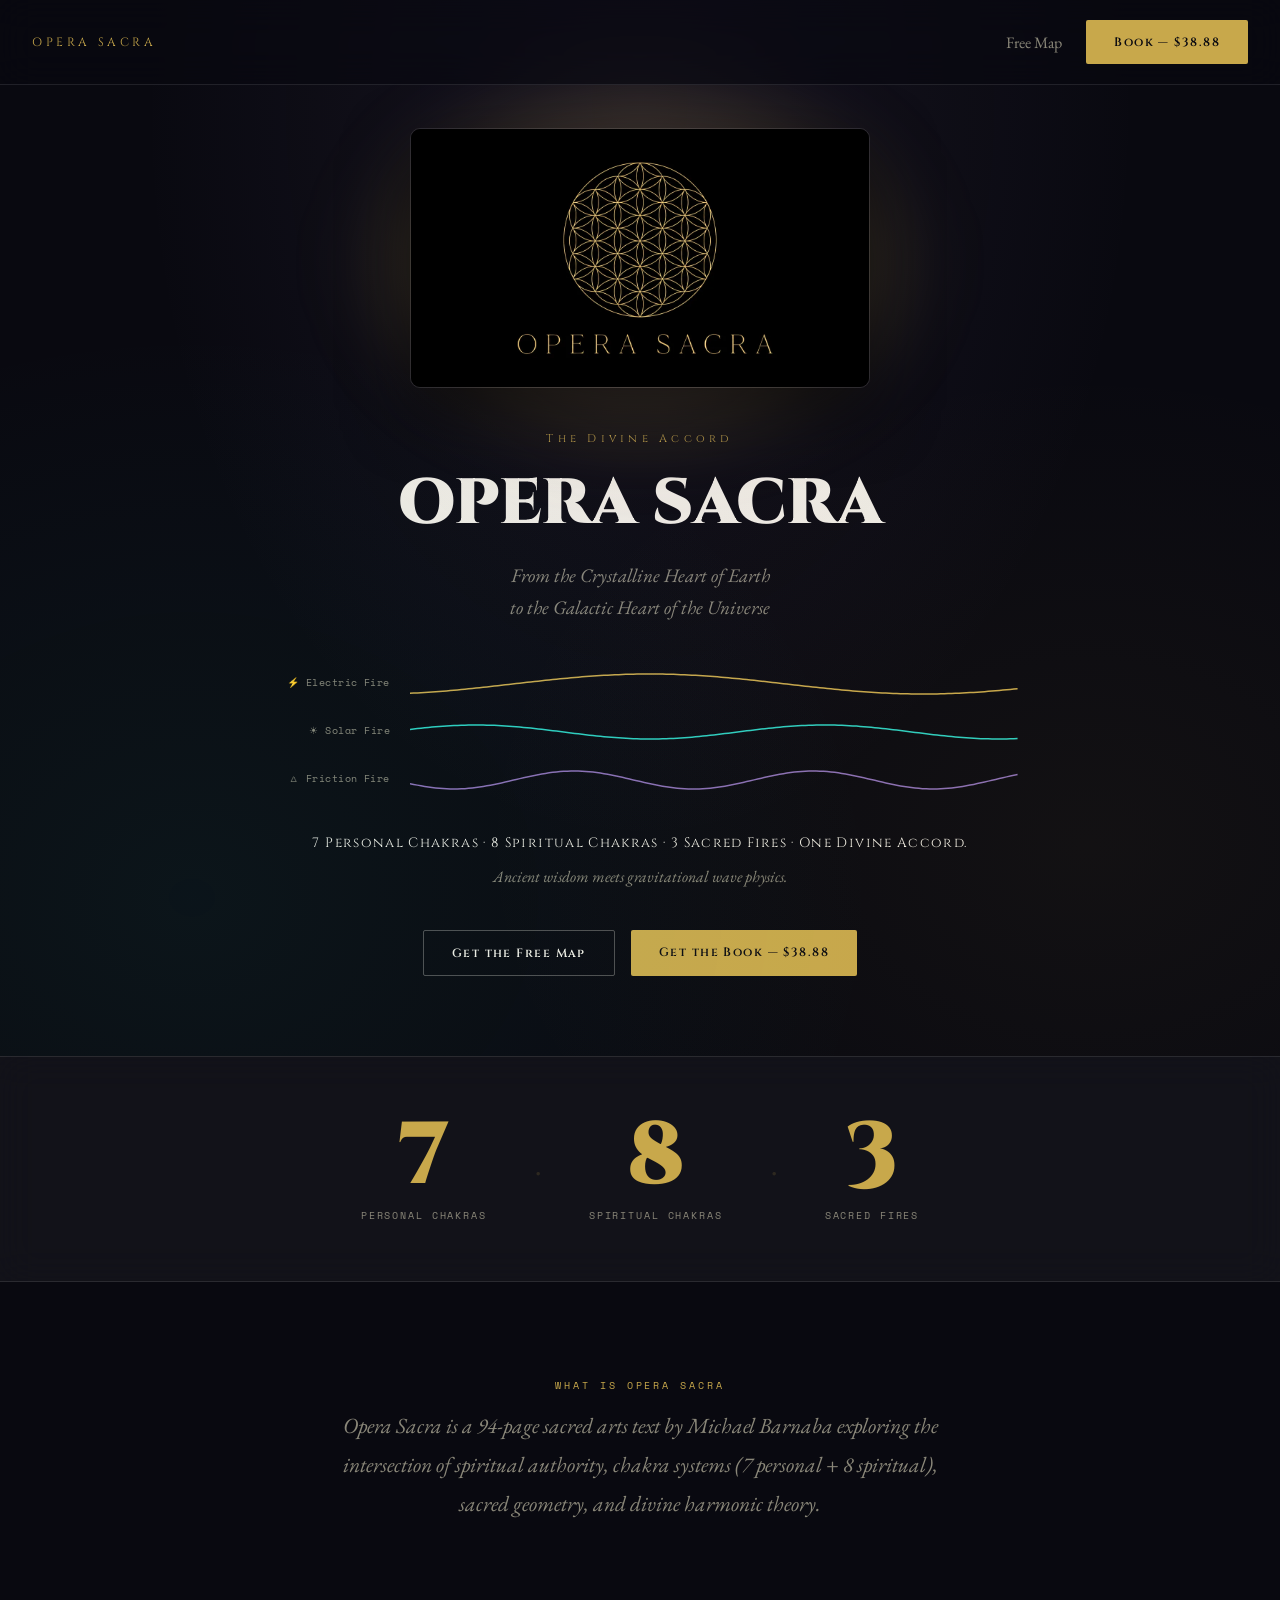
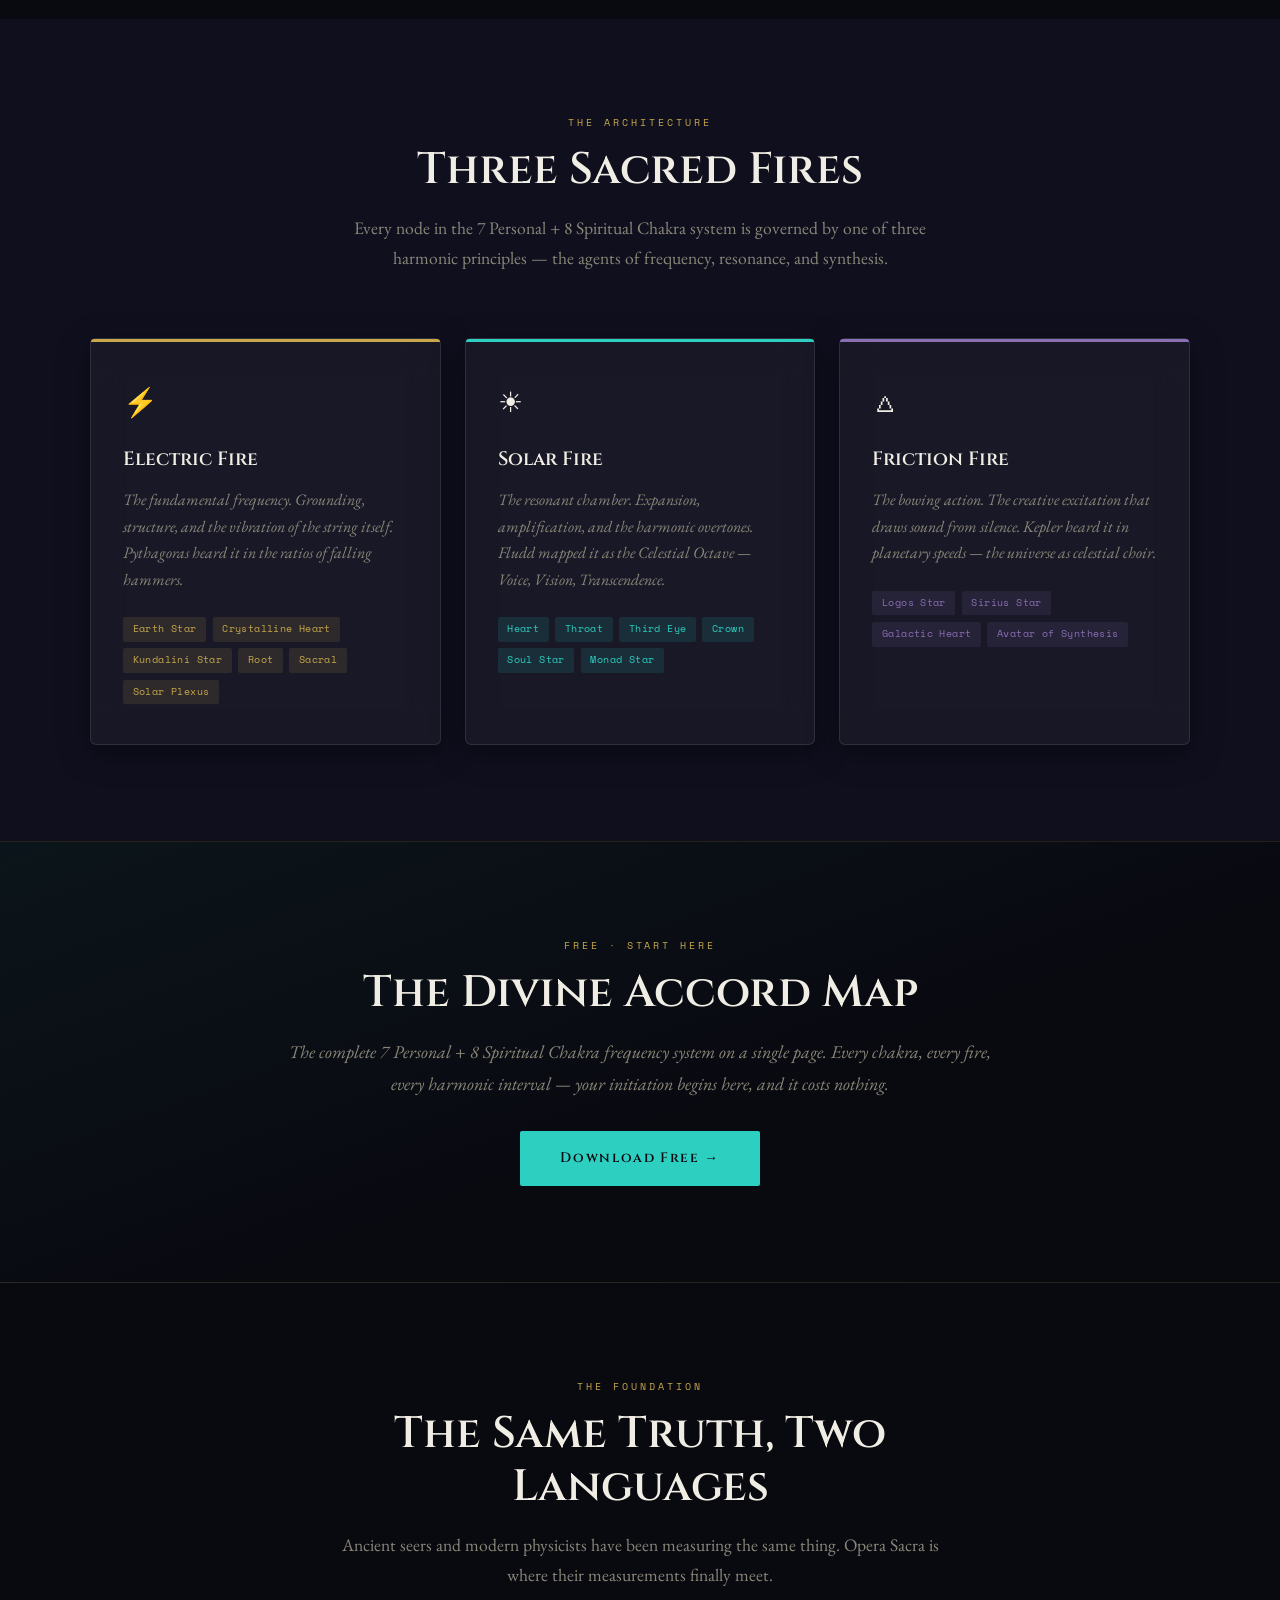
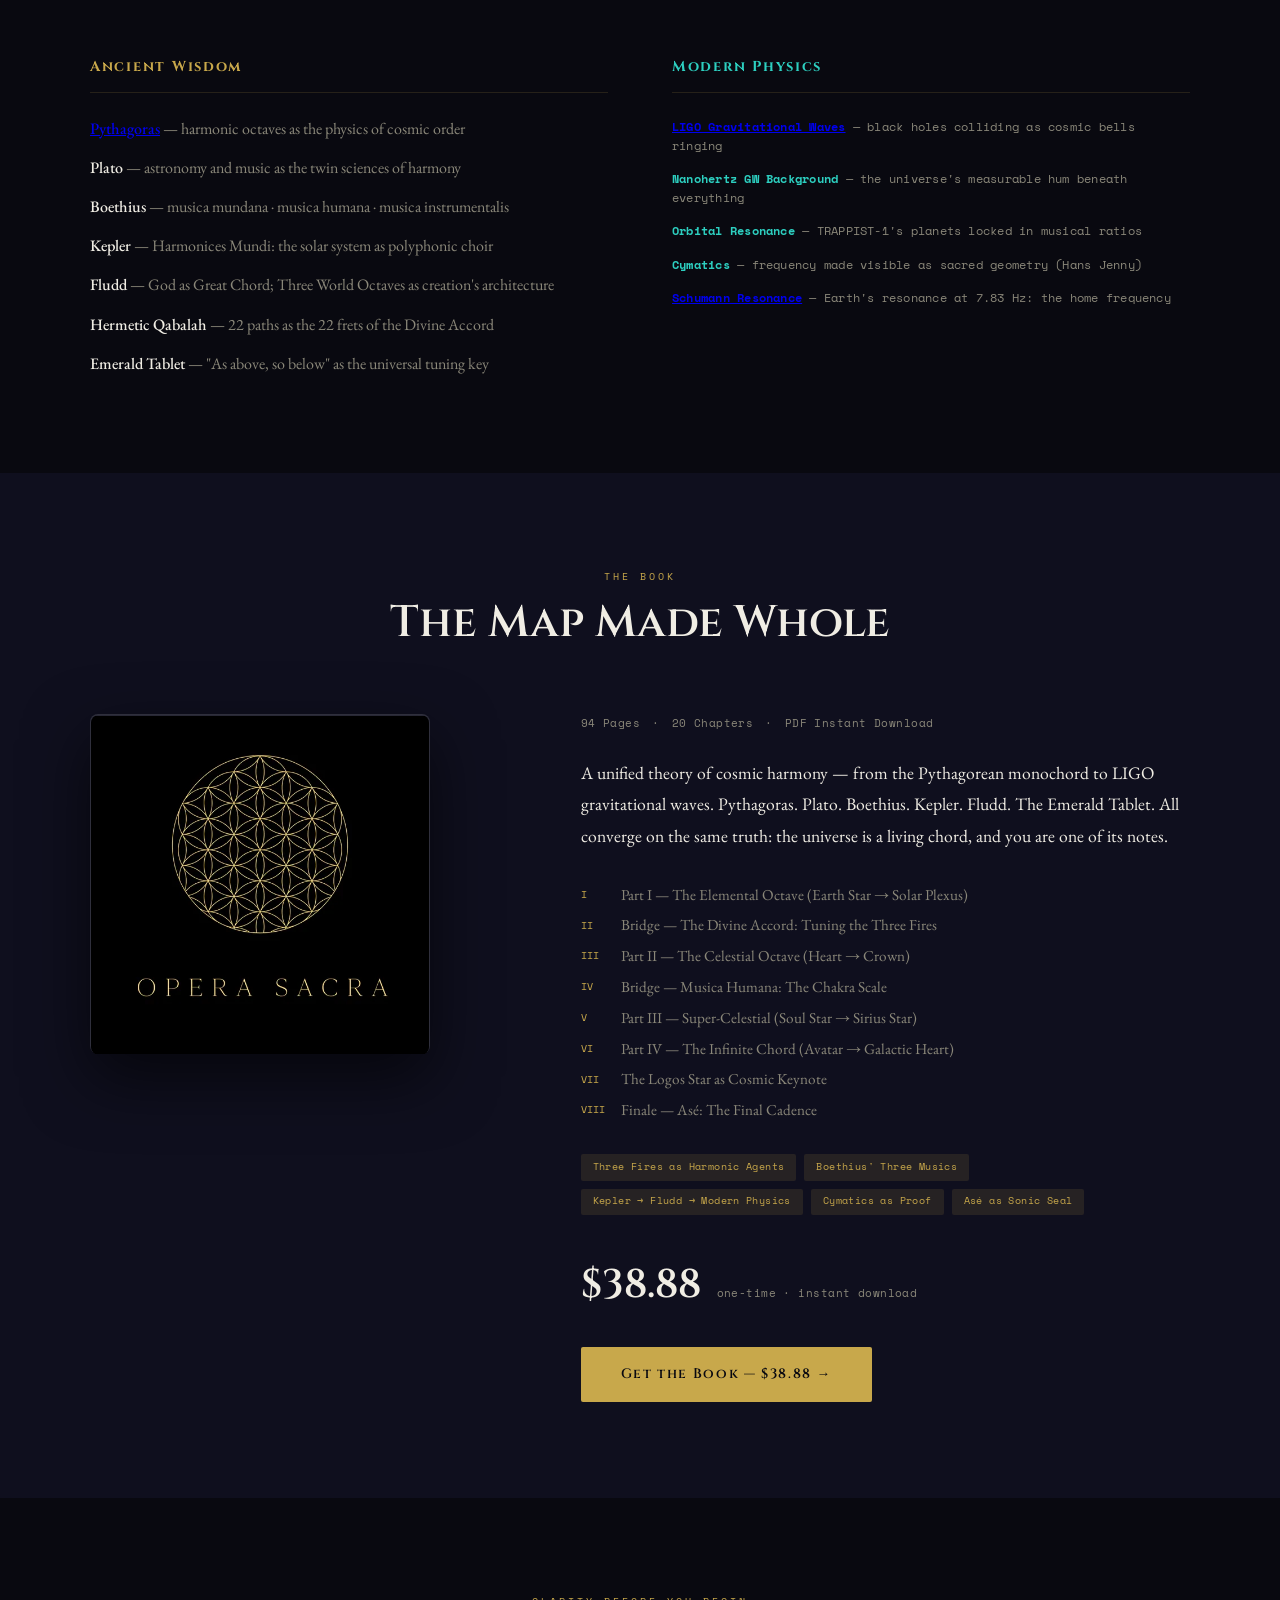
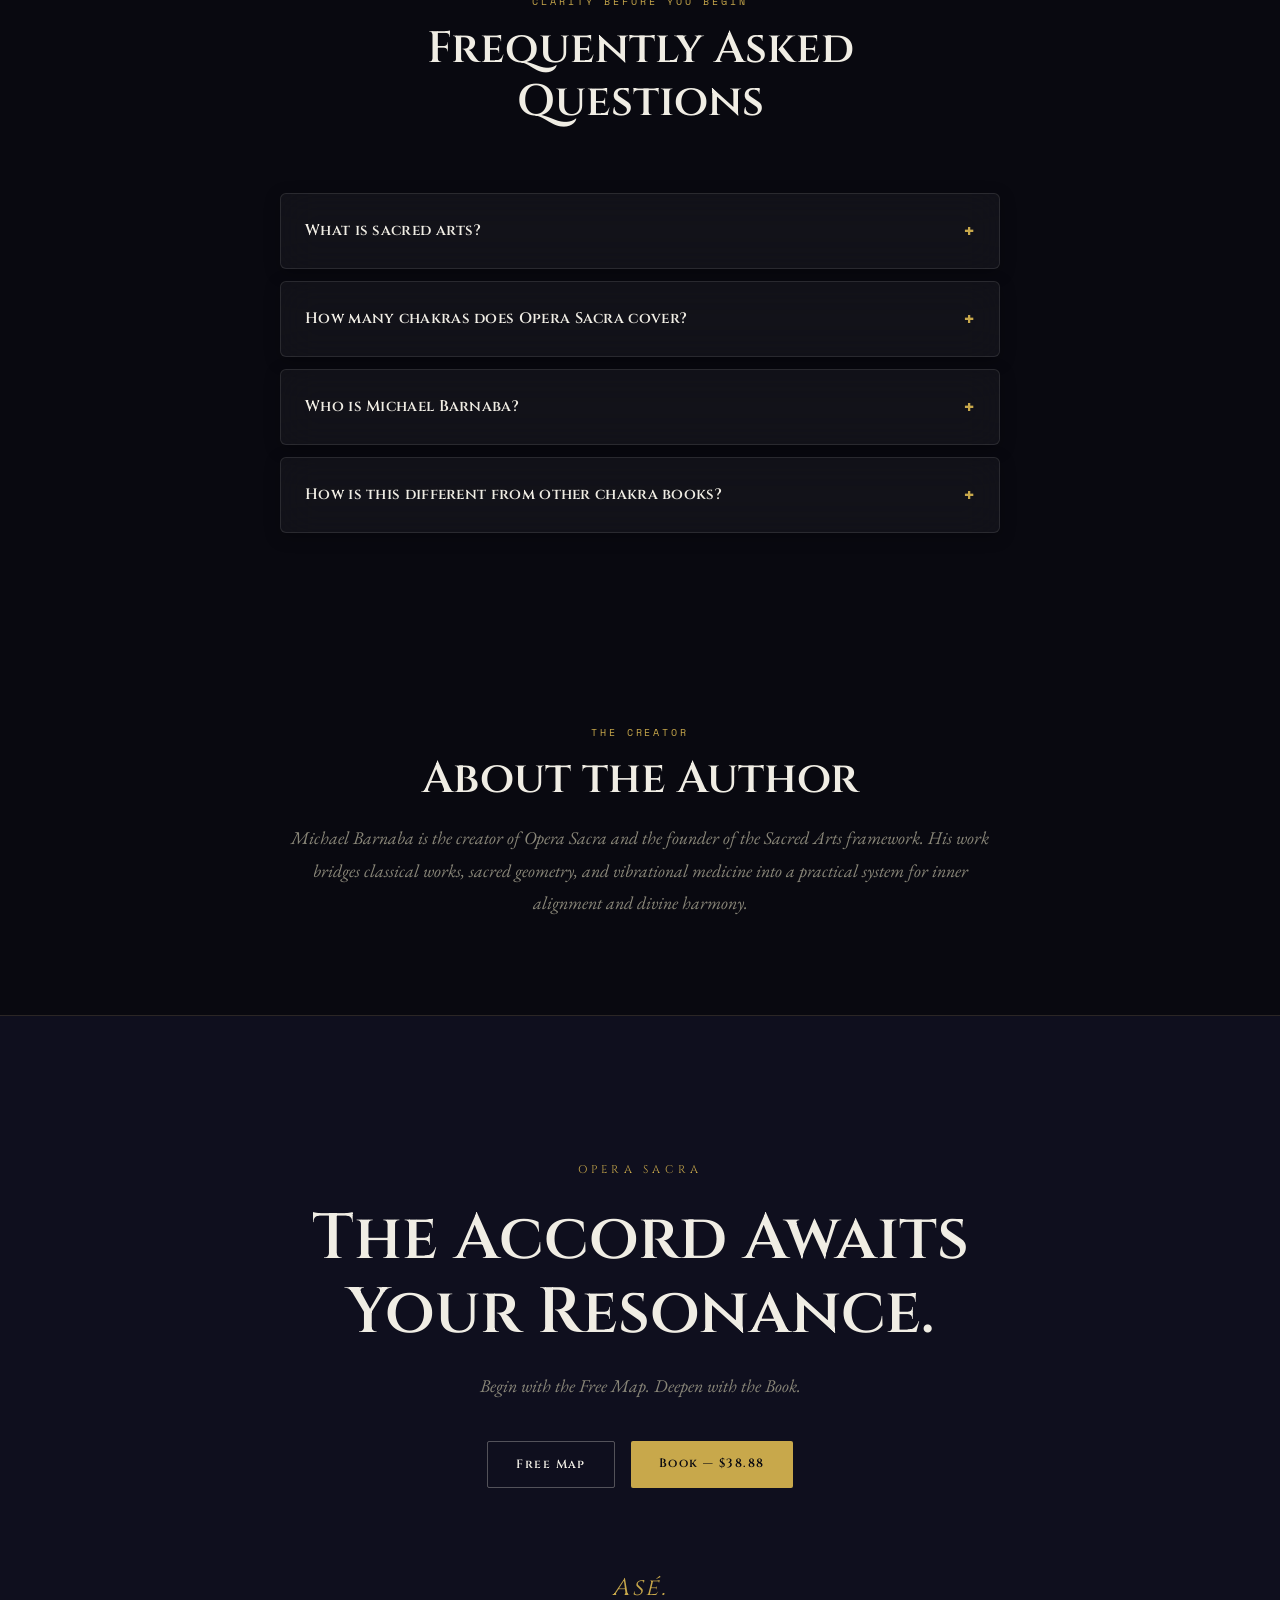
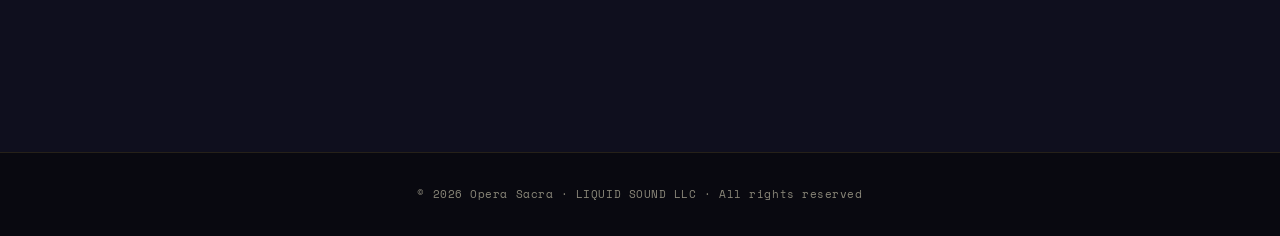
==== index.html @ 06a28e06 "Update Schumann Resonance link to disclosurenews.it Co-Authored-By: Claude Sonnet 4.6 <noreply@anthr" ====
<!DOCTYPE html>
<html lang="en">
<head>
  <meta charset="UTF-8">
  <meta name="viewport" content="width=device-width, initial-scale=1.0">
  <title>Sacred Arts Blueprint — 15 Chakras & Divine Accord Map | Opera Sacra</title>
  <meta name="description" content="Unlock 94 pages of sacred arts wisdom — 7 personal + 8 spiritual chakras mapped to divine harmony and ancient sound healing.">
  <meta name="keywords" content="opera sacra, sacred arts, chakra system, spiritual chakras, divine harmony, sound healing, sacred geometry, Michael Barnaba, chakra map, vibrational medicine">
  <meta property="og:title" content="Sacred Arts Blueprint — 15 Chakras & Divine Accord Map | Opera Sacra">
  <meta property="og:description" content="Unlock 94 pages of sacred arts wisdom — 7 personal + 8 spiritual chakras mapped to divine harmony and ancient sound healing.">
  <meta property="og:url" content="https://opera-sacra.com">
  <meta property="og:type" content="website">
  <meta property="og:image" content="https://opera-sacra.com/assets/opera-sacra-sacred-arts-blueprint-chakra-cover.png">
  <meta property="og:image:width" content="1200">
  <meta property="og:image:height" content="1200">
  <meta name="twitter:card" content="summary_large_image">
  <meta name="twitter:title" content="Sacred Arts Blueprint — 15 Chakras & Divine Accord Map | Opera Sacra">
  <meta name="twitter:description" content="Unlock 94 pages of sacred arts wisdom — 7 personal + 8 spiritual chakras mapped to divine harmony and ancient sound healing.">
  <meta name="twitter:image" content="https://opera-sacra.com/assets/opera-sacra-sacred-arts-blueprint-chakra-cover.png">
  <meta name="robots" content="index, follow">
  <link rel="canonical" href="https://opera-sacra.com/">
  <link rel="preconnect" href="https://fonts.googleapis.com">
  <link rel="preconnect" href="https://fonts.gstatic.com" crossorigin>
  <link href="https://fonts.googleapis.com/css2?family=Cinzel:wght@400;600;900&family=EB+Garamond:ital,wght@0,400;0,500;1,400&family=Space+Mono:wght@400;700&display=swap" rel="stylesheet">
  <link rel="stylesheet" href="style.css">
  <script type="application/ld+json">
  {
    "@context": "https://schema.org",
    "@graph": [
      {
        "@type": "Person",
        "@id": "https://opera-sacra.com/#author",
        "name": "Michael Barnaba",
        "url": "https://opera-sacra.com",
        "jobTitle": "Sacred Arts Creator & Author",
        "worksFor": {
          "@id": "https://opera-sacra.com/#organization"
        }
      },
      {
        "@type": "Organization",
        "@id": "https://opera-sacra.com/#organization",
        "name": "Opera Sacra",
        "legalName": "LIQUID SOUND LLC",
        "url": "https://opera-sacra.com",
        "founder": {
          "@id": "https://opera-sacra.com/#author"
        }
      },
      {
        "@type": "WebSite",
        "@id": "https://opera-sacra.com/#website",
        "url": "https://opera-sacra.com",
        "name": "Opera Sacra",
        "description": "Unlock 94 pages of sacred arts wisdom — 7 personal + 8 spiritual chakras mapped to divine harmony and ancient sound healing.",
        "publisher": {
          "@id": "https://opera-sacra.com/#organization"
        }
      },
      {
        "@type": "Book",
        "@id": "https://opera-sacra.com/#book",
        "name": "Opera Sacra — Sacred Arts Blueprint",
        "genre": "Spirituality / Sacred Arts",
        "author": {
          "@id": "https://opera-sacra.com/#author"
        },
        "description": "A 94-page sacred arts text exploring the intersection of spiritual authority, chakra systems (7 personal + 8 spiritual), sacred geometry, and divine harmonic theory.",
        "numberOfPages": 94,
        "bookFormat": "https://schema.org/EBook",
        "inLanguage": "en",
        "offers": {
          "@type": "Offer",
          "price": "38.88",
          "priceCurrency": "USD",
          "availability": "https://schema.org/InStock",
          "url": "https://operasacra.gumroad.com/l/sacred-arts-blueprint"
        }
      },
      {
        "@type": "FAQPage",
        "@id": "https://opera-sacra.com/#faq",
        "mainEntity": [
          {
            "@type": "Question",
            "name": "What is sacred arts?",
            "acceptedAnswer": {
              "@type": "Answer",
              "text": "Sacred arts is the practice of integrating spiritual philosophy — including sacred geometry, sound healing, and chakra systems — into creative unity and expression."
            }
          },
          {
            "@type": "Question",
            "name": "How many chakras does Opera Sacra cover?",
            "acceptedAnswer": {
              "@type": "Answer",
              "text": "Opera Sacra maps 15 chakra points: 7 personal chakras and 8 spiritual chakras beyond the traditional system."
            }
          },
          {
            "@type": "Question",
            "name": "Who is Michael Barnaba?",
            "acceptedAnswer": {
              "@type": "Answer",
              "text": "Michael Barnaba is a sacred arts creator and the author of Opera Sacra, developing a framework that unifies energy, divine harmony, and vibrational medicine."
            }
          },
          {
            "@type": "Question",
            "name": "How is this different from other chakra books?",
            "acceptedAnswer": {
              "@type": "Answer",
              "text": "Opera Sacra introduces 8 spiritual chakras beyond the traditional 7, integrating sacred sound theory and sacred geometry into a single unified system."
            }
          }
        ]
      }
    ]
  }
  </script>
</head>
<body>

  <!-- NAV -->
  <nav class="nav">
    <span class="nav-logo">OPERA SACRA</span>
    <div class="nav-links">
      <a href="#map" class="nav-link">Free Map</a>
      <a href="https://operasacra.gumroad.com/l/sacred-arts-blueprint" class="btn btn-gold" target="_blank" rel="noopener">Book — $38.88</a>
    </div>
  </nav>

  <!-- HERO -->
  <section class="hero">
    <div class="hero-logo-wrap">
      <img
        src="assets/opera-sacra-sacred-arts-blueprint-chakra-cover.webp"
        srcset="assets/opera-sacra-sacred-arts-blueprint-chakra-cover-320.webp 320w,
                assets/opera-sacra-sacred-arts-blueprint-chakra-cover.webp 460w"
        sizes="(max-width: 480px) 320px, 460px"
        alt="divine accord map — Opera Sacra 15-chakra sacred arts cover for beginners"
        class="hero-logo"
        width="460"
        height="460"
      >
    </div>
    <p class="eyebrow">The Divine Accord</p>
    <h1 class="hero-title">OPERA SACRA</h1>
    <p class="hero-sub">From the Crystalline Heart of Earth<br>to the Galactic Heart of the Universe</p>

    <div class="strings-wrap" aria-hidden="true">
      <div class="string-row">
        <span class="string-label">⚡ Electric Fire</span>
        <svg class="string-svg" viewBox="0 0 1000 40" preserveAspectRatio="none">
          <path id="string-electric" stroke="#C8A84B" stroke-width="1.5" fill="none"/>
        </svg>
      </div>
      <div class="string-row">
        <span class="string-label">☀ Solar Fire</span>
        <svg class="string-svg" viewBox="0 0 1000 40" preserveAspectRatio="none">
          <path id="string-solar" stroke="#2DCFC0" stroke-width="1.5" fill="none"/>
        </svg>
      </div>
      <div class="string-row">
        <span class="string-label">🜂 Friction Fire</span>
        <svg class="string-svg" viewBox="0 0 1000 40" preserveAspectRatio="none">
          <path id="string-friction" stroke="#8B6FB5" stroke-width="1.5" fill="none"/>
        </svg>
      </div>
    </div>

    <p class="hero-tagline">7 Personal Chakras · 8 Spiritual Chakras · 3 Sacred Fires · One Divine Accord.</p>
    <p class="hero-sub2">Ancient wisdom meets gravitational wave physics.</p>
    <div class="hero-ctas">
      <a href="#map" class="btn btn-outline">Get the Free Map</a>
      <a href="https://operasacra.gumroad.com/l/sacred-arts-blueprint" class="btn btn-gold" target="_blank" rel="noopener">Get the Book — $38.88</a>
    </div>
  </section>

  <!-- STATS -->
  <div class="stats-bar reveal">
    <div class="stat">
      <span class="stat-num">7</span>
      <span class="stat-label">Personal Chakras</span>
    </div>
    <span class="stat-divider">·</span>
    <div class="stat">
      <span class="stat-num">8</span>
      <span class="stat-label">Spiritual Chakras</span>
    </div>
    <span class="stat-divider">·</span>
    <div class="stat">
      <span class="stat-num">3</span>
      <span class="stat-label">Sacred Fires</span>
    </div>
  </div>

  <!-- WHAT IS OPERA SACRA -->
  <section class="section what-section reveal">
    <div class="container--narrow" style="text-align:center;">
      <p class="section-eye">WHAT IS OPERA SACRA</p>
      <p class="what-body">Opera Sacra is a 94-page sacred arts text by Michael Barnaba exploring the intersection of spiritual authority, chakra systems (7 personal + 8 spiritual), sacred geometry, and divine harmonic theory.</p>
    </div>
  </section>

  <!-- THREE FIRES -->
  <section class="section fires-section reveal">
    <div class="container">
      <div class="section-header">
        <p class="section-eye">THE ARCHITECTURE</p>
        <h2 class="section-title">Three Sacred Fires</h2>
        <p class="section-desc">Every node in the 7 Personal + 8 Spiritual Chakra system is governed by one of three harmonic principles — the agents of frequency, resonance, and synthesis.</p>
      </div>
      <div class="fires-grid">
        <div class="fire-card fire-electric">
          <div class="fire-icon">⚡</div>
          <h3 class="fire-name">Electric Fire</h3>
          <p class="fire-desc">The fundamental frequency. Grounding, structure, and the vibration of the string itself. Pythagoras heard it in the ratios of falling hammers.</p>
          <ul class="fire-chakras">
            <li>Earth Star</li><li>Crystalline Heart</li><li>Kundalini Star</li>
            <li>Root</li><li>Sacral</li><li>Solar Plexus</li>
          </ul>
        </div>
        <div class="fire-card fire-solar">
          <div class="fire-icon">☀</div>
          <h3 class="fire-name">Solar Fire</h3>
          <p class="fire-desc">The resonant chamber. Expansion, amplification, and the harmonic overtones. Fludd mapped it as the Celestial Octave — Voice, Vision, Transcendence.</p>
          <ul class="fire-chakras">
            <li>Heart</li><li>Throat</li><li>Third Eye</li>
            <li>Crown</li><li>Soul Star</li><li>Monad Star</li>
          </ul>
        </div>
        <div class="fire-card fire-friction">
          <div class="fire-icon">🜂</div>
          <h3 class="fire-name">Friction Fire</h3>
          <p class="fire-desc">The bowing action. The creative excitation that draws sound from silence. Kepler heard it in planetary speeds — the universe as celestial choir.</p>
          <ul class="fire-chakras">
            <li>Logos Star</li><li>Sirius Star</li>
            <li>Galactic Heart</li><li>Avatar of Synthesis</li>
          </ul>
        </div>
      </div>
    </div>
  </section>

  <!-- FREE MAP CTA -->
  <section id="map" class="section map-section reveal">
    <div class="container--narrow" style="text-align:center;">
      <p class="section-eye">FREE · START HERE</p>
      <h2 class="section-title">The Divine Accord Map</h2>
      <p class="map-desc">The complete 7 Personal + 8 Spiritual Chakra frequency system on a single page. Every chakra, every fire, every harmonic interval — your initiation begins here, and it costs nothing.</p>
      <!-- Replace https://operasacra.gumroad.com/l/sacred-arts-chakra-map with your actual Gumroad free product URL -->
      <a href="https://operasacra.gumroad.com/l/sacred-arts-chakra-map" class="btn btn-teal btn-large">Download Free →</a>
    </div>
  </section>

  <!-- FOUNDATION -->
  <section class="section foundation-section reveal">
    <div class="container">
      <div class="section-header">
        <p class="section-eye">THE FOUNDATION</p>
        <h2 class="section-title">The Same Truth, Two Languages</h2>
        <p class="section-desc">Ancient seers and modern physicists have been measuring the same thing. Opera Sacra is where their measurements finally meet.</p>
      </div>
      <div class="foundation-grid">
        <div class="foundation-col">
          <h3 class="foundation-col-title foundation-ancient-title">Ancient Wisdom</h3>
          <ul class="foundation-list">
            <li><strong><a href="https://plato.stanford.edu/entries/pythagoras/" target="_blank" rel="noopener">Pythagoras</a></strong> — harmonic octaves as the physics of cosmic order</li>
            <li><strong>Plato</strong> — astronomy and music as the twin sciences of harmony</li>
            <li><strong>Boethius</strong> — musica mundana · musica humana · musica instrumentalis</li>
            <li><strong>Kepler</strong> — Harmonices Mundi: the solar system as polyphonic choir</li>
            <li><strong>Fludd</strong> — God as Great Chord; Three World Octaves as creation's architecture</li>
            <li><strong>Hermetic Qabalah</strong> — 22 paths as the 22 frets of the Divine Accord</li>
            <li><strong>Emerald Tablet</strong> — "As above, so below" as the universal tuning key</li>
          </ul>
        </div>
        <div class="foundation-col">
          <h3 class="foundation-col-title foundation-modern-title">Modern Physics</h3>
          <ul class="foundation-list foundation-list-mono">
            <li><strong><a href="https://www.ligo.caltech.edu/page/what-are-gw" target="_blank" rel="noopener">LIGO Gravitational Waves</a></strong> — black holes colliding as cosmic bells ringing</li>
            <li><strong>Nanohertz GW Background</strong> — the universe's measurable hum beneath everything</li>
            <li><strong>Orbital Resonance</strong> — TRAPPIST-1's planets locked in musical ratios</li>
            <li><strong>Cymatics</strong> — frequency made visible as sacred geometry (Hans Jenny)</li>
            <li><strong><a href="https://www.disclosurenews.it/schumann-resonance-today/" target="_blank" rel="noopener">Schumann Resonance</a></strong> — Earth's resonance at 7.83 Hz: the home frequency</li>
          </ul>
        </div>
      </div>
    </div>
  </section>

  <!-- BOOK -->
  <section class="section book-section reveal">
    <div class="container">
      <div class="section-header">
        <p class="section-eye">THE BOOK</p>
        <h2 class="section-title">The Map Made Whole</h2>
      </div>
      <div class="book-inner">
        <div class="book-cover">
          <div class="book-cover-inner">
            <img
              src="assets/opera-sacra-sacred-arts-blueprint-book.webp"
              alt="sacred arts blueprint — Opera Sacra 15-chakra system book cover for beginners"
              class="book-cover-img"
              loading="lazy"
              width="340"
              height="340"
            >
          </div>
        </div>
        <div class="book-details">
          <div class="book-meta">
            <span>94 Pages</span>
            <span>·</span>
            <span>20 Chapters</span>
            <span>·</span>
            <span>PDF Instant Download</span>
          </div>
          <p class="book-pitch">A unified theory of cosmic harmony — from the Pythagorean monochord to LIGO gravitational waves. Pythagoras. Plato. Boethius. Kepler. Fludd. The Emerald Tablet. All converge on the same truth: the universe is a living chord, and you are one of its notes.</p>
          <ol class="book-toc">
            <li>Part I — The Elemental Octave (Earth Star → Solar Plexus)</li>
            <li>Bridge — The Divine Accord: Tuning the Three Fires</li>
            <li>Part II — The Celestial Octave (Heart → Crown)</li>
            <li>Bridge — Musica Humana: The Chakra Scale</li>
            <li>Part III — Super-Celestial (Soul Star → Sirius Star)</li>
            <li>Part IV — The Infinite Chord (Avatar → Galactic Heart)</li>
            <li>The Logos Star as Cosmic Keynote</li>
            <li>Finale — Asé: The Final Cadence</li>
          </ol>
          <div class="book-features">
            <span>Three Fires as Harmonic Agents</span>
            <span>Boethius' Three Musics</span>
            <span>Kepler → Fludd → Modern Physics</span>
            <span>Cymatics as Proof</span>
            <span>Asé as Sonic Seal</span>
          </div>
          <div class="book-price-row">
            <span class="book-price">$38.88</span>
            <span class="book-price-note">one-time · instant download</span>
          </div>
          <a href="https://operasacra.gumroad.com/l/sacred-arts-blueprint" class="btn btn-gold btn-large" target="_blank" rel="noopener">Get the Book — $38.88 →</a>
        </div>
      </div>
    </div>
  </section>

  <!-- FAQ -->
  <section class="section faq-section reveal">
    <div class="container--narrow">
      <div class="section-header">
        <p class="section-eye">CLARITY BEFORE YOU BEGIN</p>
        <h2 class="section-title">Frequently Asked Questions</h2>
      </div>
      <div class="faq-list">
        <details class="faq-item">
          <summary class="faq-q">What is sacred arts?</summary>
          <p class="faq-a">Sacred arts is the practice of integrating spiritual philosophy — including sacred geometry, sound healing, and chakra systems — into creative unity and expression.</p>
        </details>
        <details class="faq-item">
          <summary class="faq-q">How many chakras does Opera Sacra cover?</summary>
          <p class="faq-a">Opera Sacra maps 15 chakra points: 7 personal chakras and 8 spiritual chakras beyond the traditional system.</p>
        </details>
        <details class="faq-item">
          <summary class="faq-q">Who is Michael Barnaba?</summary>
          <p class="faq-a">Michael Barnaba is a sacred arts creator and the author of Opera Sacra, developing a framework that unifies energy, divine harmony, and vibrational medicine.</p>
        </details>
        <details class="faq-item">
          <summary class="faq-q">How is this different from other chakra books?</summary>
          <p class="faq-a">Opera Sacra introduces 8 spiritual chakras beyond the traditional 7, integrating sacred sound theory and sacred geometry into a single unified system.</p>
        </details>
      </div>
    </div>
  </section>

  <!-- AUTHOR -->
  <section class="section author-section reveal">
    <div class="container--narrow" style="text-align:center;">
      <p class="section-eye">THE CREATOR</p>
      <h2 class="section-title">About the Author</h2>
      <p class="author-bio">Michael Barnaba is the creator of Opera Sacra and the founder of the Sacred Arts framework. His work bridges classical works, sacred geometry, and vibrational medicine into a practical system for inner alignment and divine harmony.</p>
    </div>
  </section>

  <!-- FINALE CTA -->
  <section class="finale reveal">
    <p class="finale-eye">OPERA SACRA</p>
    <h2 class="finale-title">The Accord Awaits<br>Your Resonance.</h2>
    <p class="finale-sub">Begin with the Free Map. Deepen with the Book.</p>
    <div class="finale-ctas">
      <a href="#map" class="btn btn-outline">Free Map</a>
      <a href="https://operasacra.gumroad.com/l/sacred-arts-blueprint" class="btn btn-gold" target="_blank" rel="noopener">Book — $38.88</a>
    </div>
    <p class="finale-ase">Asé.</p>
  </section>




  <footer class="footer">
    <p>© 2026 Opera Sacra · LIQUID SOUND LLC · All rights reserved</p>
  </footer>

  <script src="script.js"></script>
</body>
</html>
---- style.css ----
/* ── TOKENS ─────────────────────────────────────────────────── */
:root {
  --void:        #090910;
  --deep:        #0f0f1e;
  --card:        #121228;
  --gold:        #C8A84B;
  --gold-dim:    rgba(200,168,75,0.12);
  --teal:        #2DCFC0;
  --teal-dim:    rgba(45,207,192,0.12);
  --violet:      #8B6FB5;
  --violet-dim:  rgba(139,111,181,0.12);
  --parchment:   #F0EDE4;
  --muted:       #8A8779;
  --border:      rgba(200,168,75,0.15);
  --glass-bg:    rgba(255,255,255,0.04);
  --glass-border: rgba(255,255,255,0.10);
  --glass-blur:  blur(18px);
  --f-display:   'Cinzel', serif;
  --f-body:      'EB Garamond', serif;
  --f-mono:      'Space Mono', monospace;
}

/* ── RESET ───────────────────────────────────────────────────── */
*, *::before, *::after { box-sizing: border-box; margin: 0; padding: 0; }

html { scroll-behavior: smooth; }

body {
  background: var(--void);
  color: var(--parchment);
  font-family: var(--f-body);
  font-size: 1.125rem;
  line-height: 1.7;
  -webkit-font-smoothing: antialiased;
}

/* ── CONTAINERS ─────────────────────────────────────────────── */
.container        { max-width: 1100px; margin: 0 auto; }
.container--narrow { max-width: 720px;  margin: 0 auto; }

/* ── BUTTONS ────────────────────────────────────────────────── */
.btn {
  display: inline-block;
  font-family: var(--f-display);
  font-size: 0.75rem;
  font-weight: 600;
  letter-spacing: 0.12em;
  text-decoration: none;
  padding: 0.75rem 1.75rem;
  border-radius: 2px;
  border: none;
  cursor: pointer;
  transition: background 0.18s, color 0.18s, border-color 0.18s;
}
.btn-gold    { background: var(--gold); color: var(--void); }
.btn-gold:hover { background: #d9b85a; }
.btn-outline {
  background: transparent;
  color: var(--parchment);
  border: 1px solid rgba(240,237,228,0.3);
}
.btn-outline:hover { border-color: var(--parchment); }
.btn-teal    { background: var(--teal); color: var(--void); }
.btn-teal:hover { background: #40dfd0; }
.btn-large   { padding: 1rem 2.5rem; font-size: 0.85rem; }

/* ── NAV ────────────────────────────────────────────────────── */
.nav {
  position: fixed; top: 0; left: 0; right: 0; z-index: 100;
  display: flex; align-items: center; justify-content: space-between;
  padding: 1.25rem 2rem;
  background: rgba(9,9,16,0.65);
  backdrop-filter: var(--glass-blur);
  -webkit-backdrop-filter: var(--glass-blur);
  border-bottom: 1px solid var(--glass-border);
}
.nav-logo {
  font-family: var(--f-display);
  font-size: 0.75rem;
  letter-spacing: 0.3em;
  color: var(--gold);
}
.nav-links { display: flex; align-items: center; gap: 1.5rem; }
.nav-link {
  font-family: var(--f-body);
  font-size: 1rem;
  color: var(--muted);
  text-decoration: none;
  transition: color 0.18s;
}
.nav-link:hover { color: var(--parchment); }

/* ── HERO ───────────────────────────────────────────────────── */
.hero {
  min-height: 100vh;
  display: flex; flex-direction: column; align-items: center; justify-content: center;
  text-align: center;
  padding: 8rem 2rem 5rem;
  position: relative;
  overflow: hidden;
}
.hero::before {
  content: '';
  position: absolute; inset: 0; pointer-events: none;
  background:
    radial-gradient(ellipse at 50% 10%, rgba(139,111,181,0.10) 0%, transparent 55%),
    radial-gradient(ellipse at 15% 85%, rgba(45,207,192,0.06) 0%, transparent 45%),
    radial-gradient(ellipse at 85% 80%, rgba(200,168,75,0.05) 0%, transparent 40%);
}
.hero-logo-wrap {
  position: relative;
  display: inline-block;
  margin-bottom: 2rem;
}
.hero-logo-wrap::before {
  content: '';
  position: absolute;
  inset: -60px;
  background: radial-gradient(ellipse at center,
    rgba(139,111,181,0.5) 0%,
    rgba(200,168,75,0.25) 45%,
    transparent 72%);
  filter: blur(36px);
  z-index: 0;
  border-radius: 50%;
  pointer-events: none;
}
.hero-logo {
  position: relative;
  z-index: 1;
  width: min(460px, 80vw);
  height: auto;
  border-radius: 10px;
  border: 1px solid var(--glass-border);
  box-shadow: 0 24px 64px rgba(0,0,0,0.55);
}
.eyebrow {
  font-family: var(--f-display);
  font-size: 0.7rem;
  letter-spacing: 0.38em;
  color: var(--gold);
  margin-bottom: 1.5rem;
}
.hero-title {
  font-family: var(--f-display);
  font-size: clamp(2rem, 5vw, 4rem);
  font-weight: 900;
  line-height: 1.0;
  letter-spacing: -0.01em;
  color: var(--parchment);
  margin-bottom: 1.5rem;
}
.hero-sub {
  font-family: var(--f-body);
  font-size: clamp(1rem, 2.2vw, 1.2rem);
  font-style: italic;
  color: var(--muted);
  line-height: 1.65;
  margin-bottom: 2.5rem;
}

/* ── STRINGS ────────────────────────────────────────────────── */
.strings-wrap {
  width: 100%;
  max-width: 760px;
  margin: 0 auto 2rem;
  display: flex; flex-direction: column; gap: 0.5rem;
}
.string-row {
  display: flex; align-items: center; gap: 1.25rem;
}
.string-label {
  font-family: var(--f-mono);
  font-size: 0.62rem;
  letter-spacing: 0.05em;
  color: var(--muted);
  white-space: nowrap;
  min-width: 130px;
  text-align: right;
}
.string-svg {
  flex: 1;
  height: 40px;
  display: block;
}

.hero-tagline {
  font-family: var(--f-display);
  font-size: clamp(0.7rem, 1.4vw, 0.85rem);
  letter-spacing: 0.1em;
  color: var(--parchment);
  margin-bottom: 0.5rem;
}
.hero-sub2 {
  font-family: var(--f-body);
  font-style: italic;
  color: var(--muted);
  font-size: 1rem;
  margin-bottom: 2.5rem;
}
.hero-ctas {
  display: flex; gap: 1rem; flex-wrap: wrap; justify-content: center;
}

/* ── STATS BAR ──────────────────────────────────────────────── */
.stats-bar {
  display: flex; align-items: center; justify-content: center;
  gap: 3rem;
  padding: 3.5rem 2rem;
  background: var(--glass-bg);
  backdrop-filter: var(--glass-blur);
  -webkit-backdrop-filter: var(--glass-blur);
  border-top: 1px solid var(--glass-border);
  border-bottom: 1px solid var(--glass-border);
}
.stat { text-align: center; }
.stat-num {
  display: block;
  font-family: var(--f-display);
  font-size: clamp(3rem, 7vw, 5.5rem);
  font-weight: 900;
  color: var(--gold);
  line-height: 1;
}
.stat-label {
  display: block;
  font-family: var(--f-mono);
  font-size: 0.65rem;
  letter-spacing: 0.18em;
  color: var(--muted);
  text-transform: uppercase;
  margin-top: 0.35rem;
}
.stat-divider { font-size: 2rem; color: var(--border); }

/* ── SHARED SECTION ─────────────────────────────────────────── */
.section { padding: 6rem 2rem; }

.section-header {
  text-align: center;
  max-width: 640px;
  margin: 0 auto 4rem;
}
.section-eye {
  font-family: var(--f-mono);
  font-size: 0.62rem;
  letter-spacing: 0.3em;
  color: var(--gold);
  text-transform: uppercase;
  margin-bottom: 0.75rem;
}
.section-title {
  font-family: var(--f-display);
  font-size: clamp(1.75rem, 4vw, 2.75rem);
  font-weight: 600;
  color: var(--parchment);
  line-height: 1.2;
  margin-bottom: 1rem;
}
.section-desc {
  font-family: var(--f-body);
  font-size: 1.1rem;
  color: var(--muted);
  line-height: 1.75;
}

/* ── WHAT IS OPERA SACRA ────────────────────────────────────── */
.what-body {
  font-family: var(--f-body);
  font-size: clamp(1.1rem, 2.5vw, 1.35rem);
  font-style: italic;
  color: var(--muted);
  line-height: 1.8;
  max-width: 600px;
  margin: 0 auto;
}

/* ── THREE FIRES ────────────────────────────────────────────── */
.fires-section { background: var(--deep); }

.fires-grid {
  display: grid;
  grid-template-columns: repeat(auto-fit, minmax(280px, 1fr));
  gap: 1.5rem;
}
.fire-card {
  background: var(--glass-bg);
  backdrop-filter: var(--glass-blur);
  -webkit-backdrop-filter: var(--glass-blur);
  border: 1px solid var(--glass-border);
  border-radius: 6px;
  padding: 2.5rem 2rem;
  position: relative;
  box-shadow: 0 8px 32px rgba(0,0,0,0.35), inset 0 1px 0 rgba(255,255,255,0.06);
  transition: box-shadow 0.25s, transform 0.25s;
}
.fire-card:hover {
  box-shadow: 0 16px 48px rgba(0,0,0,0.5), inset 0 1px 0 rgba(255,255,255,0.09);
  transform: translateY(-3px);
}
.fire-card::before {
  content: '';
  position: absolute; top: 0; left: 0; right: 0;
  height: 3px;
  border-radius: 3px 3px 0 0;
}
.fire-electric::before { background: var(--gold); }
.fire-solar::before    { background: var(--teal); }
.fire-friction::before { background: var(--violet); }

.fire-icon { font-size: 1.75rem; margin-bottom: 1rem; }
.fire-name {
  font-family: var(--f-display);
  font-size: 1.2rem;
  font-weight: 600;
  color: var(--parchment);
  margin-bottom: 0.75rem;
}
.fire-desc {
  font-family: var(--f-body);
  font-size: 1rem;
  font-style: italic;
  color: var(--muted);
  margin-bottom: 1.5rem;
  line-height: 1.65;
}
.fire-chakras {
  list-style: none;
  display: flex; flex-wrap: wrap; gap: 0.4rem;
}
.fire-chakras li {
  font-family: var(--f-mono);
  font-size: 0.62rem;
  letter-spacing: 0.04em;
  padding: 0.25rem 0.6rem;
  border-radius: 2px;
}
.fire-electric .fire-chakras li { color: var(--gold);   background: var(--gold-dim); }
.fire-solar    .fire-chakras li { color: var(--teal);   background: var(--teal-dim); }
.fire-friction .fire-chakras li { color: var(--violet); background: var(--violet-dim); }

/* ── FREE MAP ───────────────────────────────────────────────── */
.map-section {
  background: linear-gradient(160deg, rgba(45,207,192,0.06) 0%, transparent 60%);
  border-top: 1px solid var(--border);
  border-bottom: 1px solid var(--border);
}
.map-desc {
  font-family: var(--f-body);
  font-size: 1.125rem;
  font-style: italic;
  color: var(--muted);
  margin-bottom: 2rem;
  line-height: 1.75;
}

/* ── FOUNDATION ─────────────────────────────────────────────── */
.foundation-grid {
  display: grid;
  grid-template-columns: 1fr 1fr;
  gap: 4rem;
}
.foundation-col-title {
  font-family: var(--f-display);
  font-size: 0.9rem;
  letter-spacing: 0.12em;
  margin-bottom: 1.5rem;
  padding-bottom: 0.75rem;
  border-bottom: 1px solid var(--border);
}
.foundation-ancient-title { color: var(--gold); }
.foundation-modern-title  { color: var(--teal); }

.foundation-list {
  list-style: none;
  display: flex; flex-direction: column; gap: 0.9rem;
}
.foundation-list li {
  font-family: var(--f-body);
  font-size: 1rem;
  color: var(--muted);
  line-height: 1.55;
}
.foundation-list li strong { color: var(--parchment); font-weight: 500; }

.foundation-list-mono li {
  font-family: var(--f-mono);
  font-size: 0.72rem;
  letter-spacing: 0.02em;
  line-height: 1.65;
  color: var(--muted);
}
.foundation-list-mono li strong { color: var(--teal); font-weight: 700; }

/* ── BOOK ───────────────────────────────────────────────────── */
.book-section { background: var(--deep); }

.book-inner {
  display: grid;
  grid-template-columns: 1.4fr 2fr;
  gap: 4rem;
  align-items: start;
}
.book-cover { position: sticky; top: 6rem; overflow: visible; }
.book-cover-inner {
  background: var(--glass-bg);
  backdrop-filter: var(--glass-blur);
  -webkit-backdrop-filter: var(--glass-blur);
  border: 1px solid var(--glass-border);
  border-radius: 8px;
  padding: 0;
  text-align: center;
  display: block;
  width: 340px;
  height: 340px;
  max-width: 100%;
  overflow: visible;
  box-shadow: 0 24px 64px rgba(0,0,0,0.6), inset 0 1px 0 rgba(255,255,255,0.07);
}
.book-cover-img {
  width: 340px;
  height: 340px;
  max-width: 100%;
  display: block;
  border-radius: 8px;
  object-fit: contain;
}
.book-cover-eye {
  font-family: var(--f-display);
  font-size: 0.65rem;
  letter-spacing: 0.38em;
  color: var(--gold);
}
.book-cover-sub {
  font-family: var(--f-body);
  font-style: italic;
  font-size: 0.875rem;
  color: var(--muted);
  line-height: 1.55;
}
.book-cover-svg { width: 100%; height: 70px; }

.book-meta {
  display: flex; gap: 0.75rem; flex-wrap: wrap;
  font-family: var(--f-mono);
  font-size: 0.68rem;
  letter-spacing: 0.04em;
  color: var(--muted);
  margin-bottom: 1.5rem;
}
.book-pitch {
  font-family: var(--f-body);
  font-size: 1.1rem;
  color: var(--parchment);
  line-height: 1.8;
  margin-bottom: 2rem;
}
.book-toc {
  list-style: none;
  counter-reset: toc;
  display: flex; flex-direction: column; gap: 0.5rem;
  margin-bottom: 2rem;
}
.book-toc li {
  counter-increment: toc;
  font-family: var(--f-body);
  font-size: 0.95rem;
  color: var(--muted);
  padding-left: 2.5rem;
  position: relative;
  line-height: 1.5;
}
.book-toc li::before {
  content: counter(toc, upper-roman);
  position: absolute; left: 0; top: 0;
  font-family: var(--f-mono);
  font-size: 0.6rem;
  color: var(--gold);
  padding-top: 0.2rem;
  min-width: 2rem;
}
.book-features {
  display: flex; flex-wrap: wrap; gap: 0.5rem;
  margin-bottom: 2.25rem;
}
.book-features span {
  font-family: var(--f-mono);
  font-size: 0.62rem;
  letter-spacing: 0.04em;
  padding: 0.3rem 0.75rem;
  background: var(--gold-dim);
  color: var(--gold);
  border-radius: 2px;
}
.book-price-row {
  display: flex; align-items: baseline; gap: 1rem;
  margin-bottom: 1.75rem;
}
.book-price {
  font-family: var(--f-display);
  font-size: 2.5rem;
  font-weight: 600;
  color: var(--parchment);
}
.book-price-note {
  font-family: var(--f-mono);
  font-size: 0.68rem;
  color: var(--muted);
  letter-spacing: 0.04em;
}

/* ── FAQ ────────────────────────────────────────────────────── */
.faq-list { display: flex; flex-direction: column; gap: 0.75rem; }
.faq-item {
  background: var(--glass-bg);
  backdrop-filter: var(--glass-blur);
  -webkit-backdrop-filter: var(--glass-blur);
  border: 1px solid var(--glass-border);
  border-radius: 6px;
  padding: 0 1.5rem;
  box-shadow: 0 4px 16px rgba(0,0,0,0.25);
}
.faq-q {
  font-family: var(--f-display);
  font-size: 0.95rem;
  font-weight: 600;
  letter-spacing: 0.02em;
  color: var(--parchment);
  padding: 1.25rem 0;
  cursor: pointer;
  list-style: none;
  display: flex; justify-content: space-between; align-items: center;
  gap: 1rem;
}
.faq-q::-webkit-details-marker { display: none; }
.faq-q::after {
  content: '+';
  font-family: var(--f-mono);
  font-size: 1.25rem;
  color: var(--gold);
  flex-shrink: 0;
  transition: transform 0.2s;
}
details[open] .faq-q::after { transform: rotate(45deg); }
.faq-a {
  font-family: var(--f-body);
  font-size: 1.05rem;
  color: var(--muted);
  padding-bottom: 1.5rem;
  line-height: 1.75;
}

/* ── AUTHOR ─────────────────────────────────────────────────── */
.author-bio {
  font-family: var(--f-body);
  font-size: 1.125rem;
  font-style: italic;
  color: var(--muted);
  line-height: 1.8;
}

/* ── FINALE ─────────────────────────────────────────────────── */
.finale {
  text-align: center;
  padding: 9rem 2rem;
  background: var(--deep);
  border-top: 1px solid var(--border);
}
.finale-eye {
  font-family: var(--f-display);
  font-size: 0.7rem;
  letter-spacing: 0.38em;
  color: var(--gold);
  margin-bottom: 1.5rem;
}
.finale-title {
  font-family: var(--f-display);
  font-size: clamp(2rem, 5vw, 4rem);
  font-weight: 600;
  color: var(--parchment);
  line-height: 1.15;
  margin-bottom: 1.25rem;
}
.finale-sub {
  font-family: var(--f-body);
  font-style: italic;
  color: var(--muted);
  font-size: 1.125rem;
  margin-bottom: 2.5rem;
}
.finale-ctas { display: flex; gap: 1rem; justify-content: center; flex-wrap: wrap; margin-bottom: 5rem; }
.finale-ase {
  font-family: var(--f-display);
  font-size: 1.5rem;
  font-style: italic;
  color: var(--gold);
  letter-spacing: 0.12em;
}

/* ── SEO ────────────────────────────────────────────────────── */
.seo-text {
  max-width: 800px;
  margin: 0 auto;
  padding: 2rem 2rem 0;
  font-family: var(--f-body);
  font-size: 0.875rem;
  color: var(--muted);
  line-height: 1.65;
  opacity: 0.5;
}

/* ── FOOTER ─────────────────────────────────────────────────── */
.footer {
  text-align: center;
  padding: 2rem;
  border-top: 1px solid var(--border);
  font-family: var(--f-mono);
  font-size: 0.68rem;
  letter-spacing: 0.05em;
  color: var(--muted);
}

/* ── REVEAL ─────────────────────────────────────────────────── */
.reveal {
  opacity: 0;
  transform: translateY(20px);
  transition: opacity 0.65s ease, transform 0.65s ease;
}
.reveal.visible {
  opacity: 1;
  transform: translateY(0);
}

/* ── RESPONSIVE ─────────────────────────────────────────────── */
@media (max-width: 900px) {
  .foundation-grid { grid-template-columns: 1fr; gap: 2.5rem; }
  .book-inner { grid-template-columns: 1fr; }
  .book-cover { display: none; }
}
@media (max-width: 640px) {
  .nav-links .btn { display: none; }
  .string-label { display: none; }
  .stats-bar { gap: 1.5rem; padding: 2.5rem 1rem; }
  .section { padding: 4rem 1.25rem; }
  .fires-grid { grid-template-columns: 1fr; }
}

@media (prefers-reduced-motion: reduce) {
  .reveal { opacity: 1; transform: none; transition: none; }
}
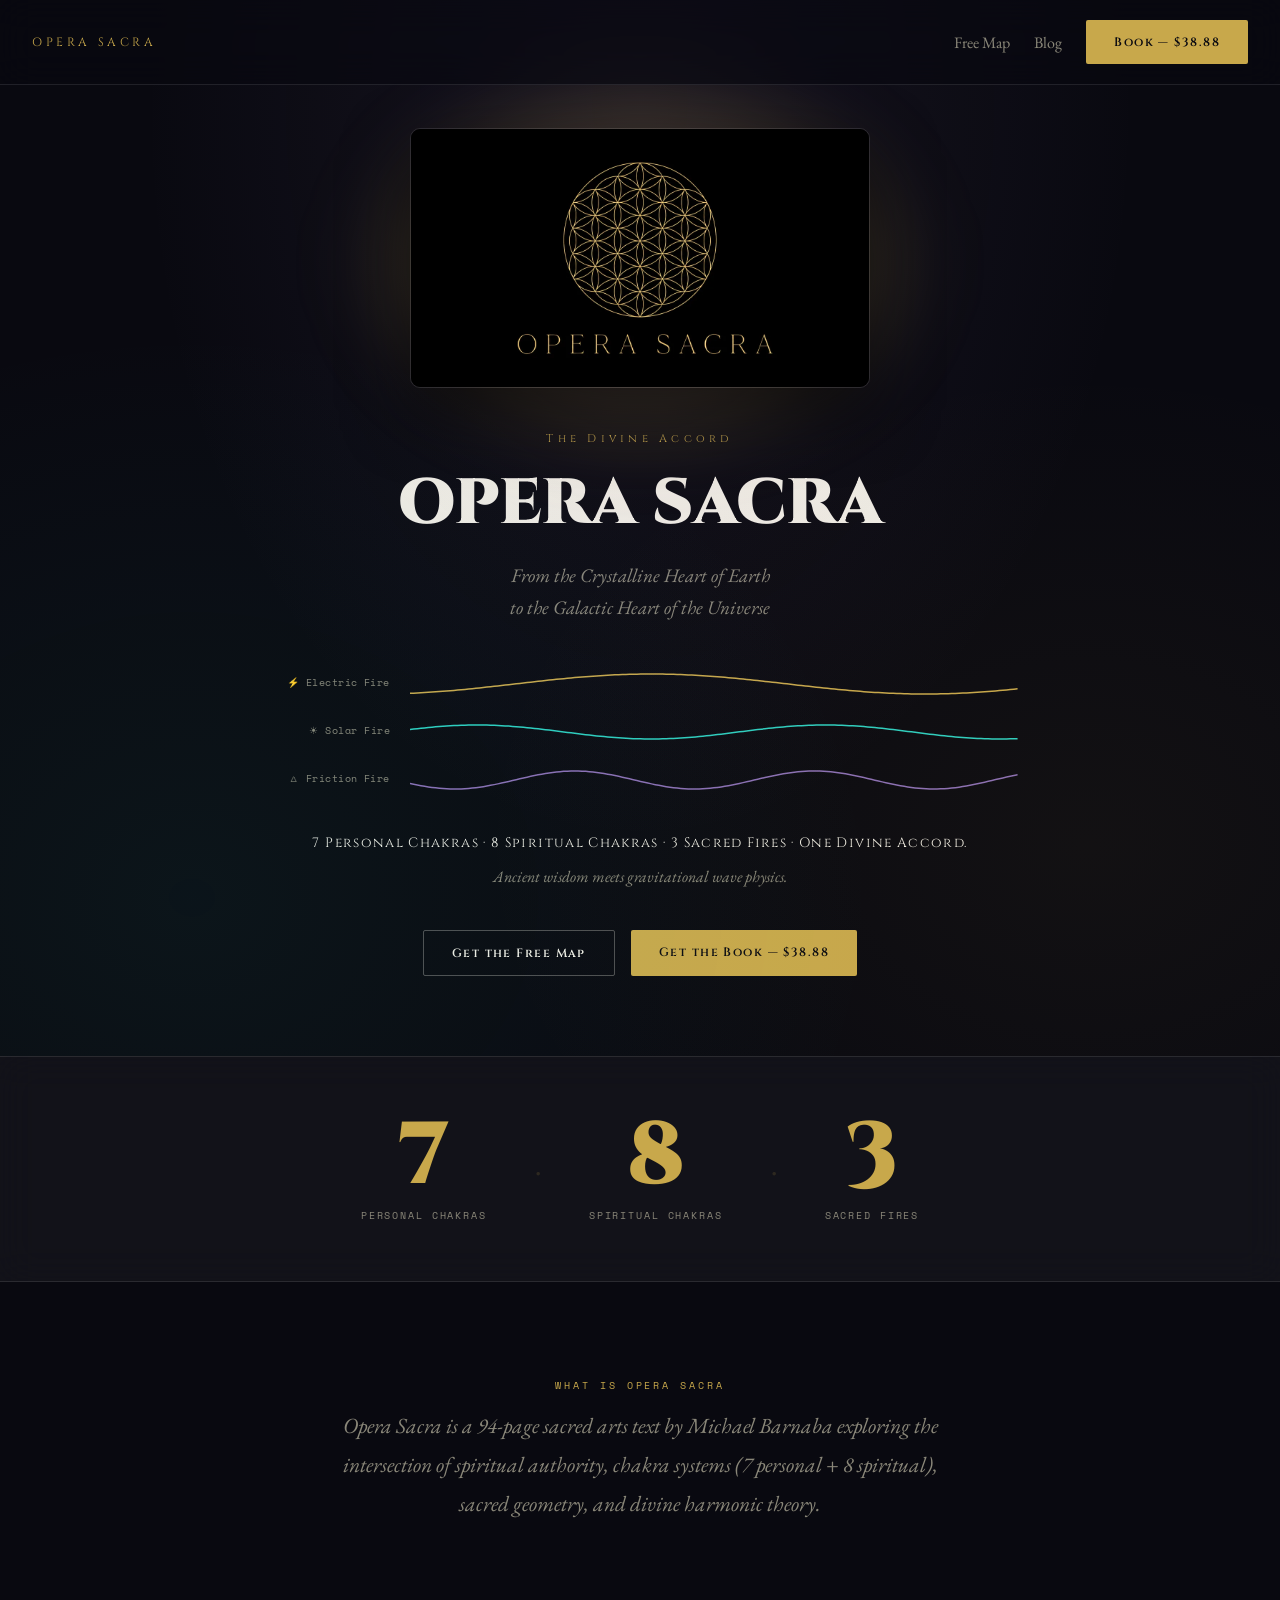
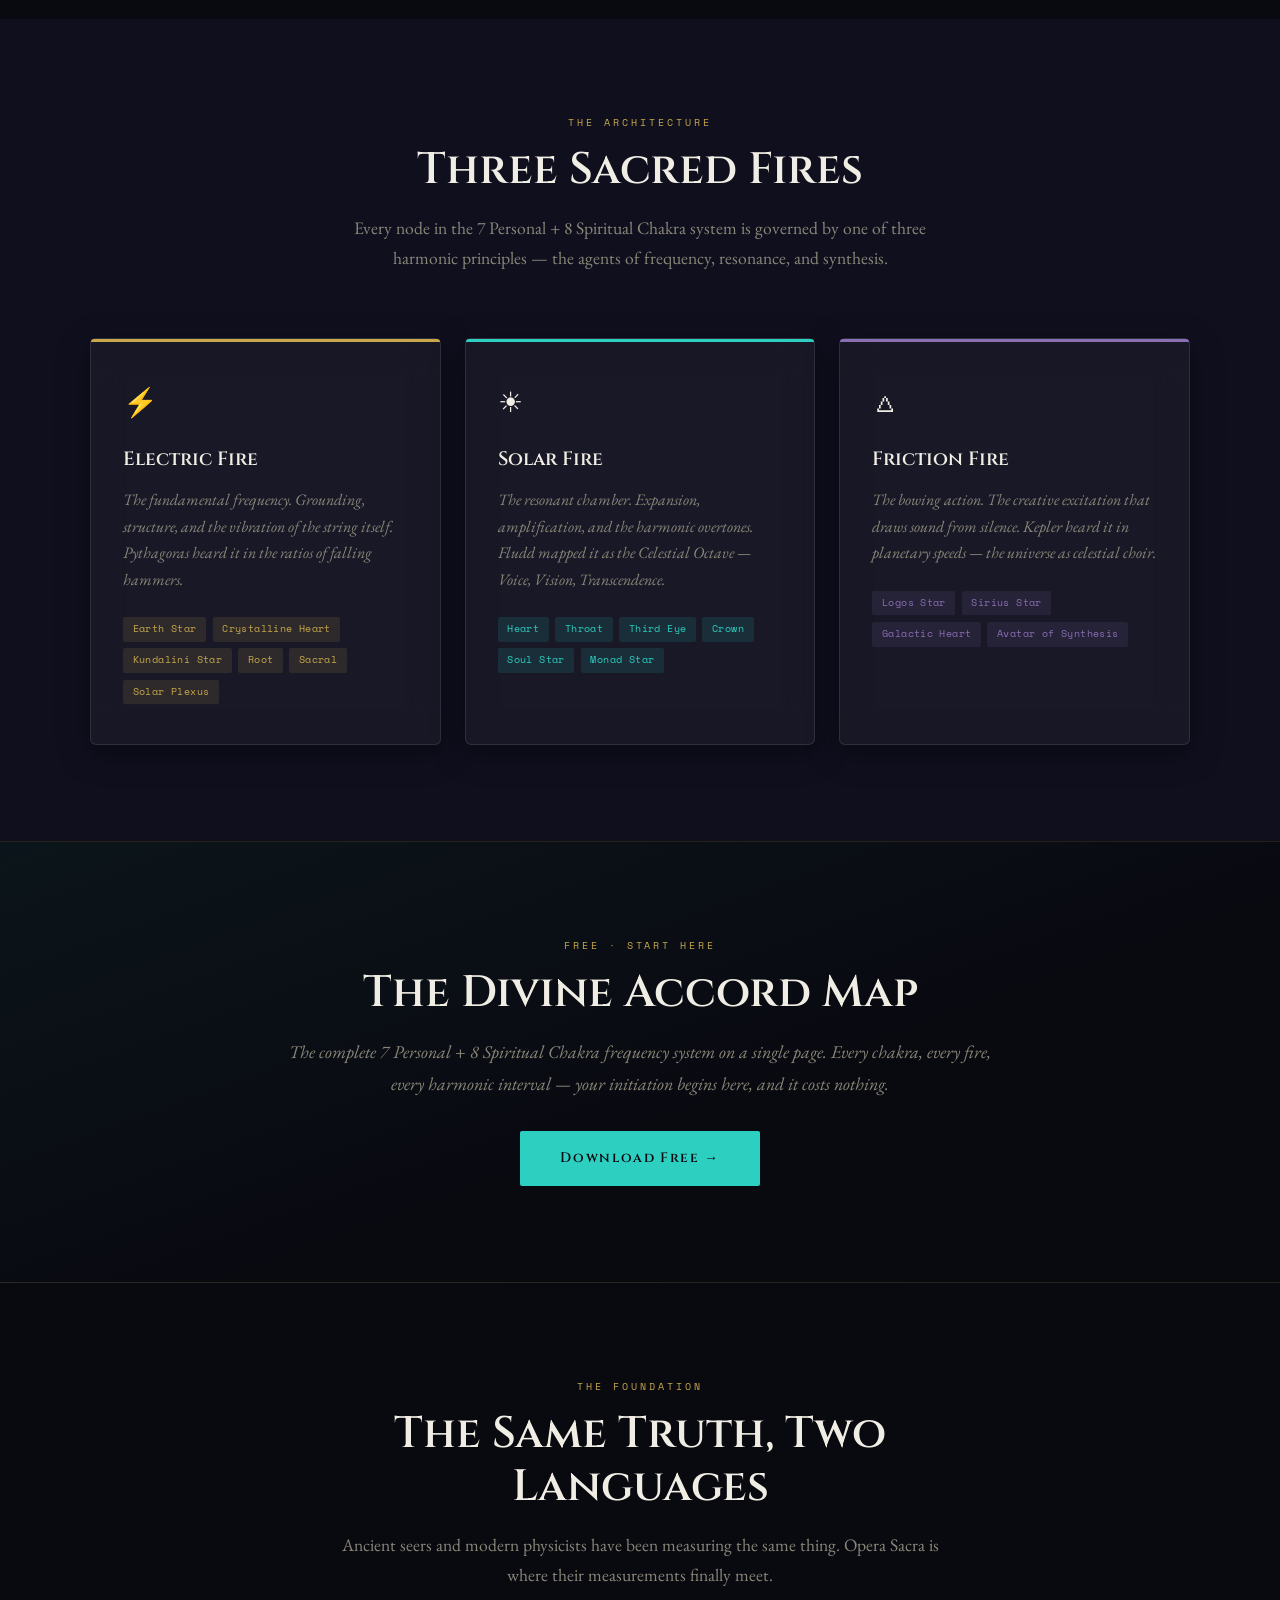
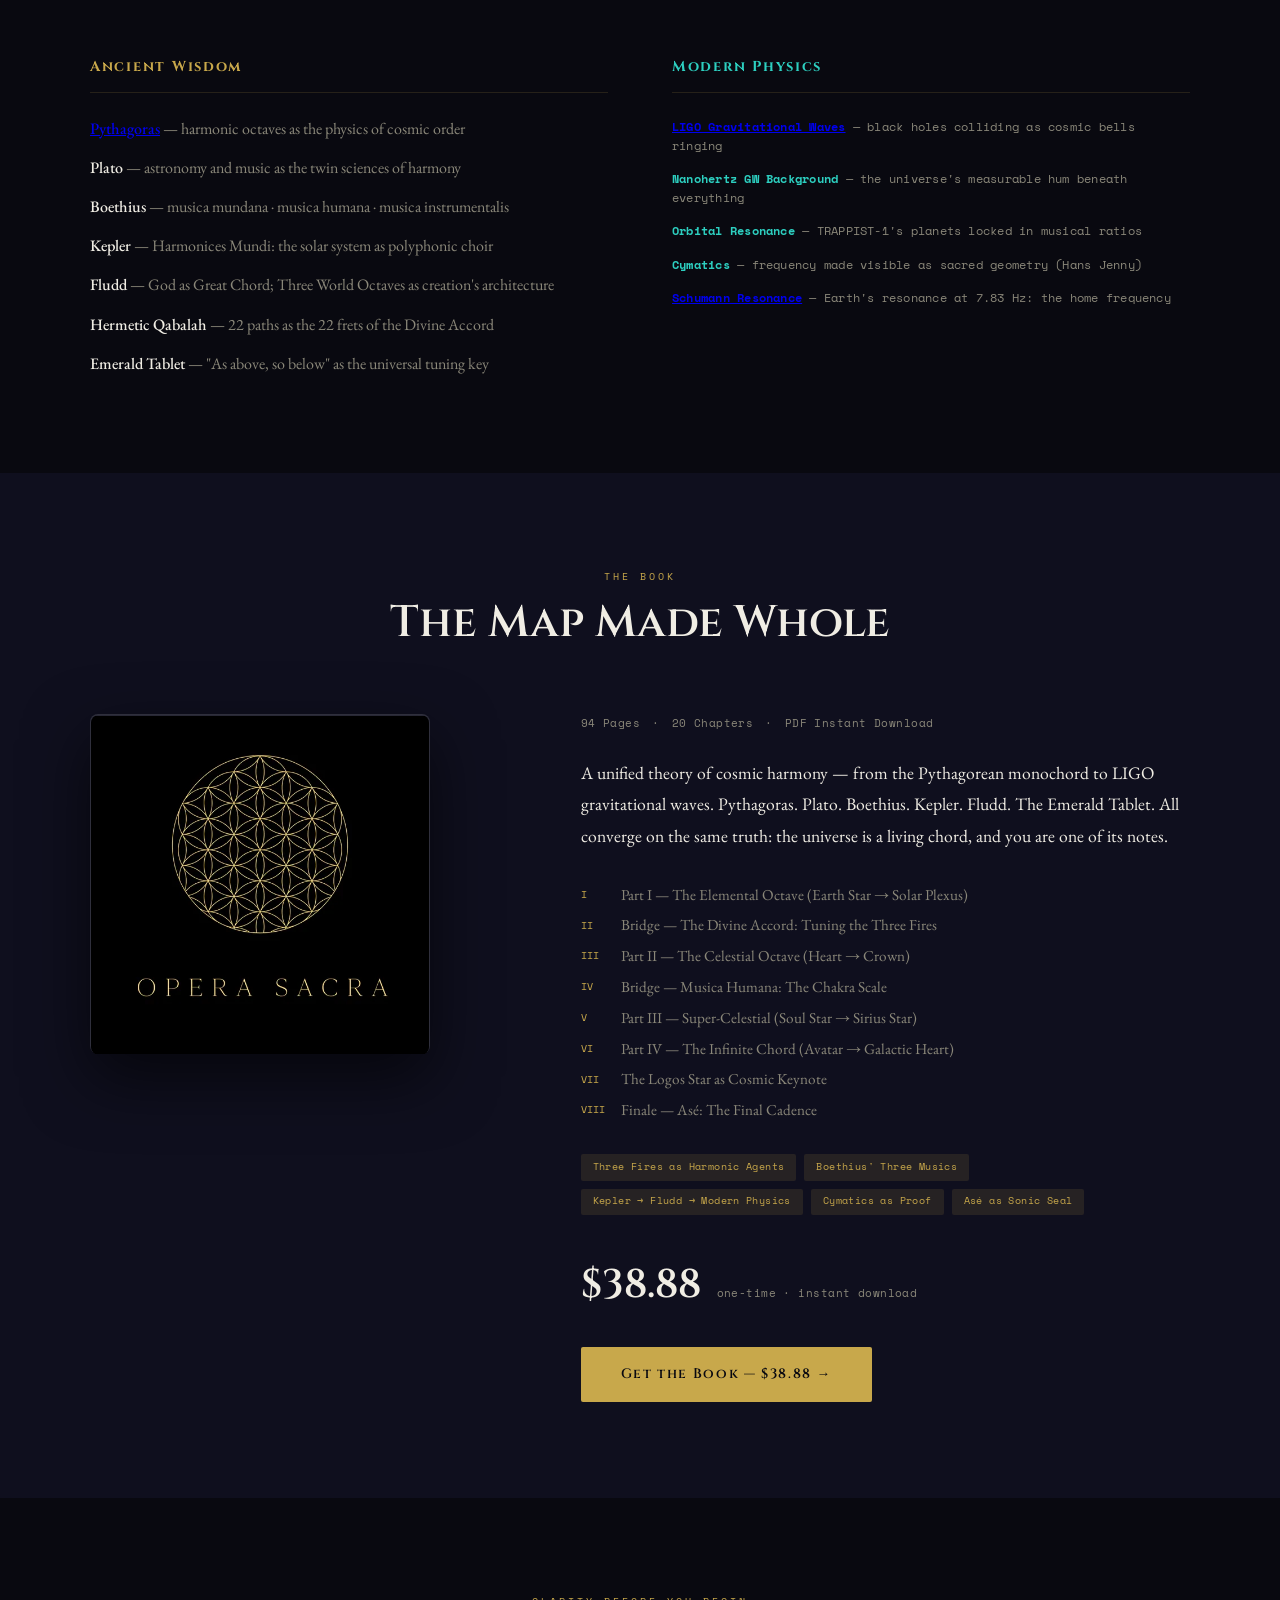
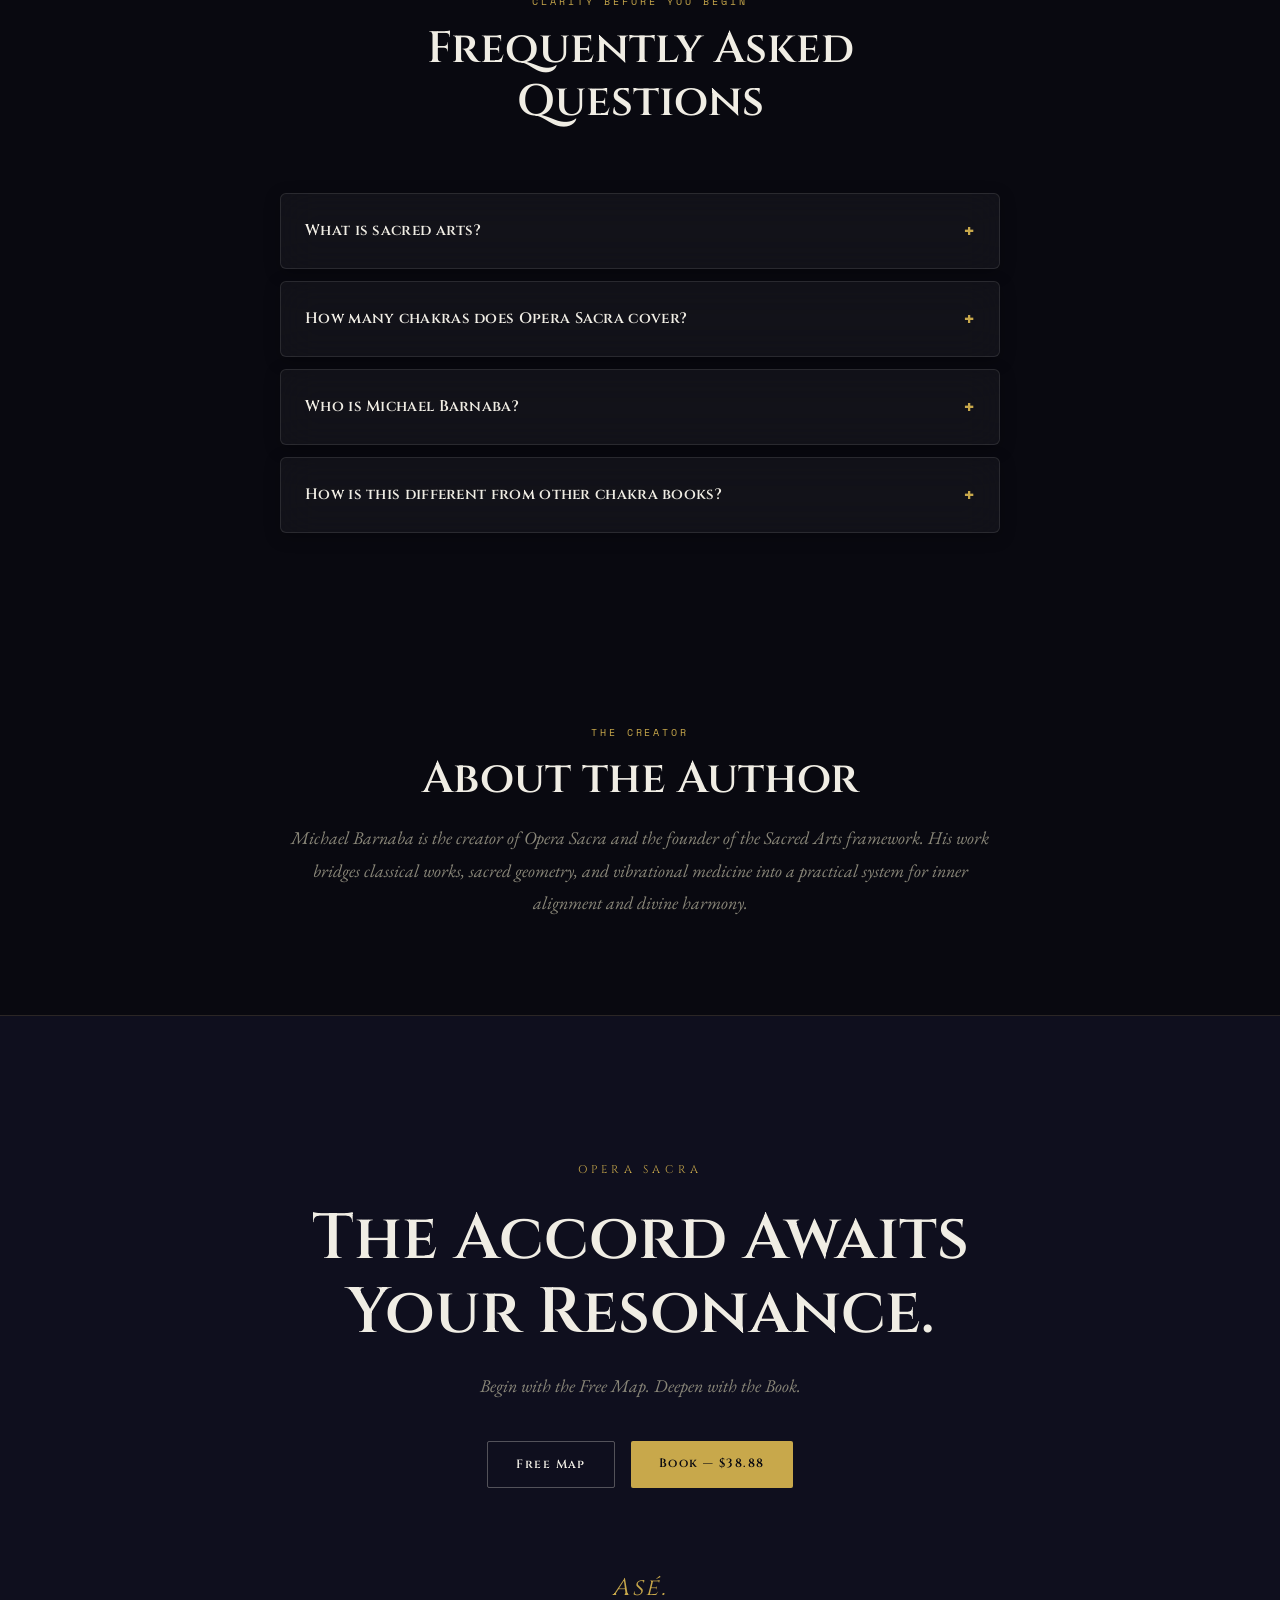
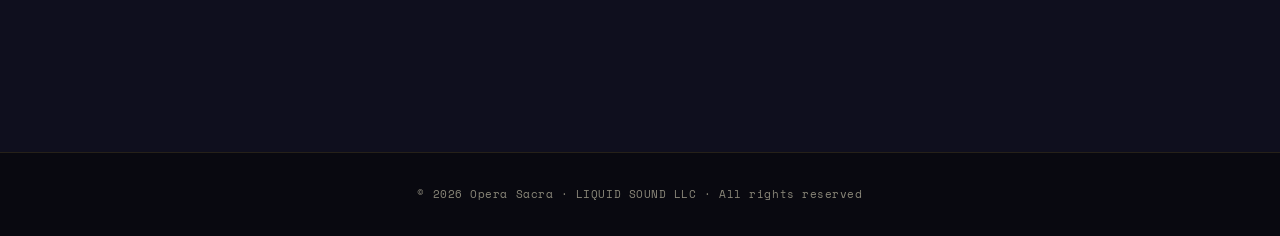
==== commit fdd2c401: "Publish blog: divine-accord-map and 15-chakra-system pillar articles; add blog styles, nav link, sit" ====
--- a/index.html
+++ b/index.html
@@ -126,6 +126,7 @@
     <span class="nav-logo">OPERA SACRA</span>
     <div class="nav-links">
       <a href="#map" class="nav-link">Free Map</a>
+      <a href="/blog/divine-accord-map/" class="nav-link">Blog</a>
       <a href="https://operasacra.gumroad.com/l/sacred-arts-blueprint" class="btn btn-gold" target="_blank" rel="noopener">Book — $38.88</a>
     </div>
   </nav>
--- a/style.css
+++ b/style.css
@@ -609,6 +609,113 @@
   opacity: 0.5;
 }
 
+/* ── BLOG ───────────────────────────────────────────────────── */
+.blog-hero {
+  padding: 9rem 2rem 4rem;
+  text-align: center;
+  background: var(--deep);
+  border-bottom: 1px solid var(--border);
+}
+.blog-breadcrumb {
+  font-family: var(--f-mono);
+  font-size: 0.62rem;
+  letter-spacing: 0.18em;
+  color: var(--muted);
+  margin-bottom: 1.5rem;
+}
+.blog-breadcrumb a { color: var(--gold); text-decoration: none; }
+.blog-breadcrumb a:hover { text-decoration: underline; }
+.blog-title {
+  font-family: var(--f-display);
+  font-size: clamp(1.75rem, 4.5vw, 3rem);
+  font-weight: 600;
+  color: var(--parchment);
+  line-height: 1.2;
+  max-width: 800px;
+  margin: 0 auto 1.25rem;
+}
+.blog-meta {
+  font-family: var(--f-mono);
+  font-size: 0.65rem;
+  letter-spacing: 0.12em;
+  color: var(--muted);
+}
+.blog-body {
+  max-width: 720px;
+  margin: 0 auto;
+  padding: 4rem 2rem 6rem;
+}
+.blog-body p {
+  font-family: var(--f-body);
+  font-size: clamp(1.05rem, 2vw, 1.2rem);
+  color: var(--parchment);
+  line-height: 1.85;
+  margin-bottom: 1.5rem;
+}
+.blog-body h2 {
+  font-family: var(--f-display);
+  font-size: clamp(1.35rem, 3vw, 1.9rem);
+  font-weight: 600;
+  color: var(--parchment);
+  margin: 3rem 0 1rem;
+  line-height: 1.25;
+}
+.blog-body h3 {
+  font-family: var(--f-display);
+  font-size: clamp(1.1rem, 2vw, 1.35rem);
+  font-weight: 600;
+  color: var(--gold);
+  margin: 2rem 0 0.75rem;
+}
+.blog-body ul, .blog-body ol {
+  margin: 0 0 1.5rem 1.5rem;
+}
+.blog-body li {
+  font-family: var(--f-body);
+  font-size: clamp(1.05rem, 2vw, 1.15rem);
+  color: var(--parchment);
+  line-height: 1.8;
+  margin-bottom: 0.4rem;
+}
+.blog-body hr {
+  border: none;
+  border-top: 1px solid var(--border);
+  margin: 2.5rem 0;
+}
+.blog-body strong { color: var(--parchment); font-weight: 600; }
+.blog-body em { font-style: italic; color: var(--muted); }
+.blog-body a { color: var(--teal); text-decoration: none; }
+.blog-body a:hover { text-decoration: underline; }
+.blog-body blockquote {
+  background: var(--glass-bg);
+  border: 1px solid var(--glass-border);
+  border-left: 3px solid var(--gold);
+  backdrop-filter: var(--glass-blur);
+  -webkit-backdrop-filter: var(--glass-blur);
+  border-radius: 4px;
+  padding: 1.5rem 2rem;
+  margin: 2.5rem 0;
+}
+.blog-body blockquote p {
+  margin-bottom: 0.25rem;
+  color: var(--parchment);
+}
+.blog-body blockquote p:last-child { margin-bottom: 0; }
+.blog-faq-q {
+  font-family: var(--f-display);
+  font-size: 1rem;
+  font-weight: 600;
+  color: var(--gold);
+  margin: 2rem 0 0.5rem;
+}
+.blog-faq-a {
+  font-family: var(--f-body);
+  font-size: 1.1rem;
+  color: var(--parchment);
+  line-height: 1.8;
+  margin-bottom: 0;
+}
+
 /* ── FOOTER ─────────────────────────────────────────────────── */
 .footer {
   text-align: center;
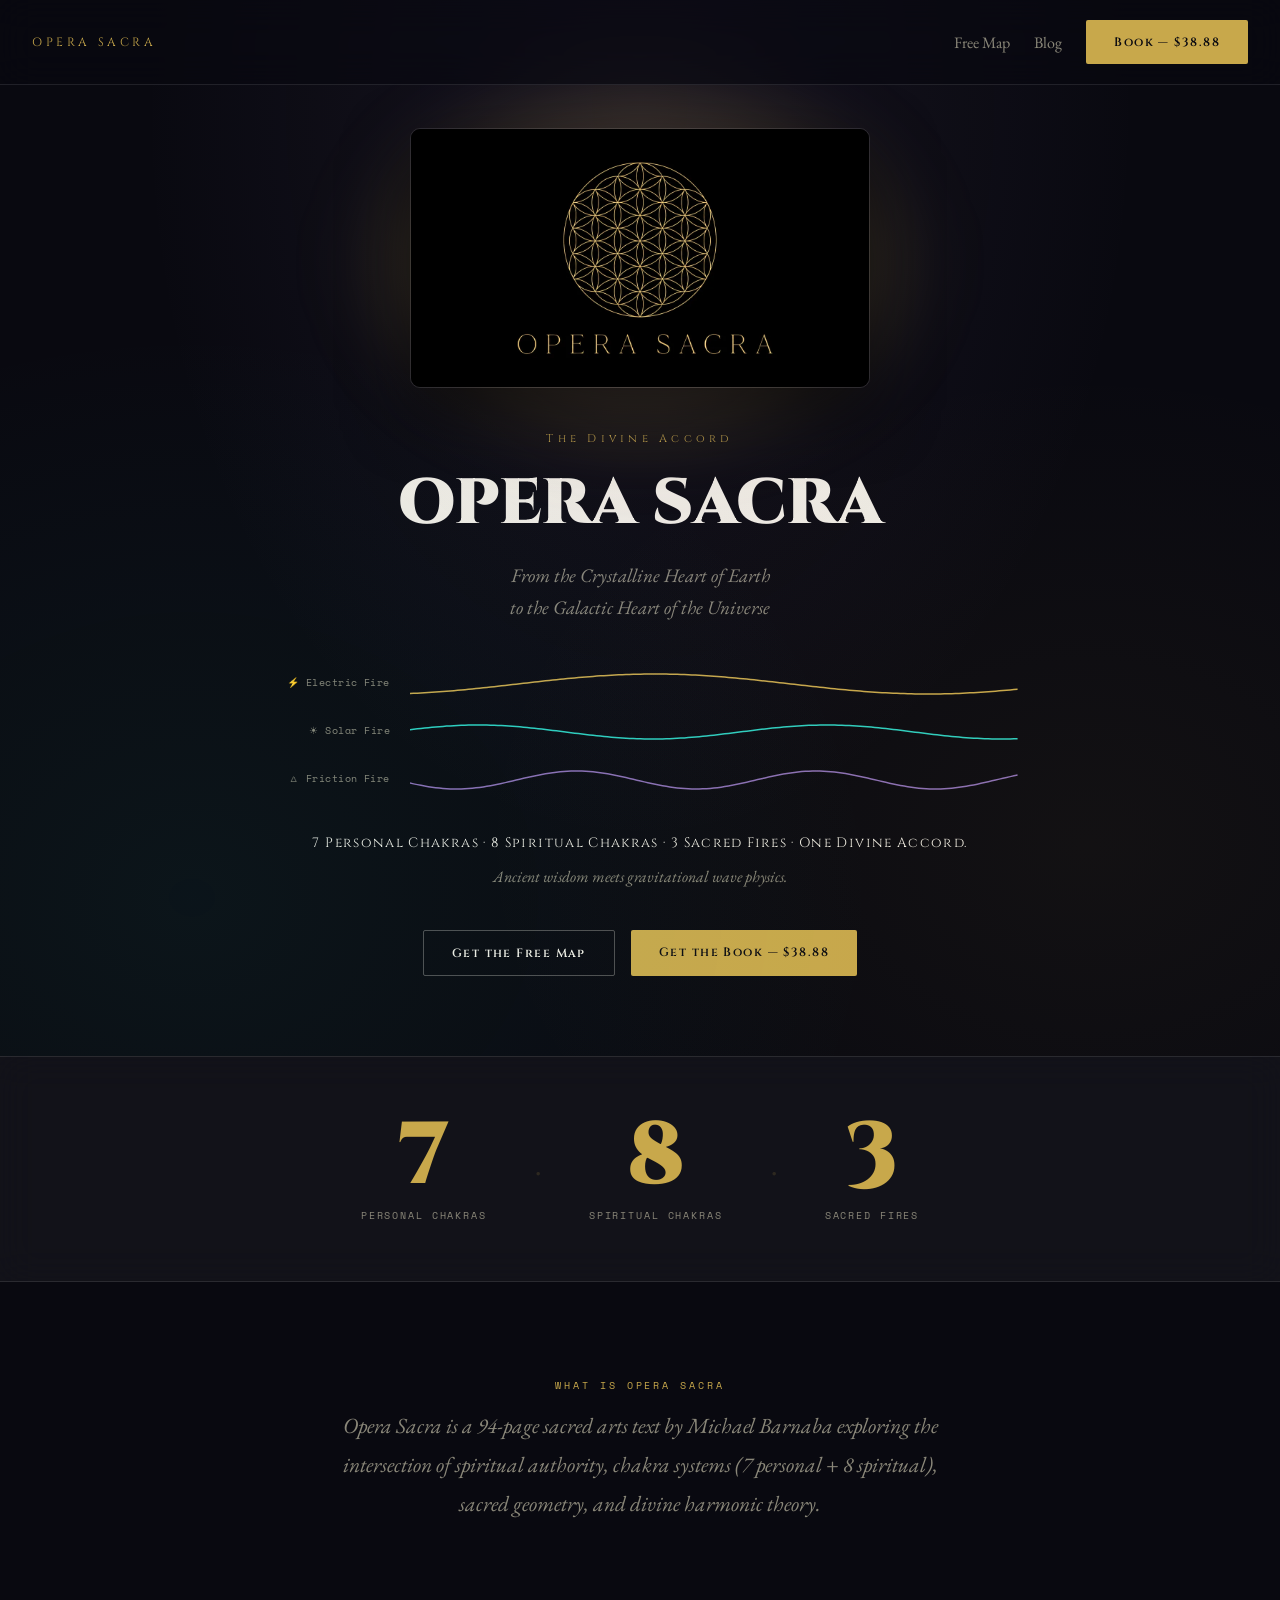
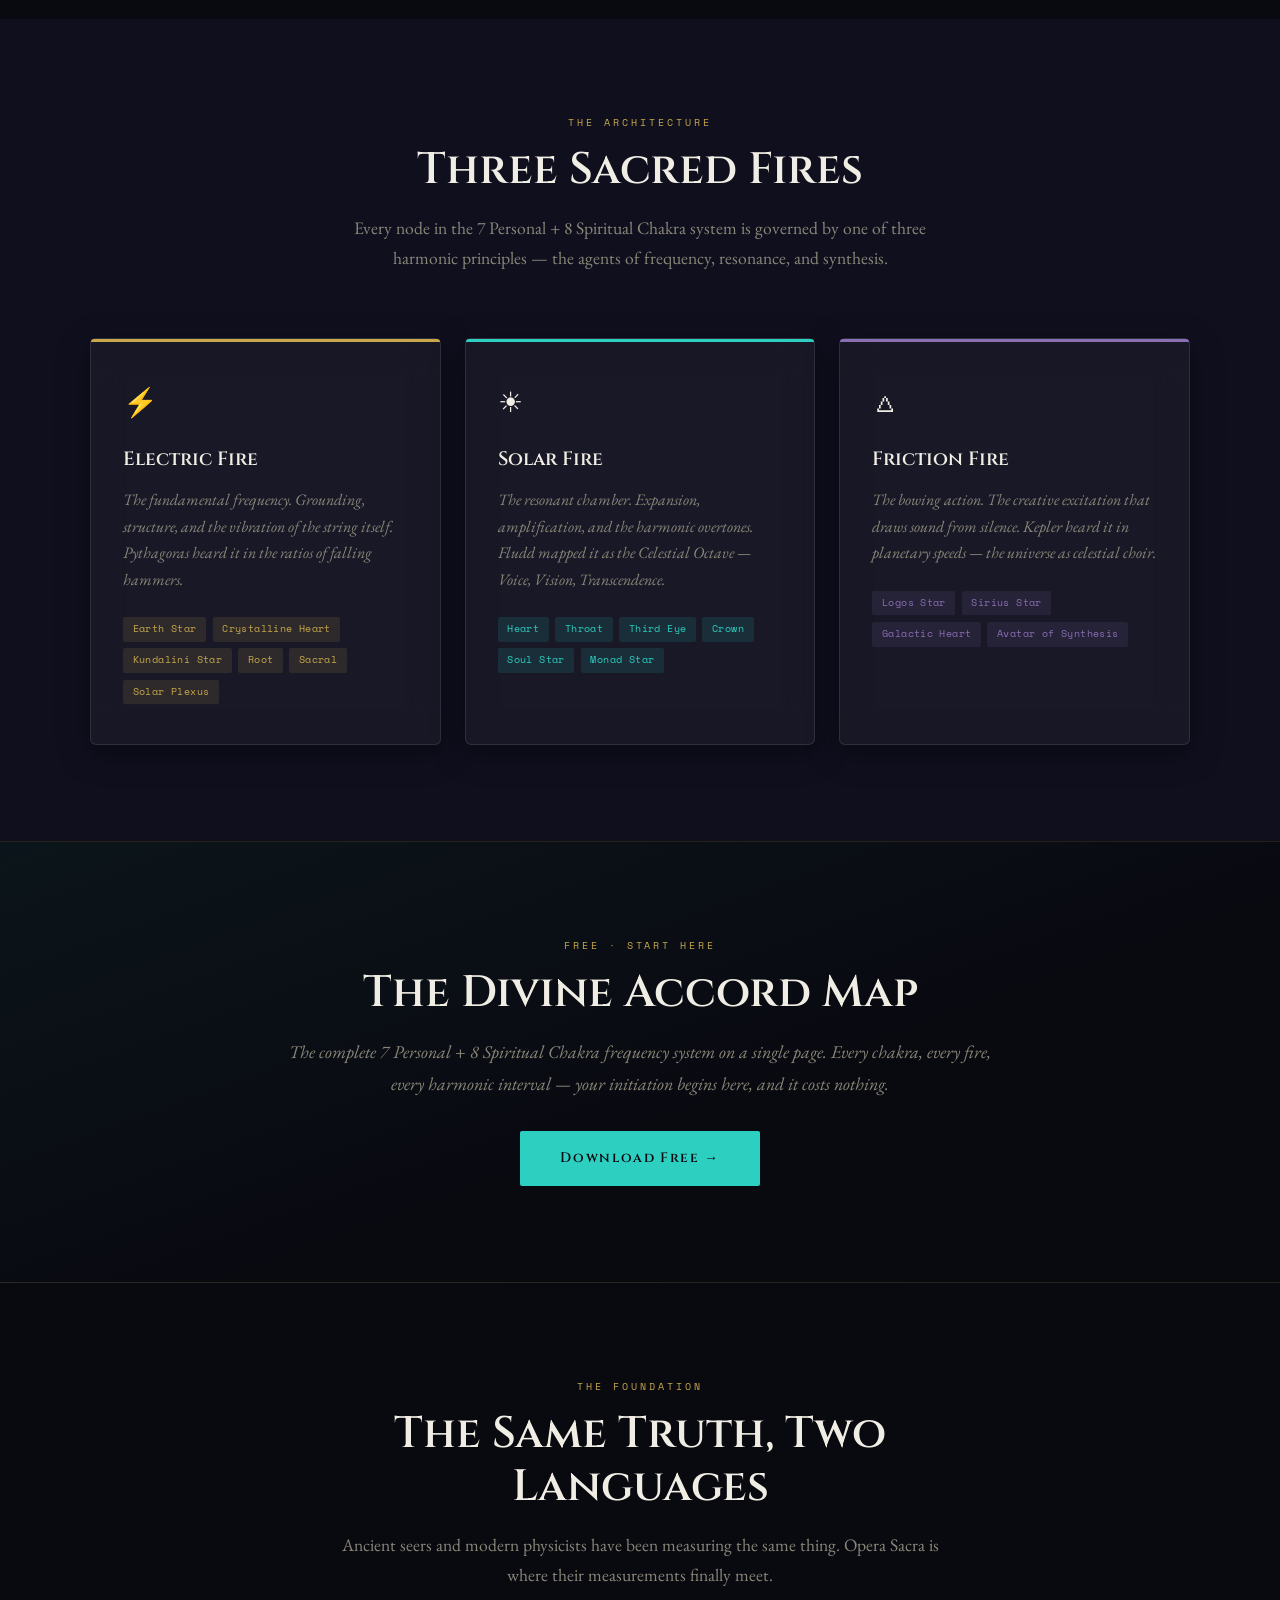
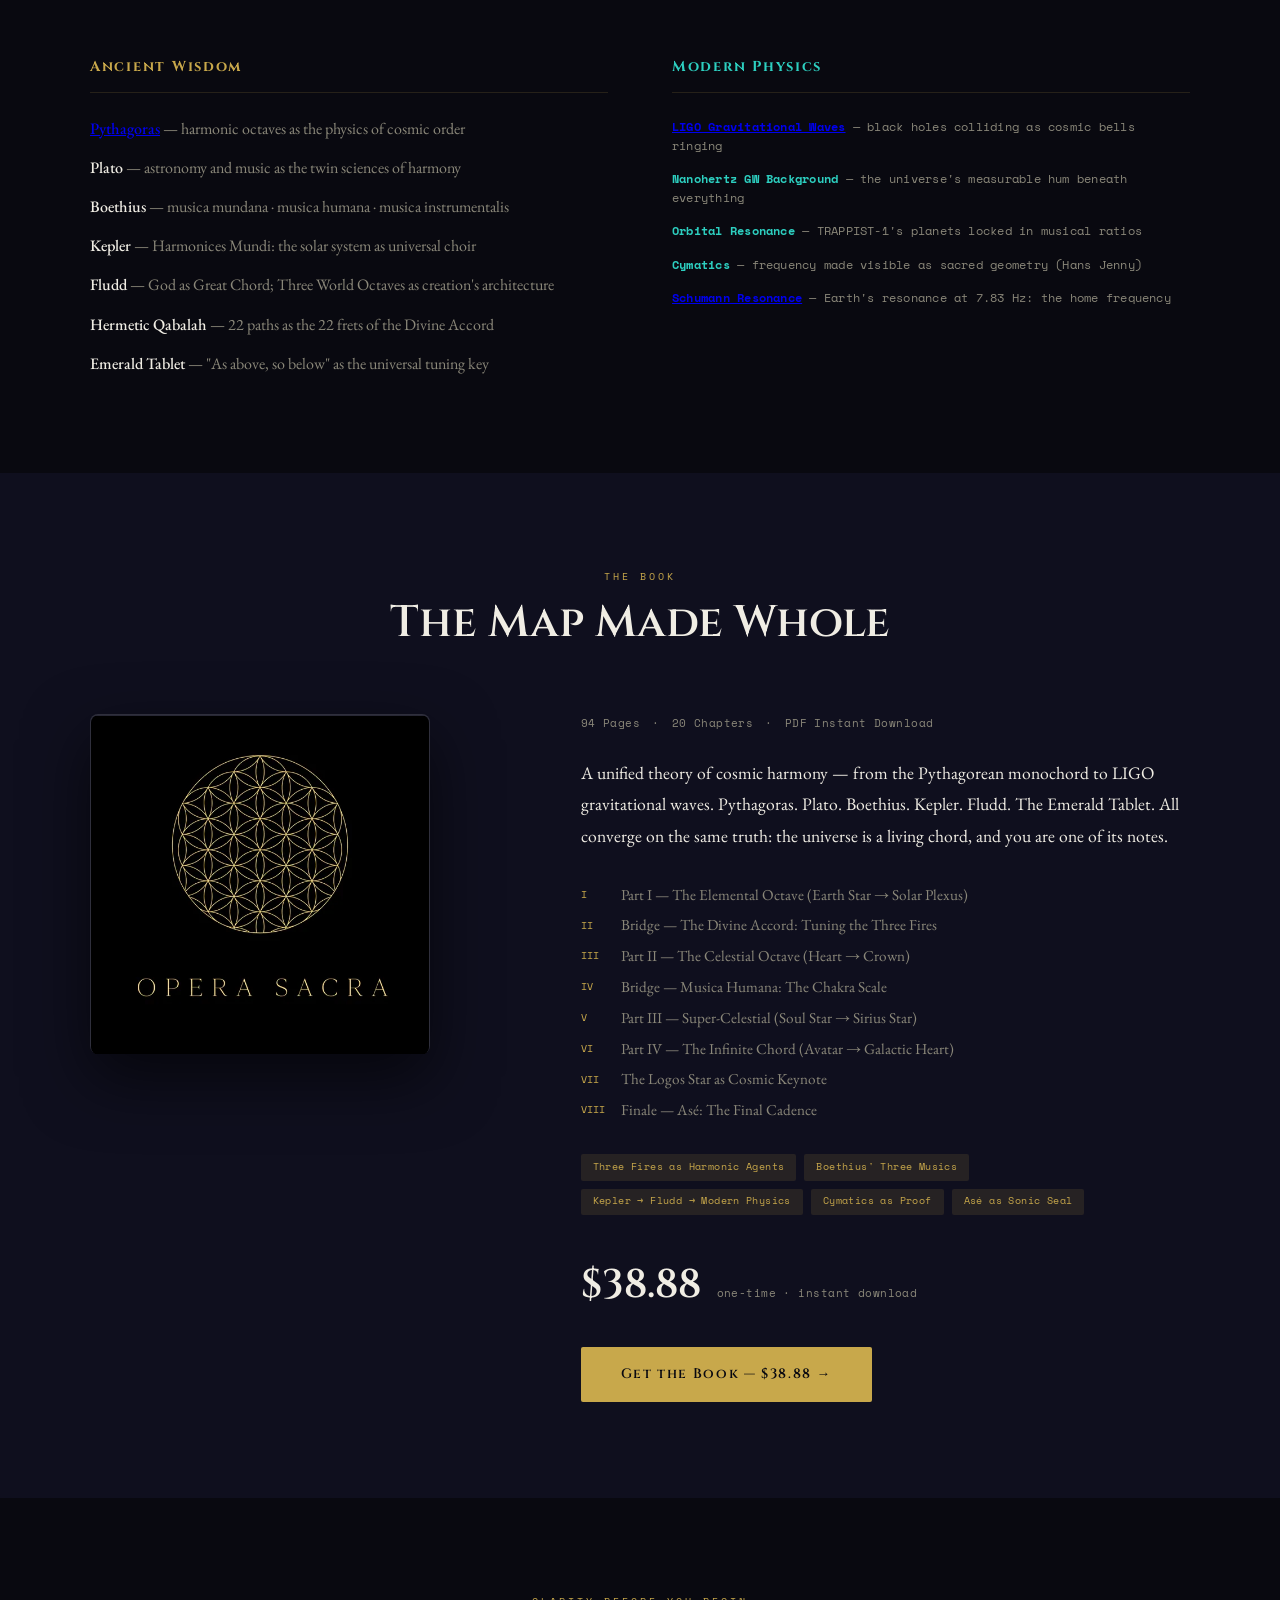
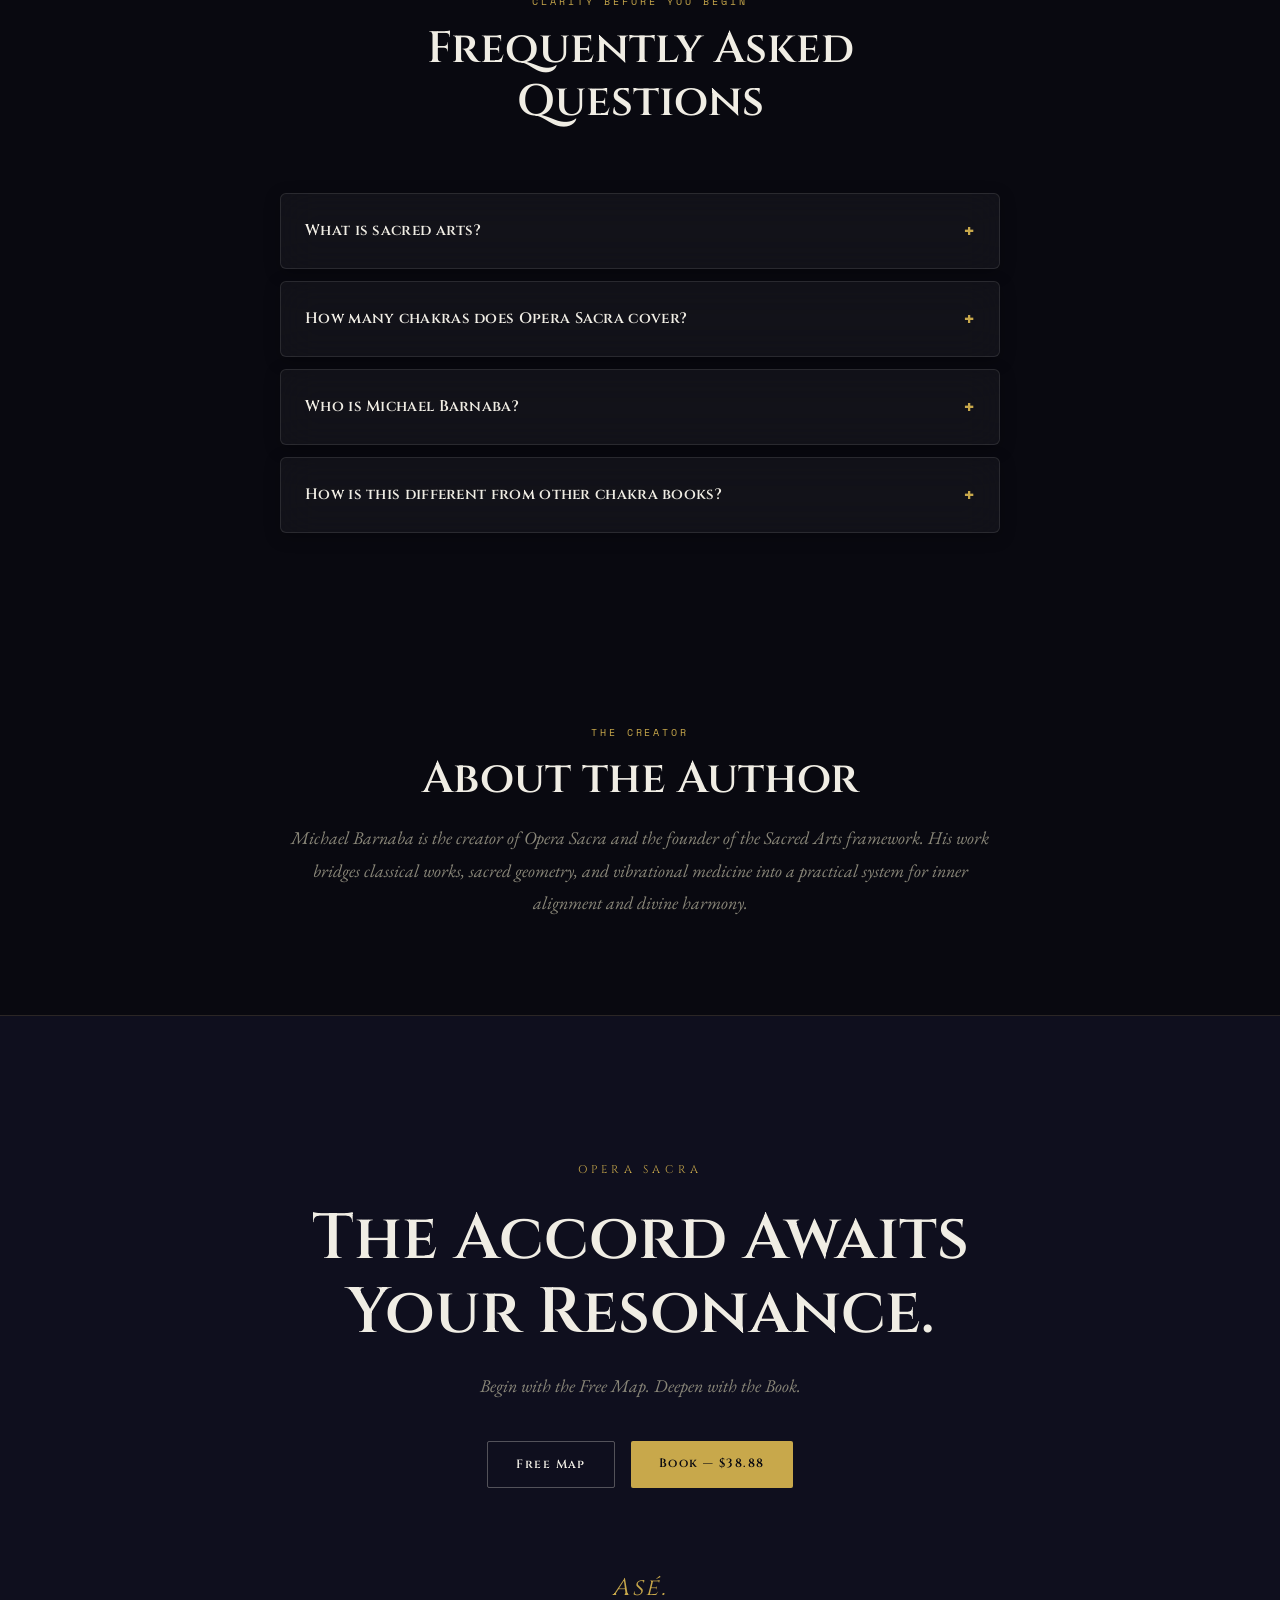
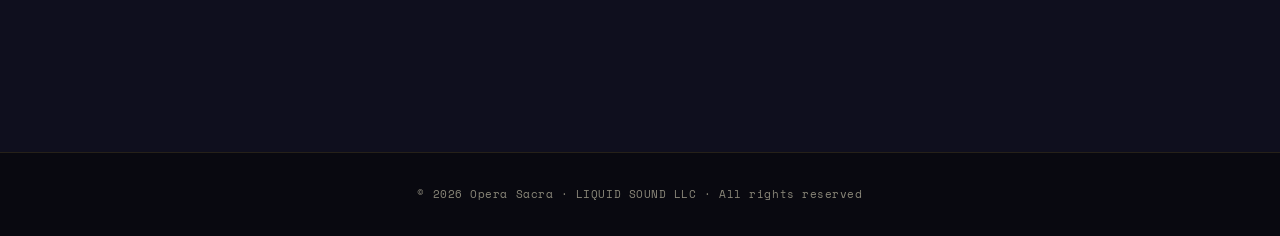
==== commit c5465b25: "Remove plain-english from blog title; change polyphonic to universal Co-Authored-By: Claude Sonnet 4" ====
--- a/index.html
+++ b/index.html
@@ -270,7 +270,7 @@
             <li><strong><a href="https://plato.stanford.edu/entries/pythagoras/" target="_blank" rel="noopener">Pythagoras</a></strong> — harmonic octaves as the physics of cosmic order</li>
             <li><strong>Plato</strong> — astronomy and music as the twin sciences of harmony</li>
             <li><strong>Boethius</strong> — musica mundana · musica humana · musica instrumentalis</li>
-            <li><strong>Kepler</strong> — Harmonices Mundi: the solar system as polyphonic choir</li>
+            <li><strong>Kepler</strong> — Harmonices Mundi: the solar system as universal choir</li>
             <li><strong>Fludd</strong> — God as Great Chord; Three World Octaves as creation's architecture</li>
             <li><strong>Hermetic Qabalah</strong> — 22 paths as the 22 frets of the Divine Accord</li>
             <li><strong>Emerald Tablet</strong> — "As above, so below" as the universal tuning key</li>
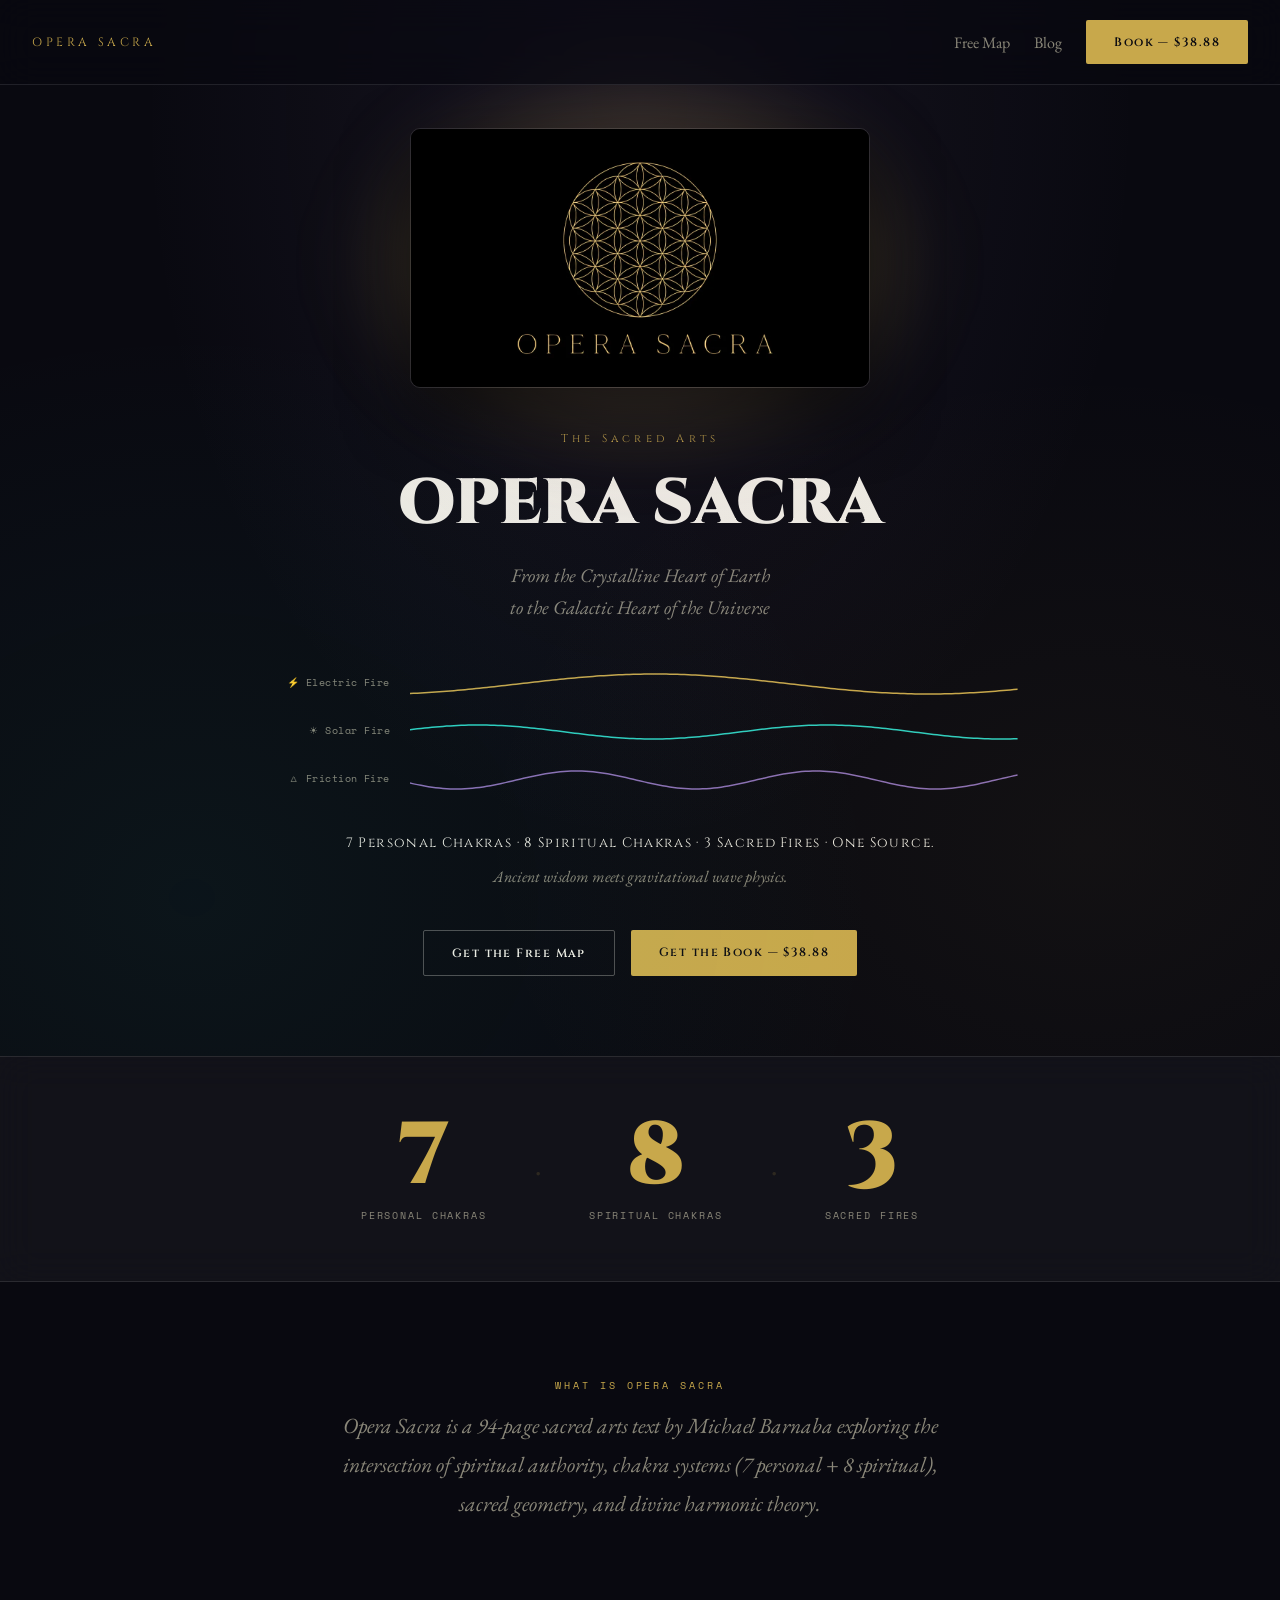
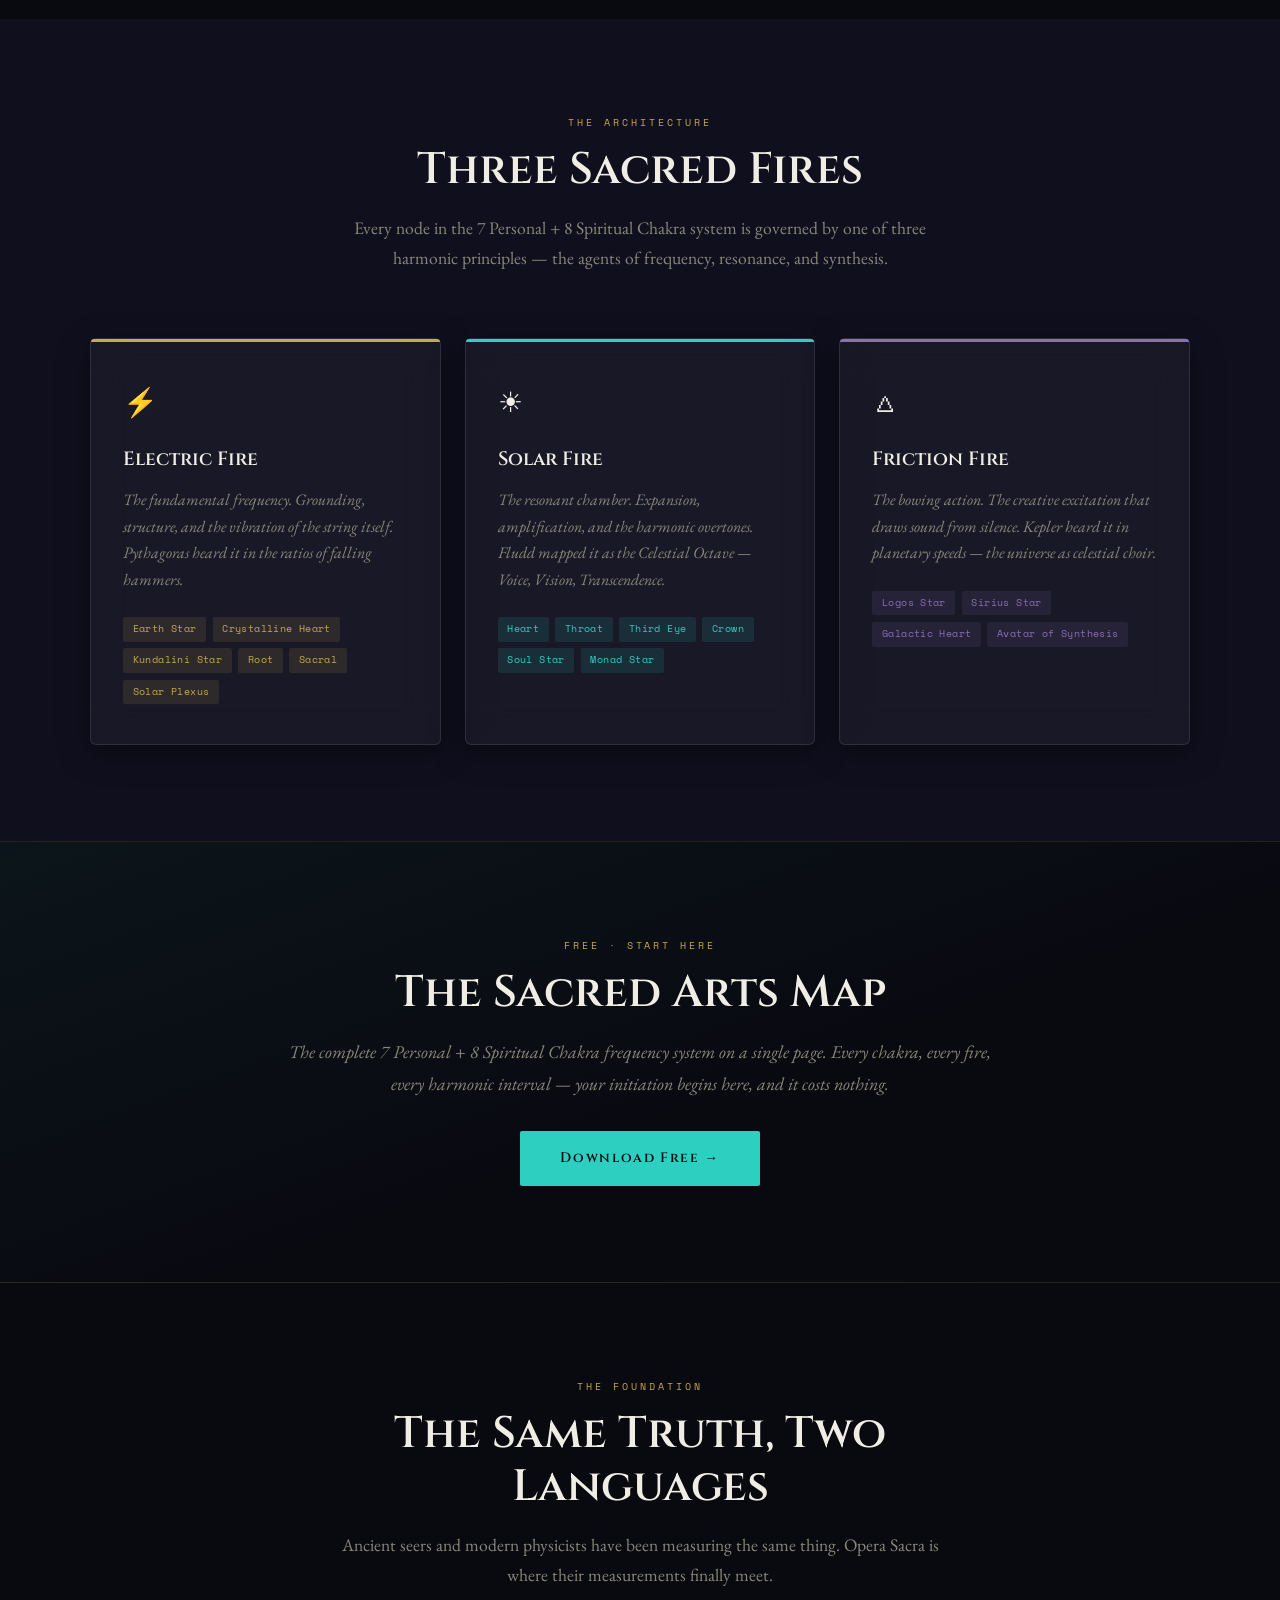
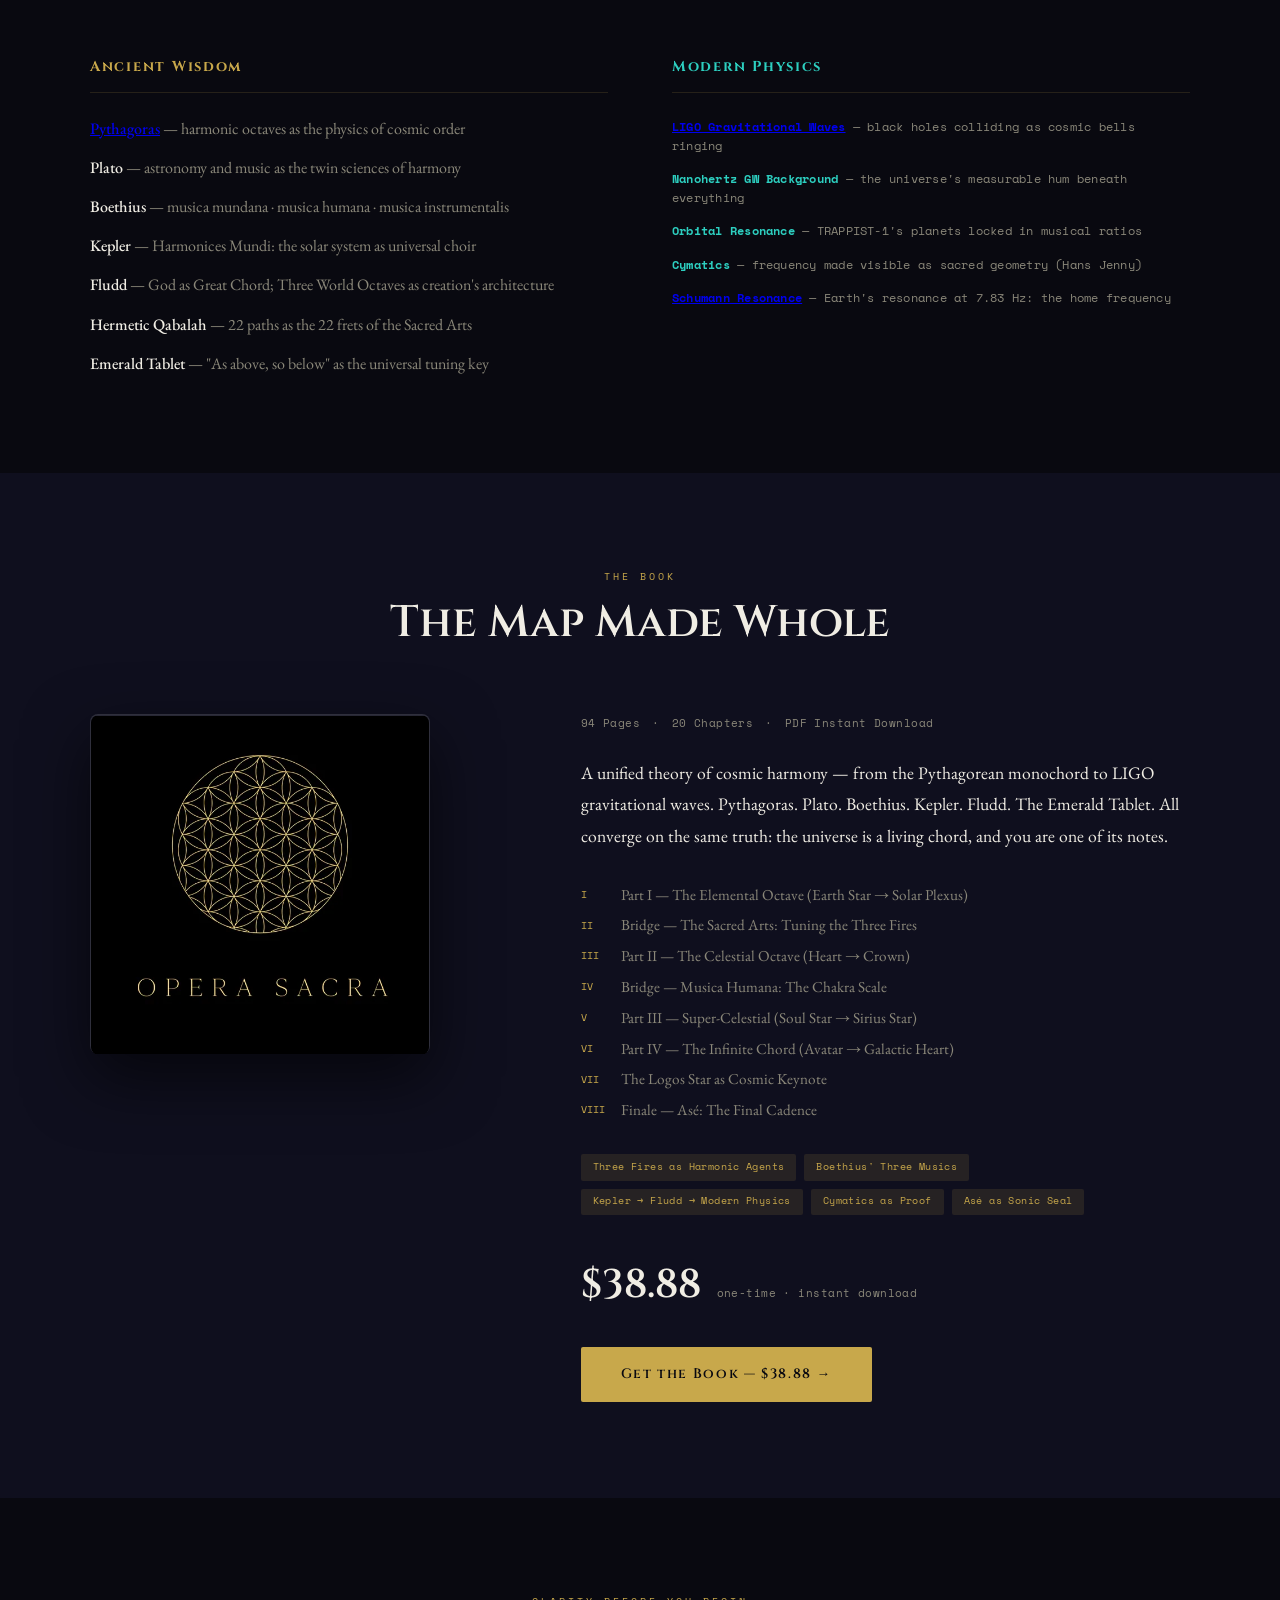
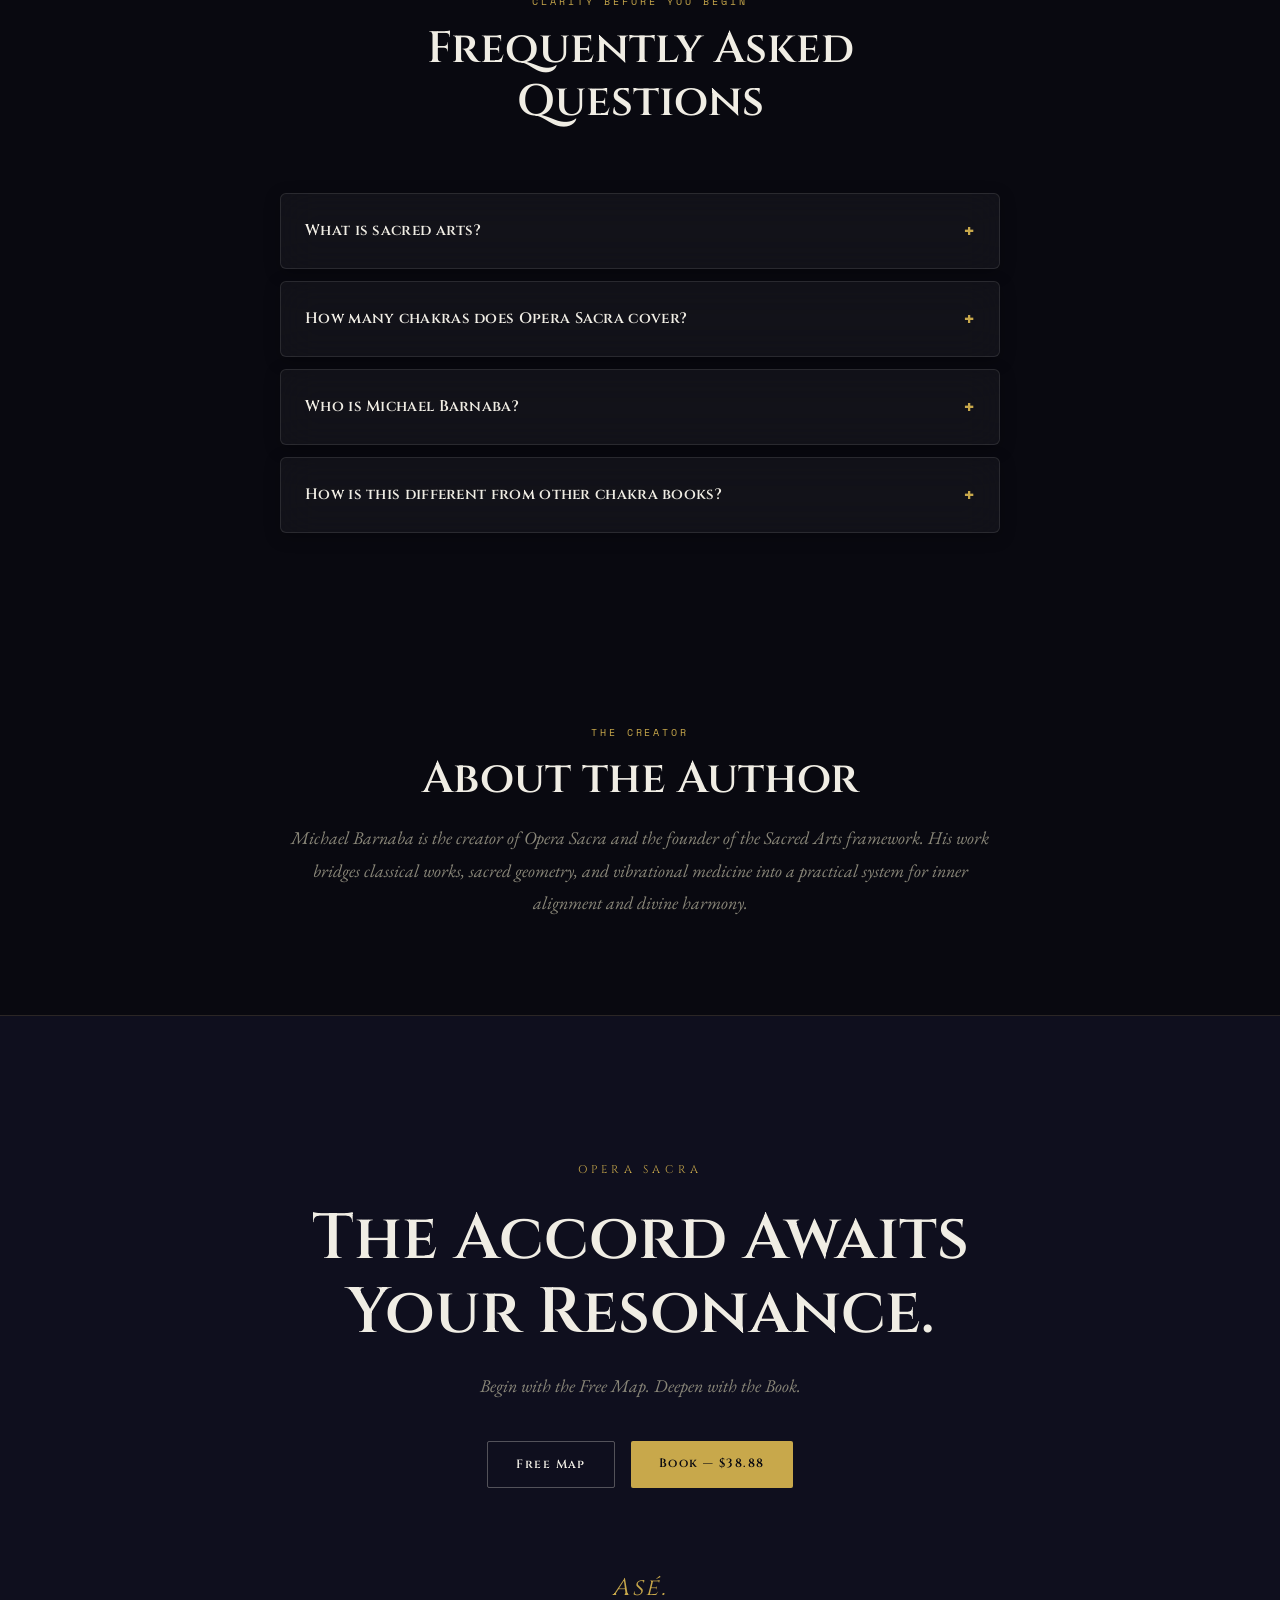
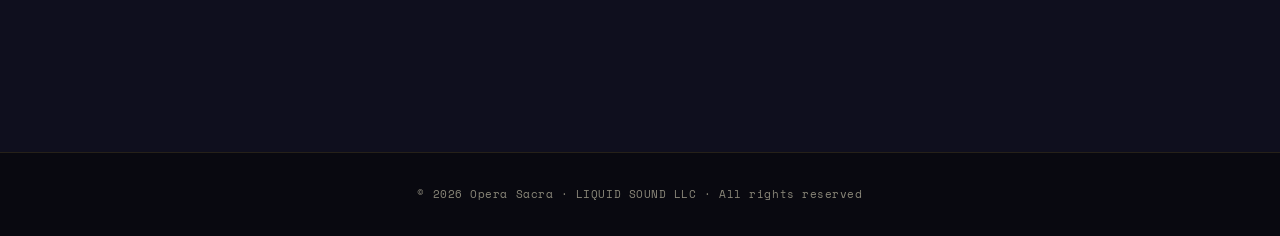
==== commit 8a787fef: "Replace The Divine Accord with The Sacred Arts across site Co-Authored-By: Claude Sonnet 4.6 <norepl" ====
--- a/index.html
+++ b/index.html
@@ -3,10 +3,10 @@
 <head>
   <meta charset="UTF-8">
   <meta name="viewport" content="width=device-width, initial-scale=1.0">
-  <title>Sacred Arts Blueprint — 15 Chakras & Divine Accord Map | Opera Sacra</title>
+  <title>Sacred Arts Blueprint — 15 Chakras | Opera Sacra</title>
   <meta name="description" content="Unlock 94 pages of sacred arts wisdom — 7 personal + 8 spiritual chakras mapped to divine harmony and ancient sound healing.">
   <meta name="keywords" content="opera sacra, sacred arts, chakra system, spiritual chakras, divine harmony, sound healing, sacred geometry, Michael Barnaba, chakra map, vibrational medicine">
-  <meta property="og:title" content="Sacred Arts Blueprint — 15 Chakras & Divine Accord Map | Opera Sacra">
+  <meta property="og:title" content="Sacred Arts Blueprint — 15 Chakras | Opera Sacra">
   <meta property="og:description" content="Unlock 94 pages of sacred arts wisdom — 7 personal + 8 spiritual chakras mapped to divine harmony and ancient sound healing.">
   <meta property="og:url" content="https://opera-sacra.com">
   <meta property="og:type" content="website">
@@ -14,7 +14,7 @@
   <meta property="og:image:width" content="1200">
   <meta property="og:image:height" content="1200">
   <meta name="twitter:card" content="summary_large_image">
-  <meta name="twitter:title" content="Sacred Arts Blueprint — 15 Chakras & Divine Accord Map | Opera Sacra">
+  <meta name="twitter:title" content="Sacred Arts Blueprint — 15 Chakras | Opera Sacra">
   <meta name="twitter:description" content="Unlock 94 pages of sacred arts wisdom — 7 personal + 8 spiritual chakras mapped to divine harmony and ancient sound healing.">
   <meta name="twitter:image" content="https://opera-sacra.com/assets/opera-sacra-sacred-arts-blueprint-chakra-cover.png">
   <meta name="robots" content="index, follow">
@@ -145,7 +145,7 @@
         height="460"
       >
     </div>
-    <p class="eyebrow">The Divine Accord</p>
+    <p class="eyebrow">The Sacred Arts</p>
     <h1 class="hero-title">OPERA SACRA</h1>
     <p class="hero-sub">From the Crystalline Heart of Earth<br>to the Galactic Heart of the Universe</p>
 
@@ -170,7 +170,7 @@
       </div>
     </div>
 
-    <p class="hero-tagline">7 Personal Chakras · 8 Spiritual Chakras · 3 Sacred Fires · One Divine Accord.</p>
+    <p class="hero-tagline">7 Personal Chakras · 8 Spiritual Chakras · 3 Sacred Fires · One Source.</p>
     <p class="hero-sub2">Ancient wisdom meets gravitational wave physics.</p>
     <div class="hero-ctas">
       <a href="#map" class="btn btn-outline">Get the Free Map</a>
@@ -248,7 +248,7 @@
   <section id="map" class="section map-section reveal">
     <div class="container--narrow" style="text-align:center;">
       <p class="section-eye">FREE · START HERE</p>
-      <h2 class="section-title">The Divine Accord Map</h2>
+      <h2 class="section-title">The Sacred Arts Map</h2>
       <p class="map-desc">The complete 7 Personal + 8 Spiritual Chakra frequency system on a single page. Every chakra, every fire, every harmonic interval — your initiation begins here, and it costs nothing.</p>
       <!-- Replace https://operasacra.gumroad.com/l/sacred-arts-chakra-map with your actual Gumroad free product URL -->
       <a href="https://operasacra.gumroad.com/l/sacred-arts-chakra-map" class="btn btn-teal btn-large">Download Free →</a>
@@ -272,7 +272,7 @@
             <li><strong>Boethius</strong> — musica mundana · musica humana · musica instrumentalis</li>
             <li><strong>Kepler</strong> — Harmonices Mundi: the solar system as universal choir</li>
             <li><strong>Fludd</strong> — God as Great Chord; Three World Octaves as creation's architecture</li>
-            <li><strong>Hermetic Qabalah</strong> — 22 paths as the 22 frets of the Divine Accord</li>
+            <li><strong>Hermetic Qabalah</strong> — 22 paths as the 22 frets of the Sacred Arts</li>
             <li><strong>Emerald Tablet</strong> — "As above, so below" as the universal tuning key</li>
           </ul>
         </div>
@@ -321,7 +321,7 @@
           <p class="book-pitch">A unified theory of cosmic harmony — from the Pythagorean monochord to LIGO gravitational waves. Pythagoras. Plato. Boethius. Kepler. Fludd. The Emerald Tablet. All converge on the same truth: the universe is a living chord, and you are one of its notes.</p>
           <ol class="book-toc">
             <li>Part I — The Elemental Octave (Earth Star → Solar Plexus)</li>
-            <li>Bridge — The Divine Accord: Tuning the Three Fires</li>
+            <li>Bridge — The Sacred Arts: Tuning the Three Fires</li>
             <li>Part II — The Celestial Octave (Heart → Crown)</li>
             <li>Bridge — Musica Humana: The Chakra Scale</li>
             <li>Part III — Super-Celestial (Soul Star → Sirius Star)</li>
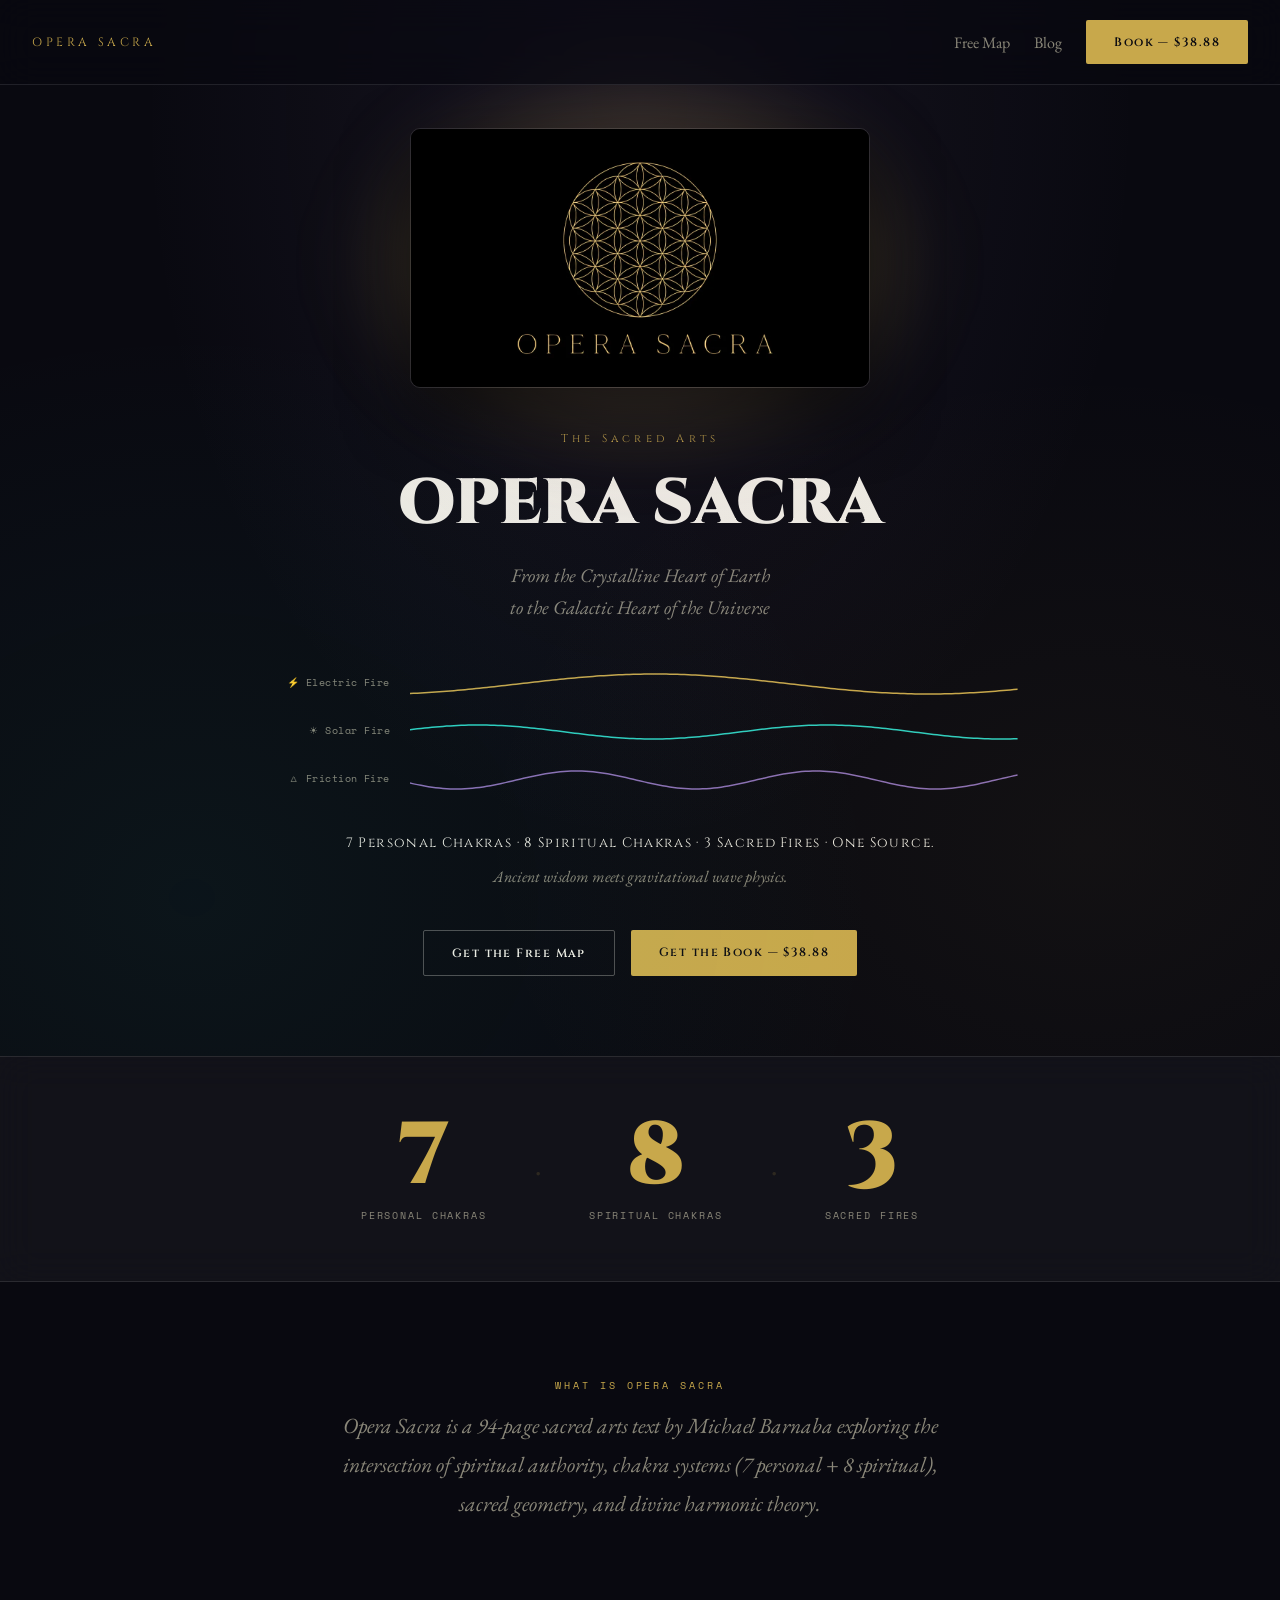
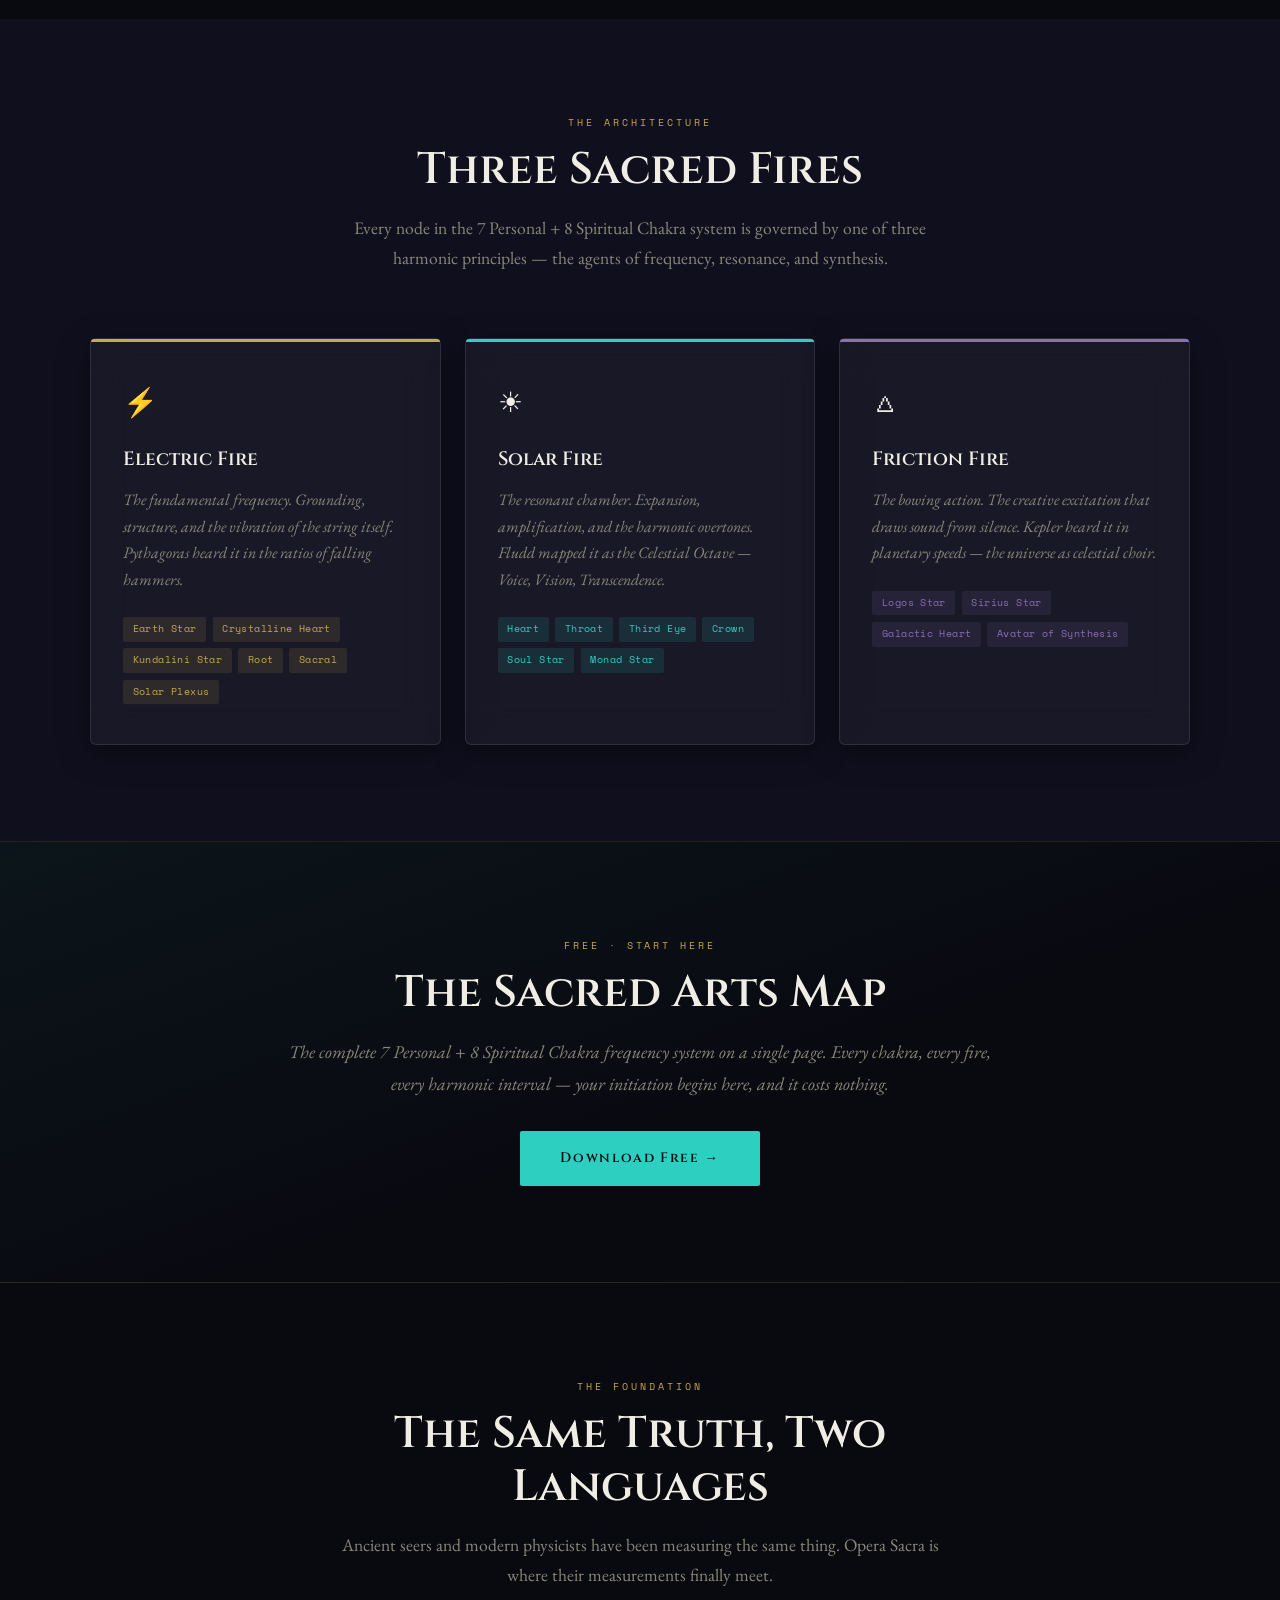
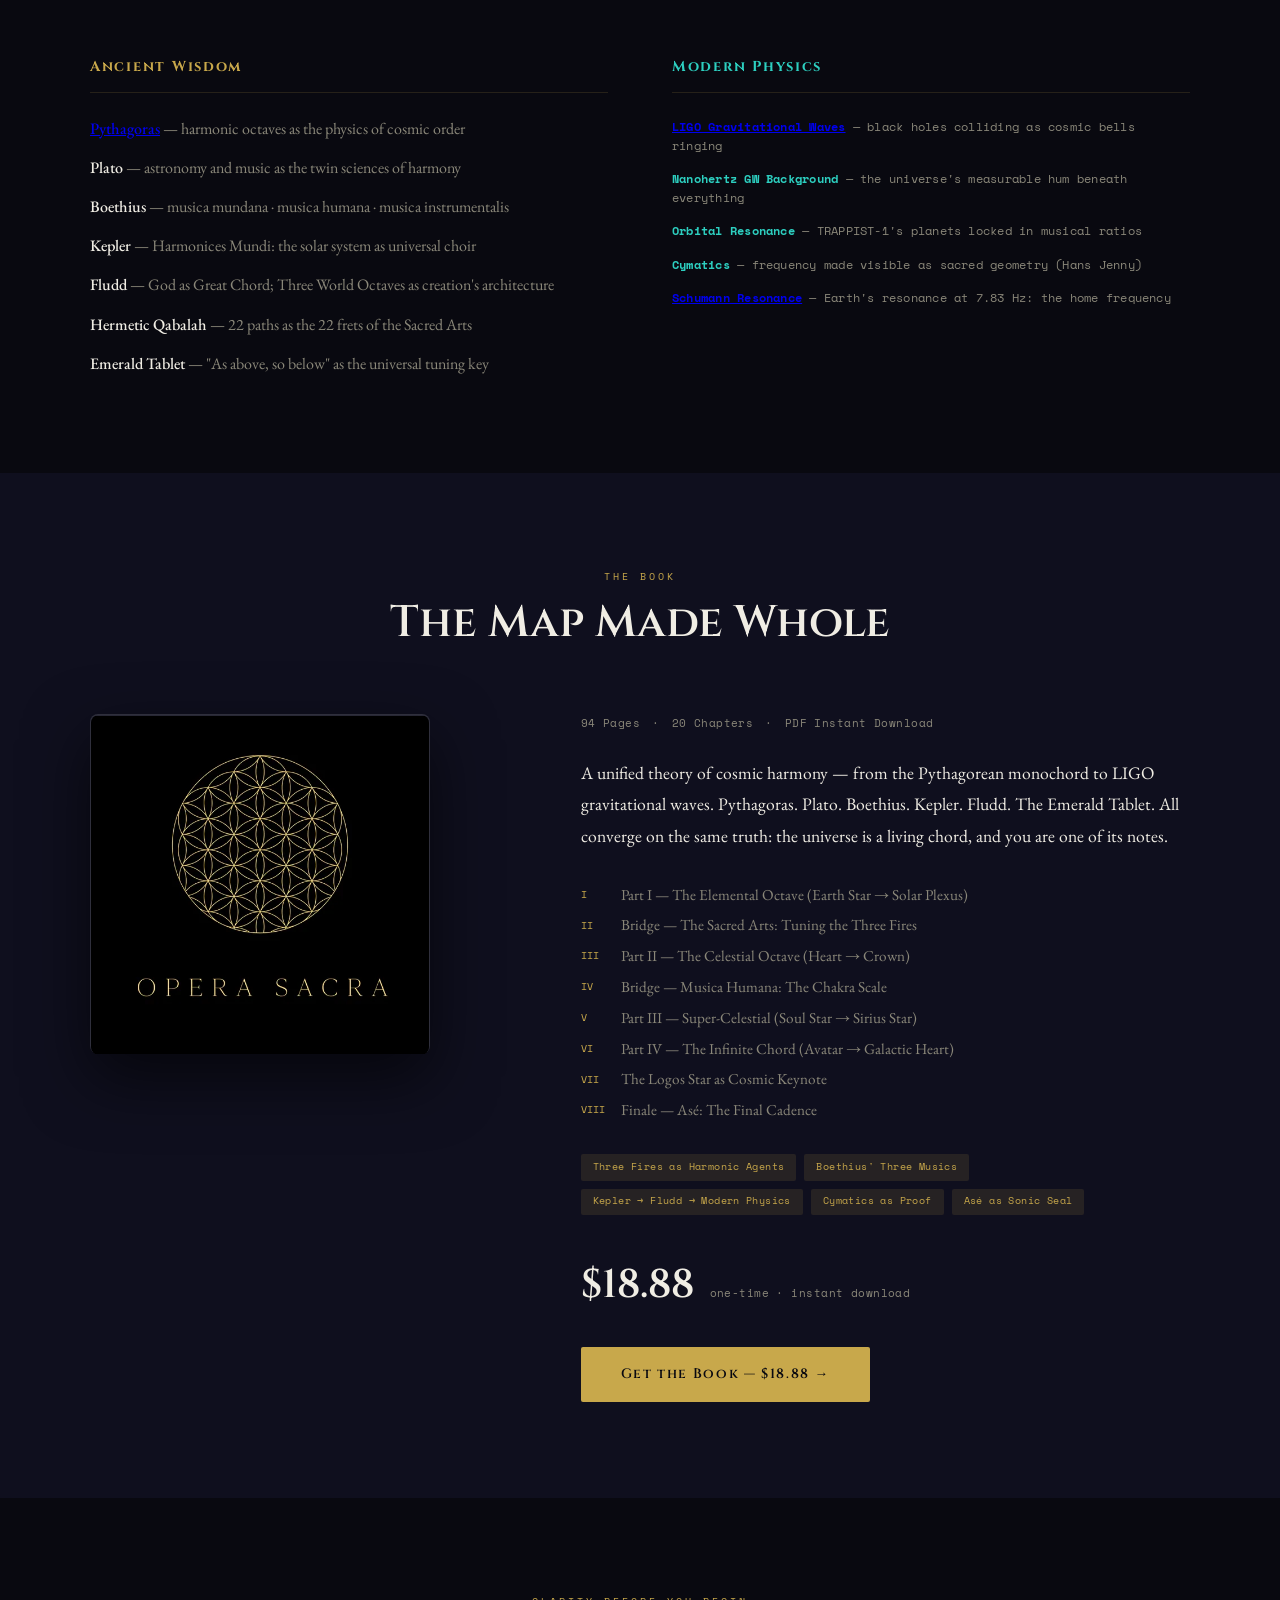
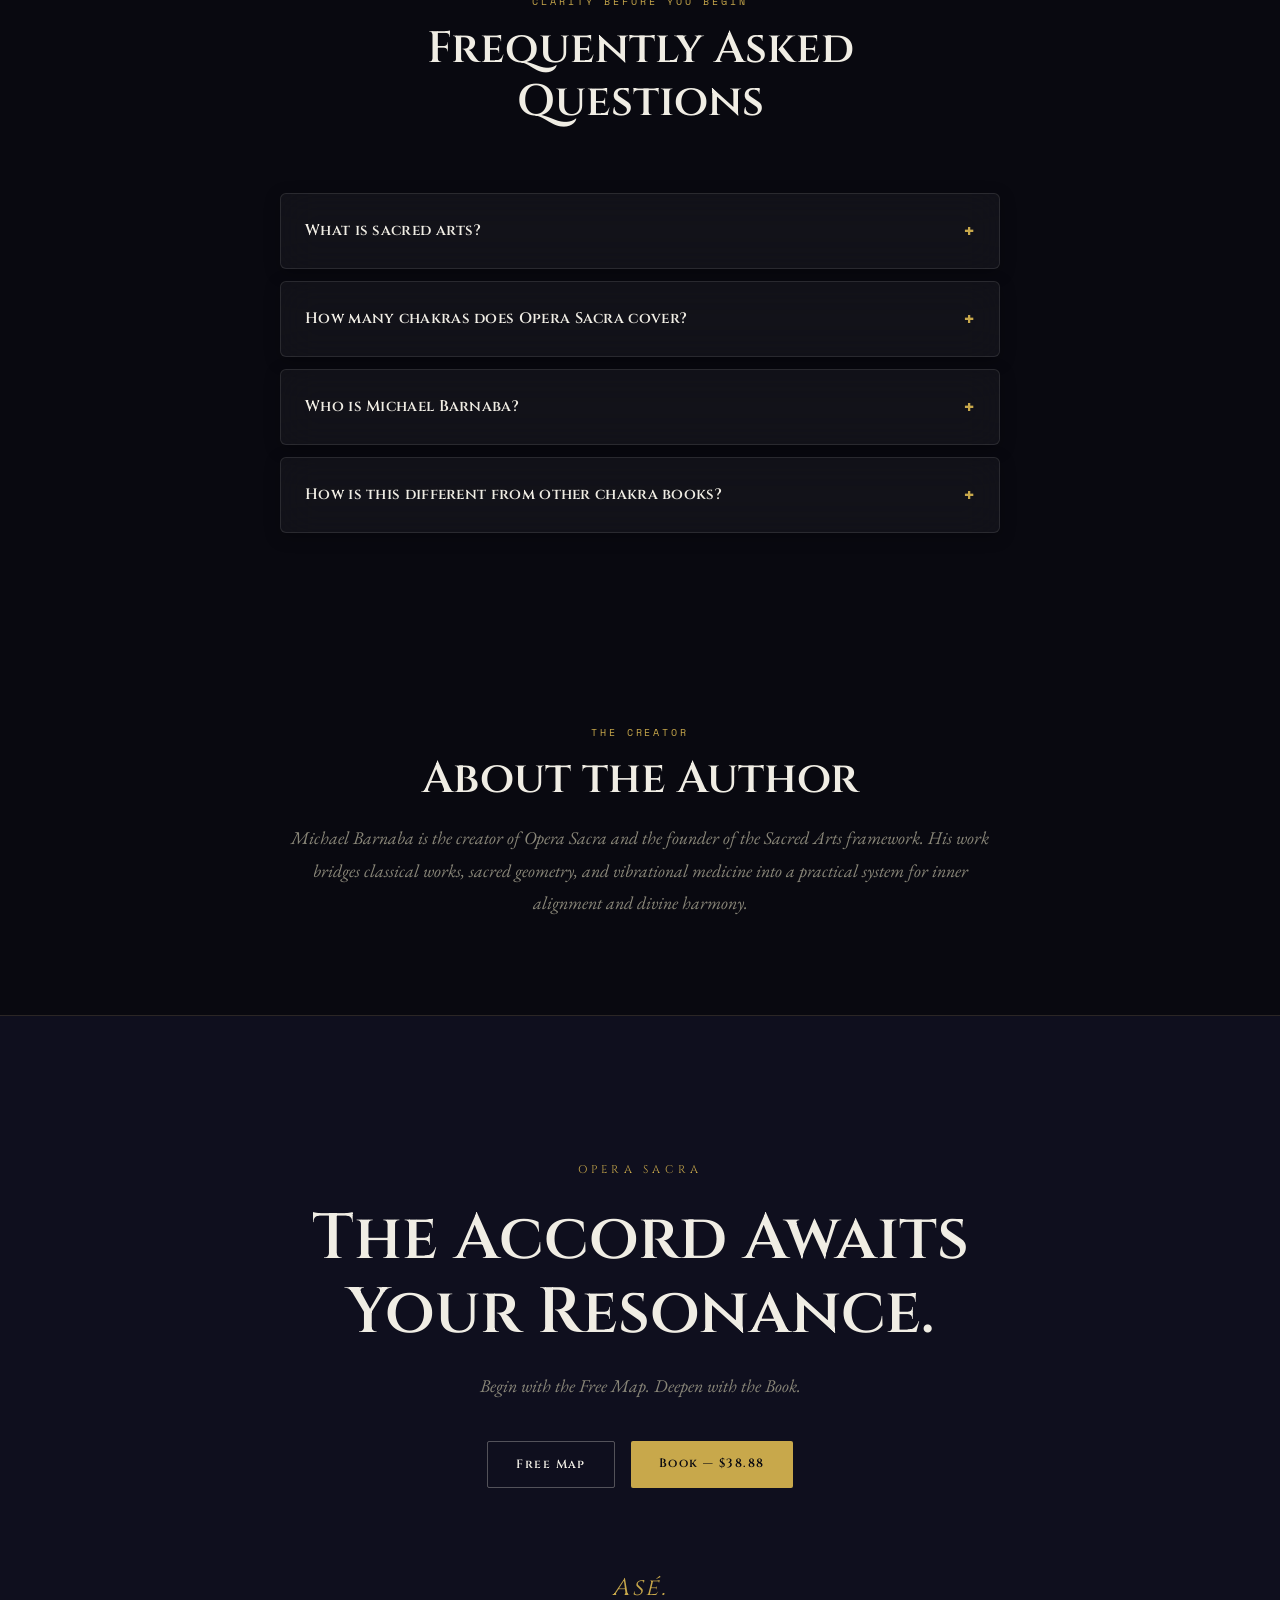
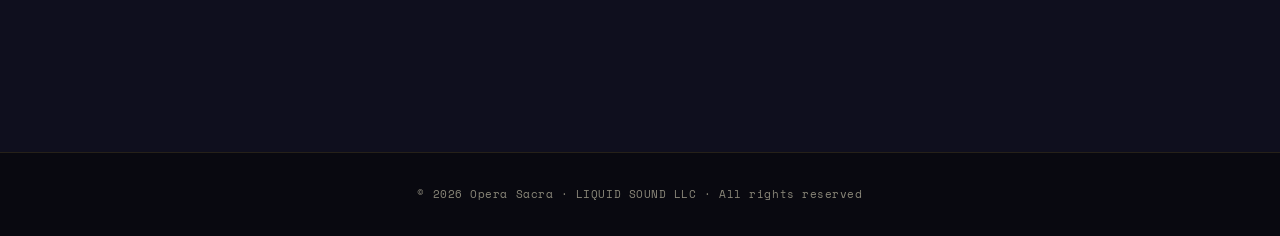
==== commit 42ece850: "Update book price to $18.88" ====
--- a/index.html
+++ b/index.html
@@ -71,7 +71,7 @@
         "inLanguage": "en",
         "offers": {
           "@type": "Offer",
-          "price": "38.88",
+          "price": "18.88",
           "priceCurrency": "USD",
           "availability": "https://schema.org/InStock",
           "url": "https://operasacra.gumroad.com/l/sacred-arts-blueprint"
@@ -337,10 +337,10 @@
             <span>Asé as Sonic Seal</span>
           </div>
           <div class="book-price-row">
-            <span class="book-price">$38.88</span>
+            <span class="book-price">$18.88</span>
             <span class="book-price-note">one-time · instant download</span>
           </div>
-          <a href="https://operasacra.gumroad.com/l/sacred-arts-blueprint" class="btn btn-gold btn-large" target="_blank" rel="noopener">Get the Book — $38.88 →</a>
+          <a href="https://operasacra.gumroad.com/l/sacred-arts-blueprint" class="btn btn-gold btn-large" target="_blank" rel="noopener">Get the Book — $18.88 →</a>
         </div>
       </div>
     </div>
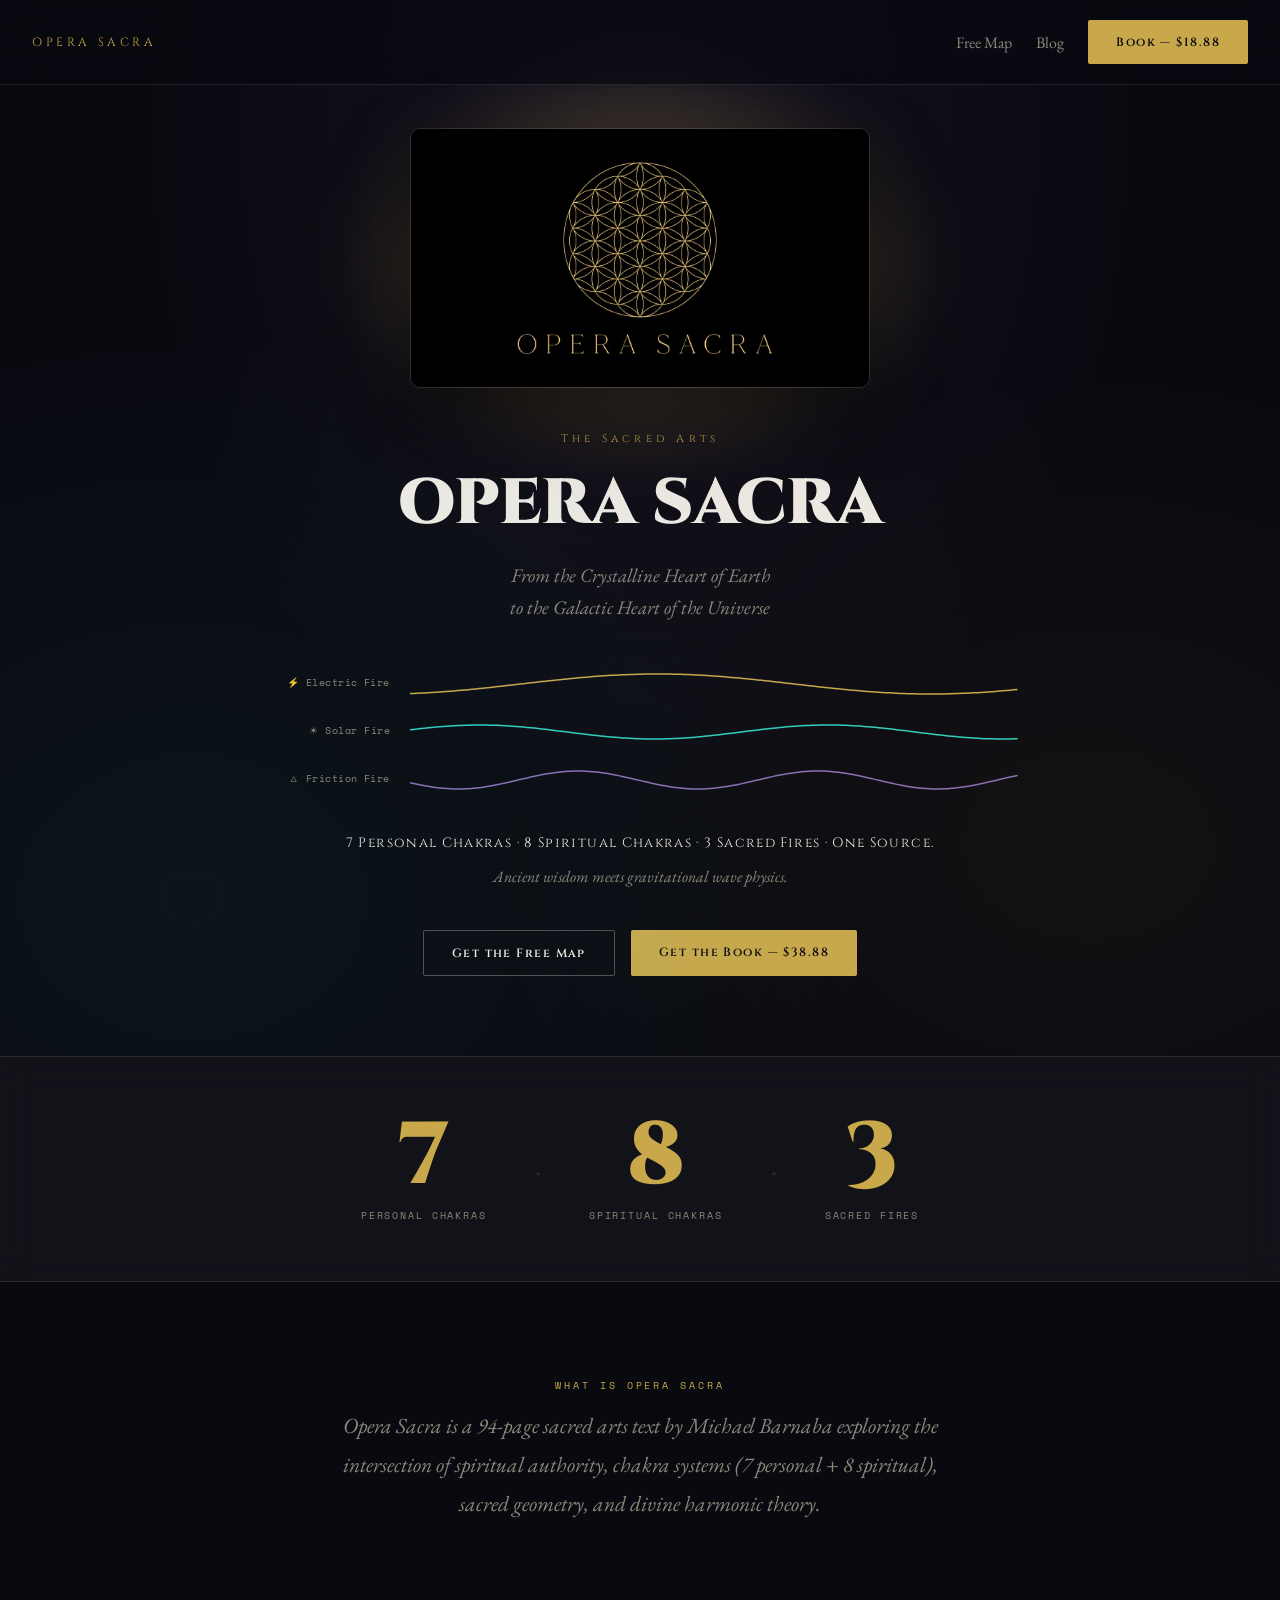
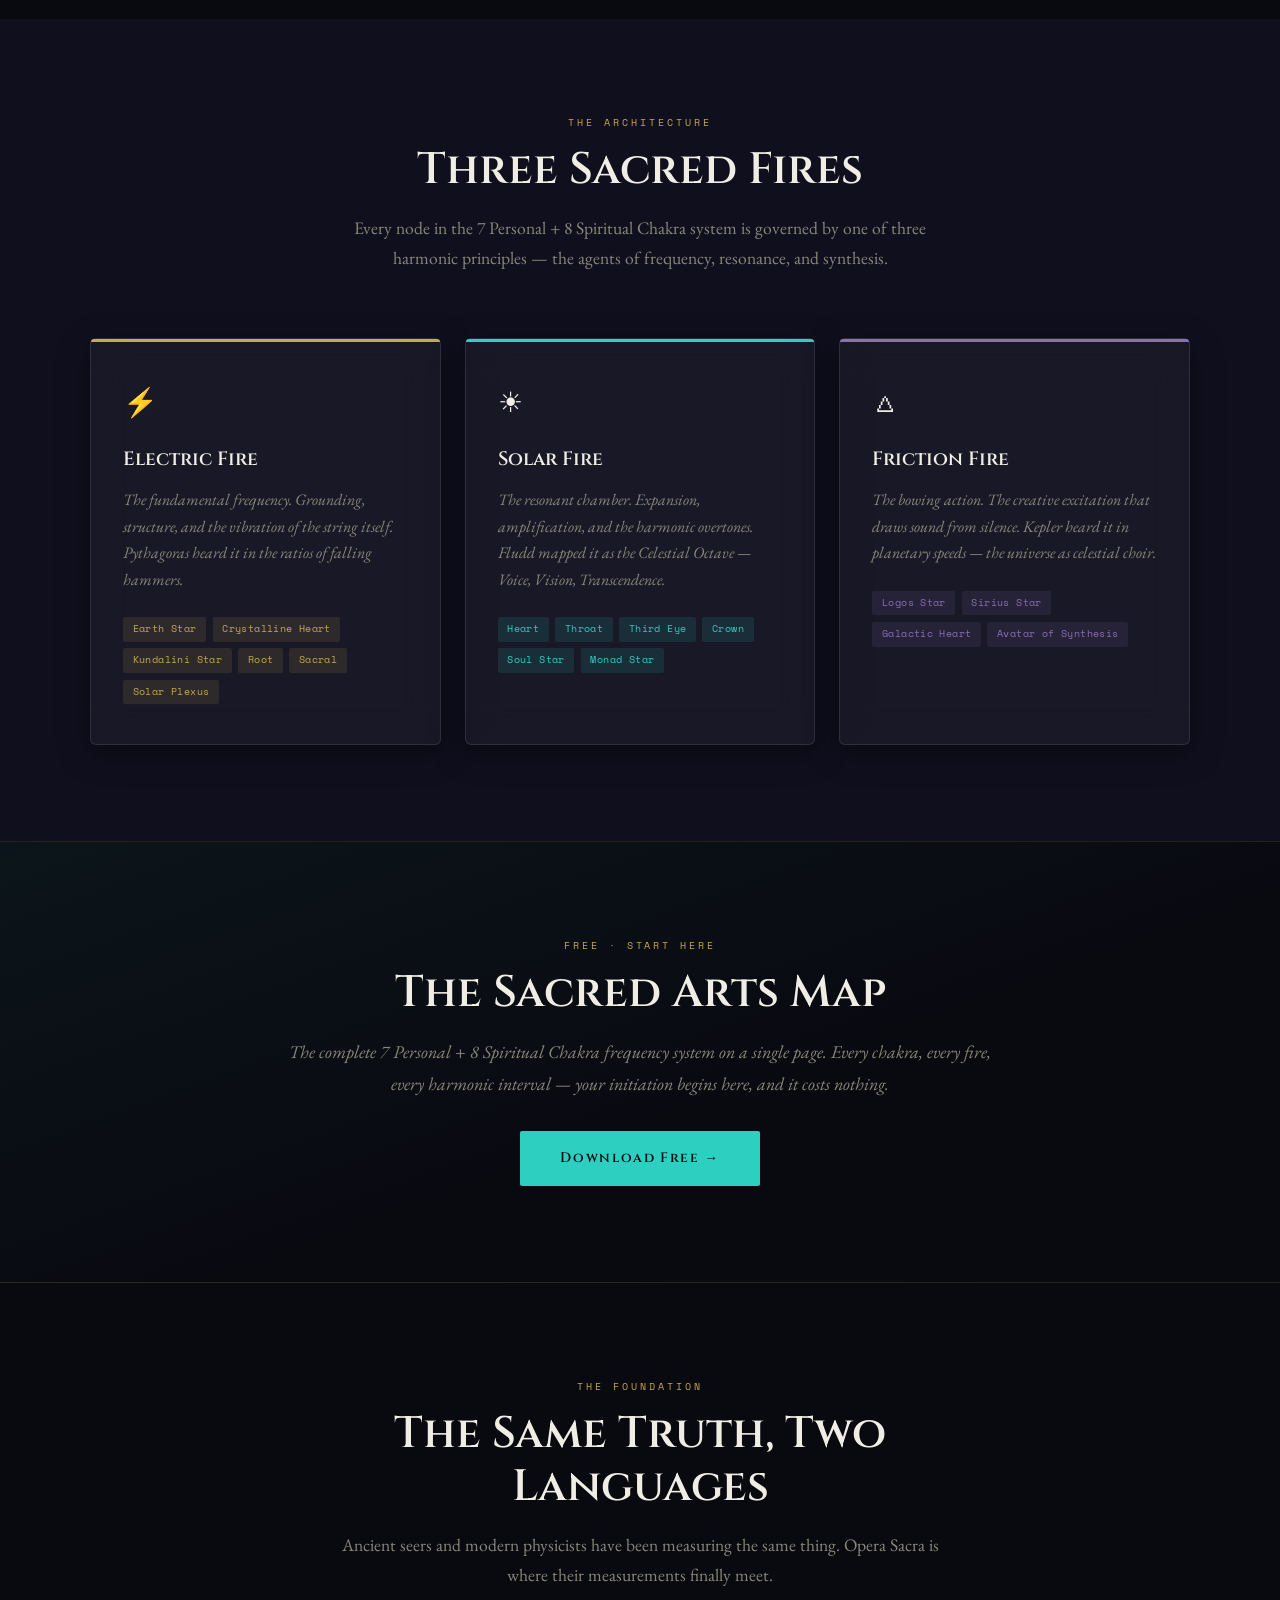
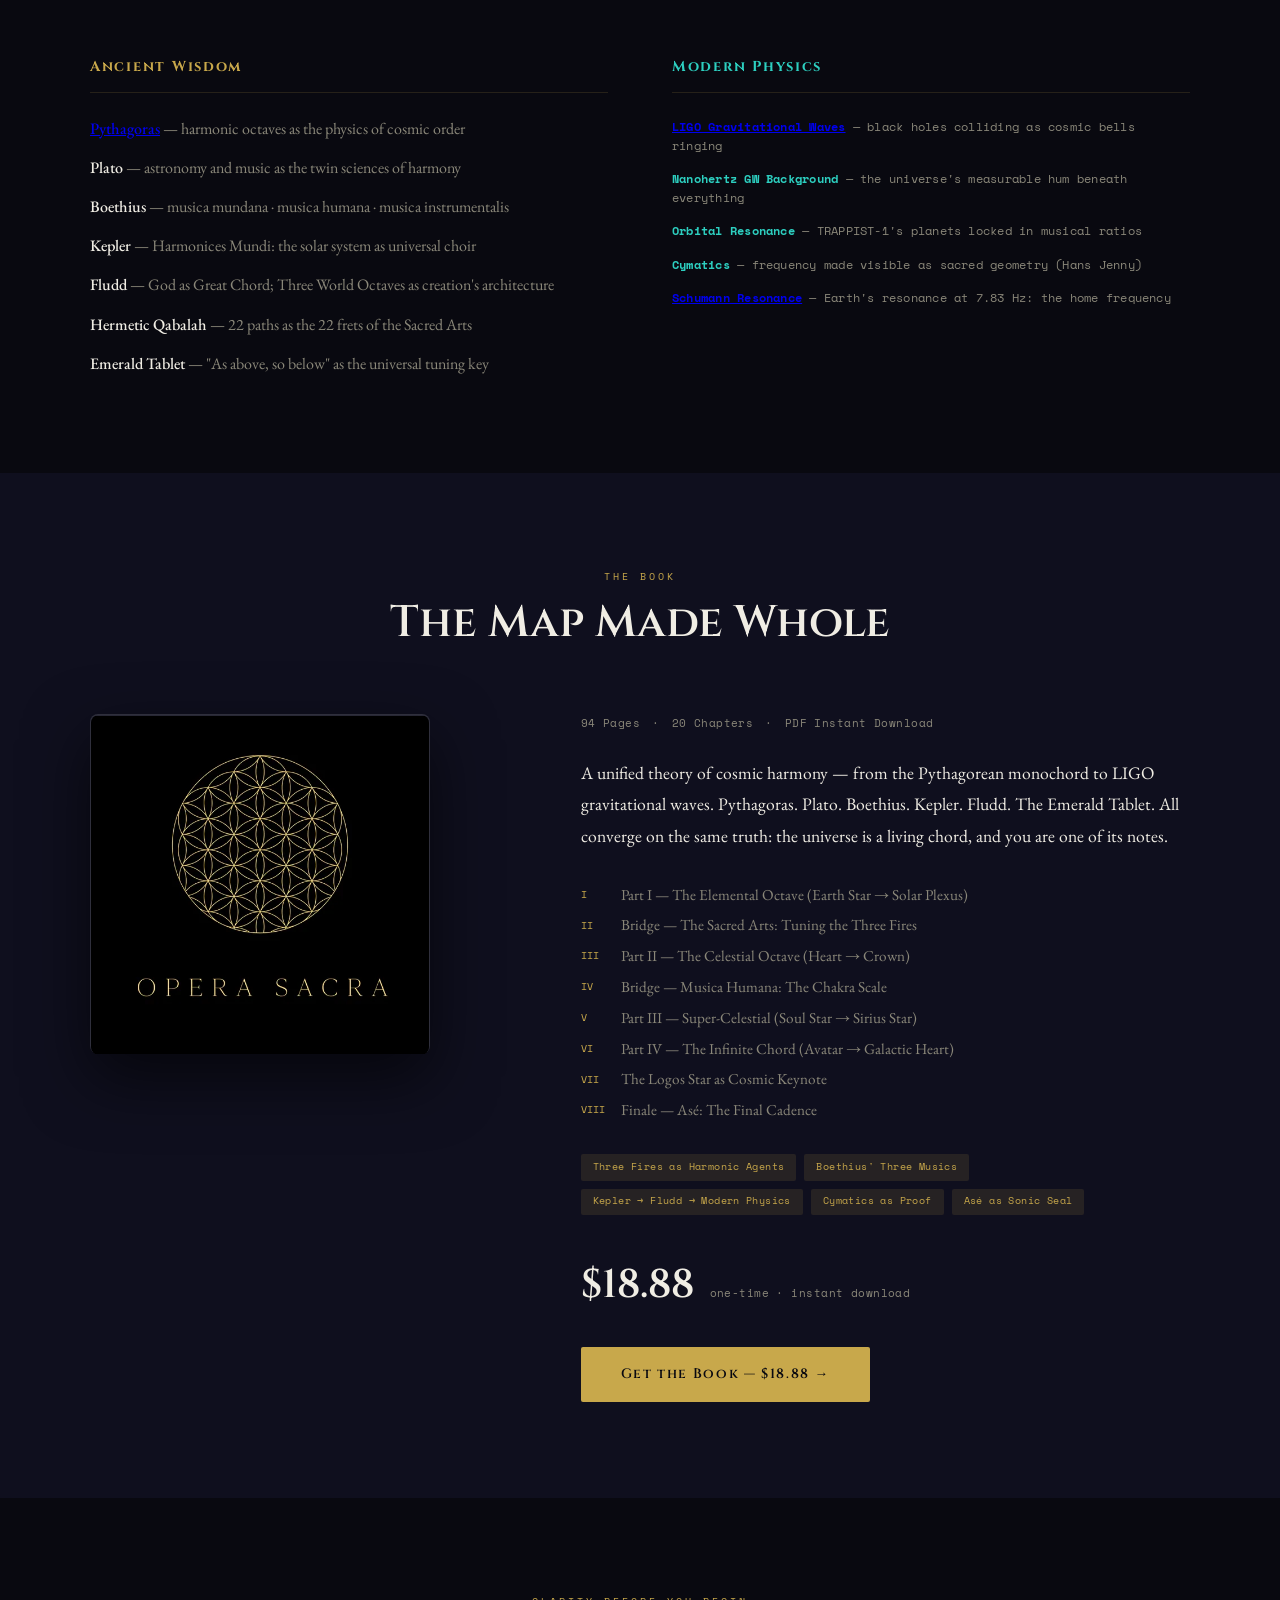
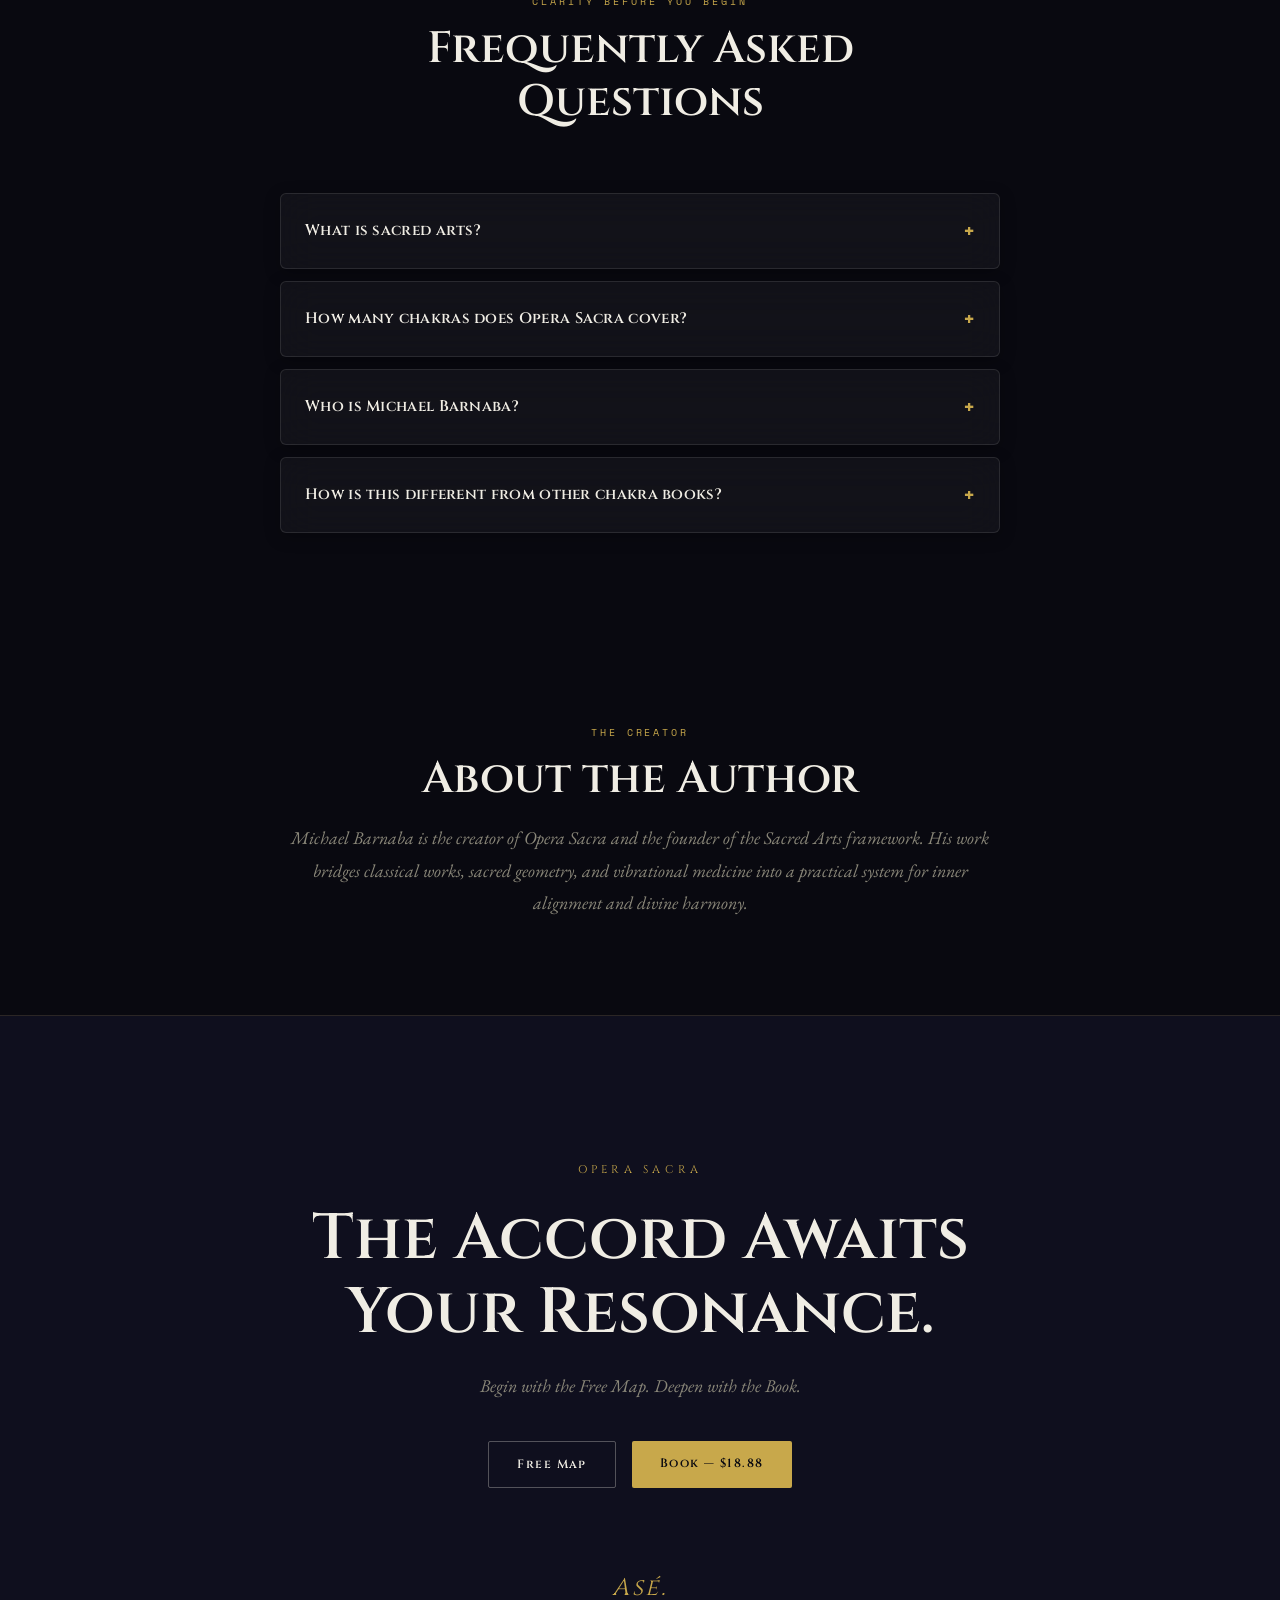
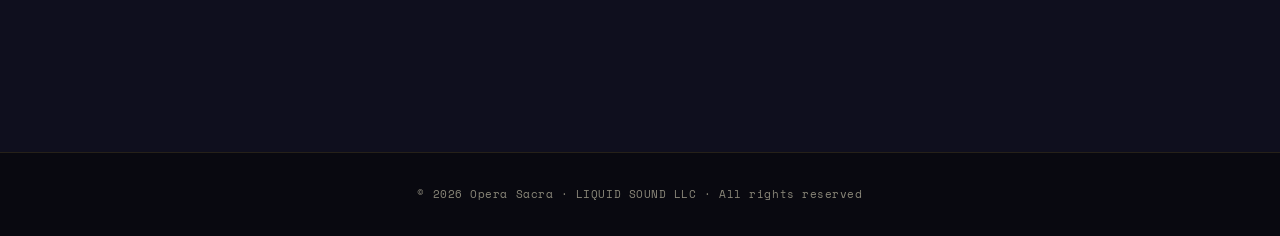
==== commit 5713386a: "Update nav and finale CTA links to $18.88" ====
--- a/index.html
+++ b/index.html
@@ -127,7 +127,7 @@
     <div class="nav-links">
       <a href="#map" class="nav-link">Free Map</a>
       <a href="/blog/divine-accord-map/" class="nav-link">Blog</a>
-      <a href="https://operasacra.gumroad.com/l/sacred-arts-blueprint" class="btn btn-gold" target="_blank" rel="noopener">Book — $38.88</a>
+      <a href="https://operasacra.gumroad.com/l/sacred-arts-blueprint" class="btn btn-gold" target="_blank" rel="noopener">Book — $18.88</a>
     </div>
   </nav>
 
@@ -390,7 +390,7 @@
     <p class="finale-sub">Begin with the Free Map. Deepen with the Book.</p>
     <div class="finale-ctas">
       <a href="#map" class="btn btn-outline">Free Map</a>
-      <a href="https://operasacra.gumroad.com/l/sacred-arts-blueprint" class="btn btn-gold" target="_blank" rel="noopener">Book — $38.88</a>
+      <a href="https://operasacra.gumroad.com/l/sacred-arts-blueprint" class="btn btn-gold" target="_blank" rel="noopener">Book — $18.88</a>
     </div>
     <p class="finale-ase">Asé.</p>
   </section>
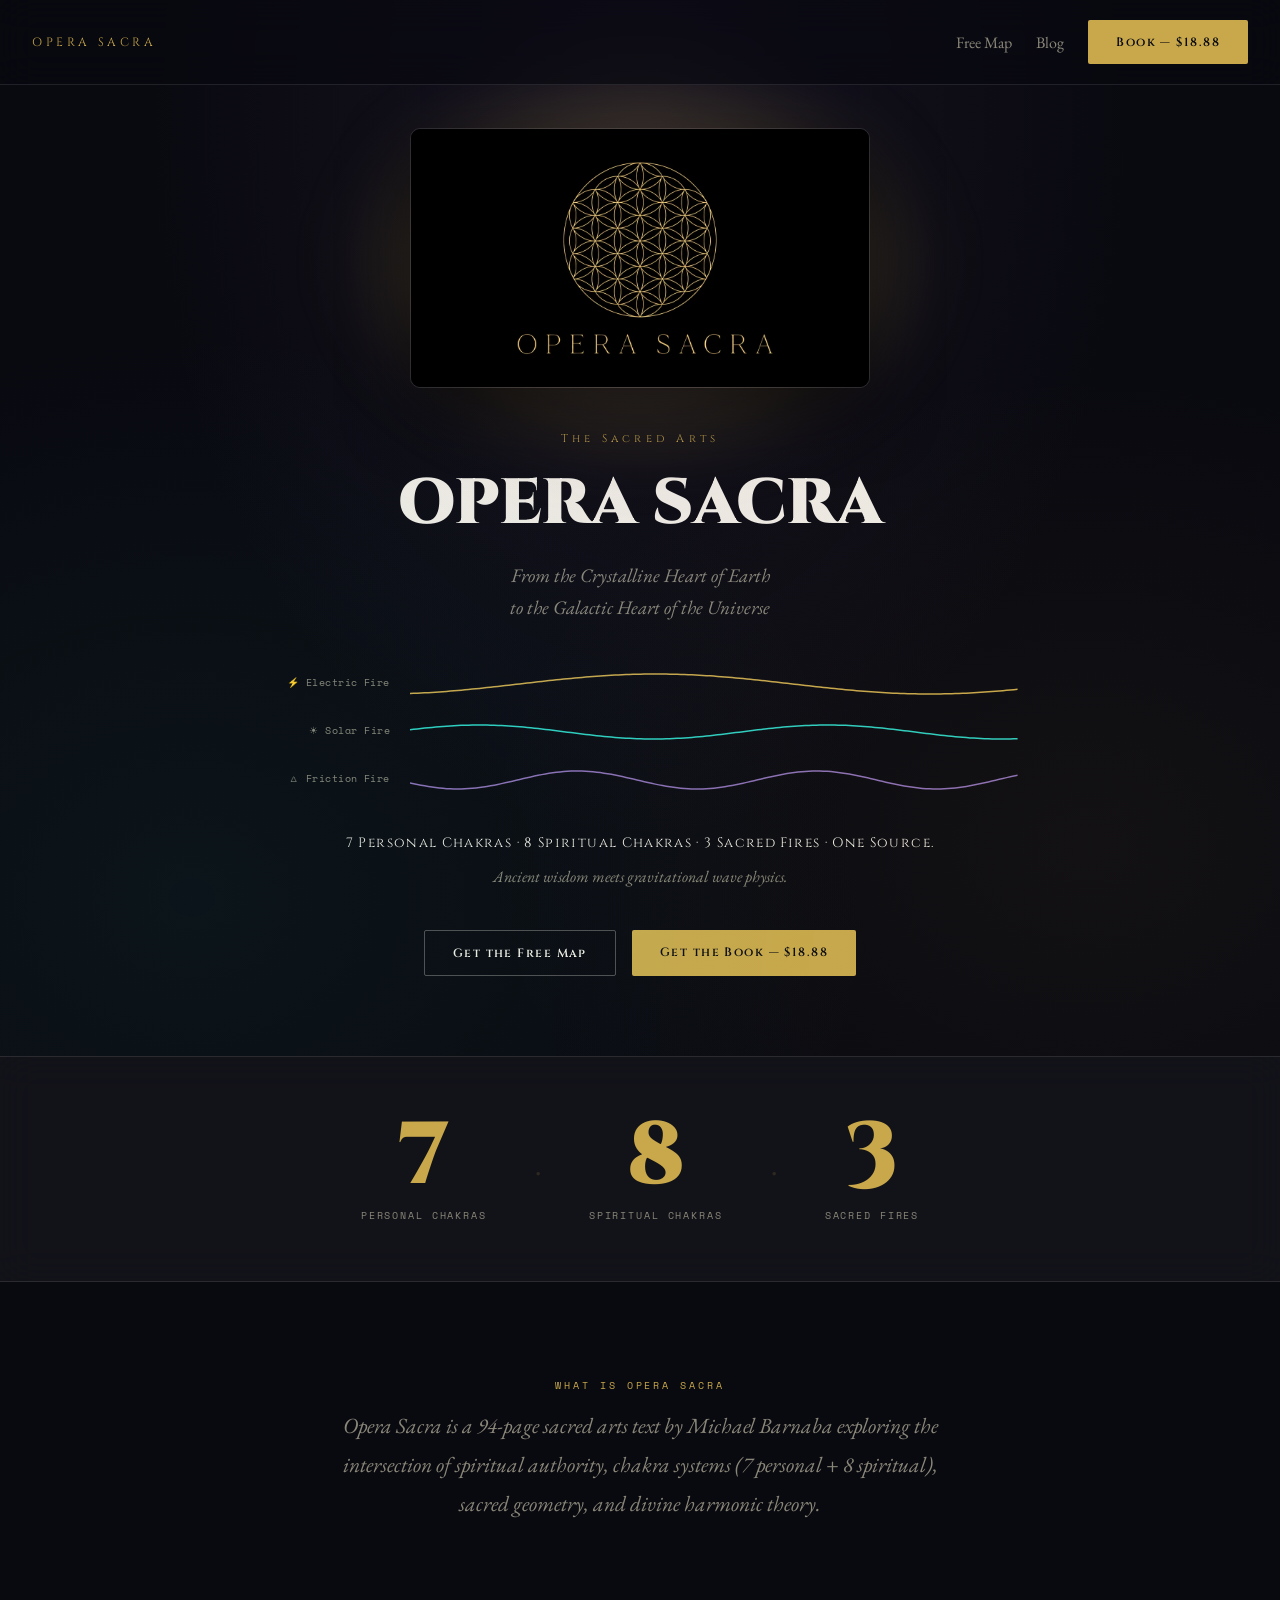
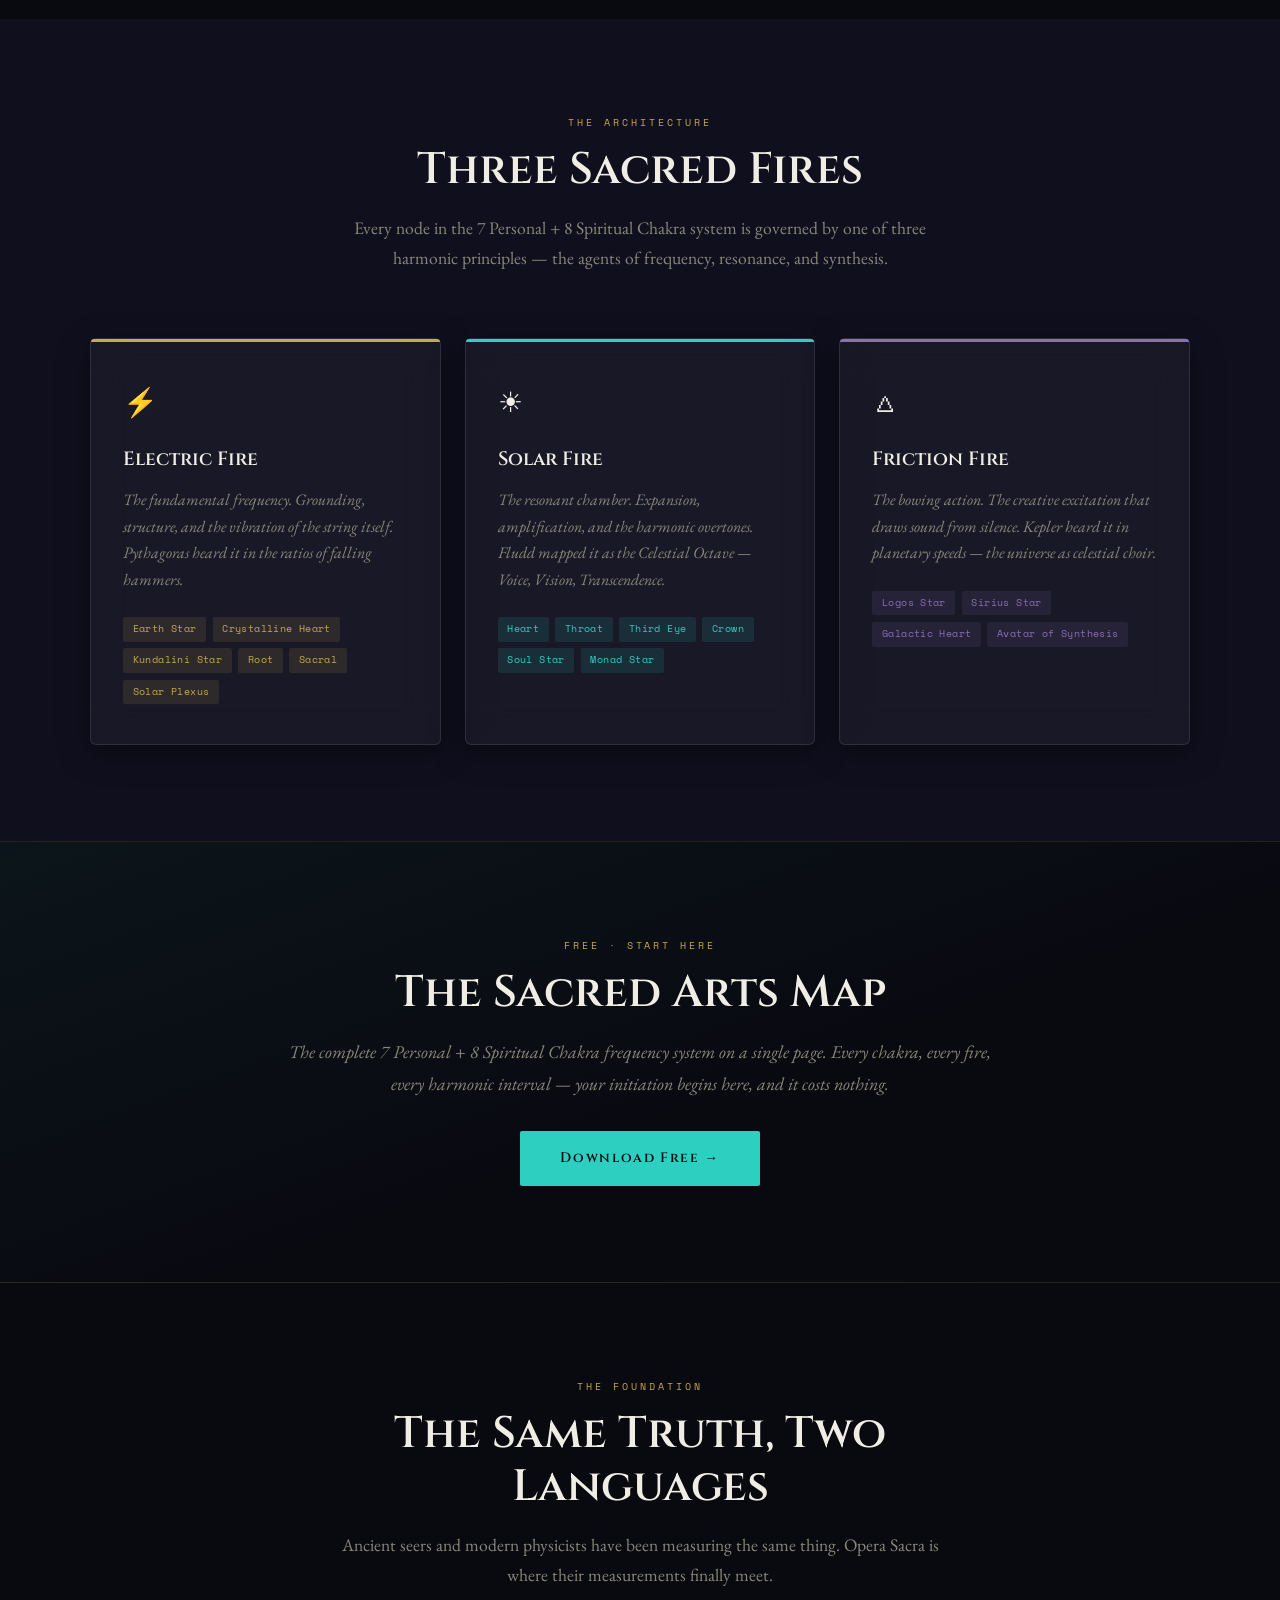
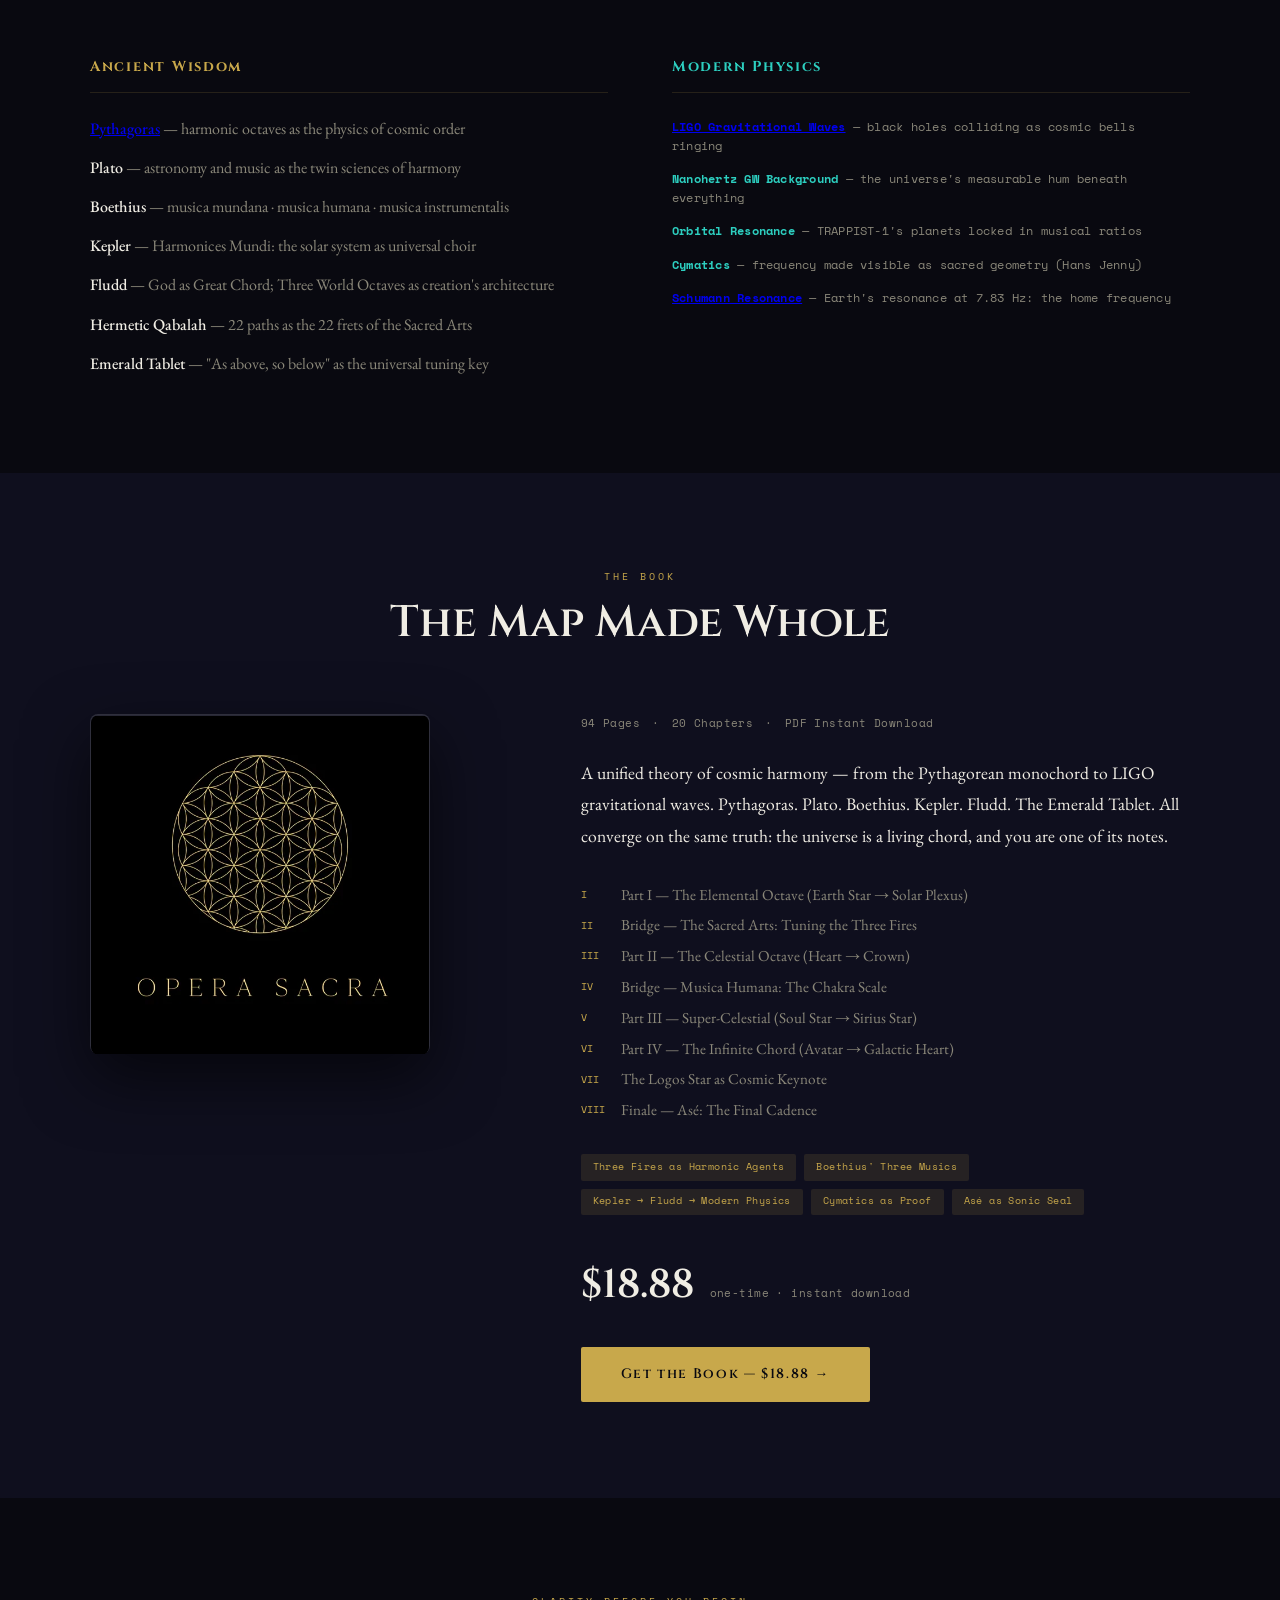
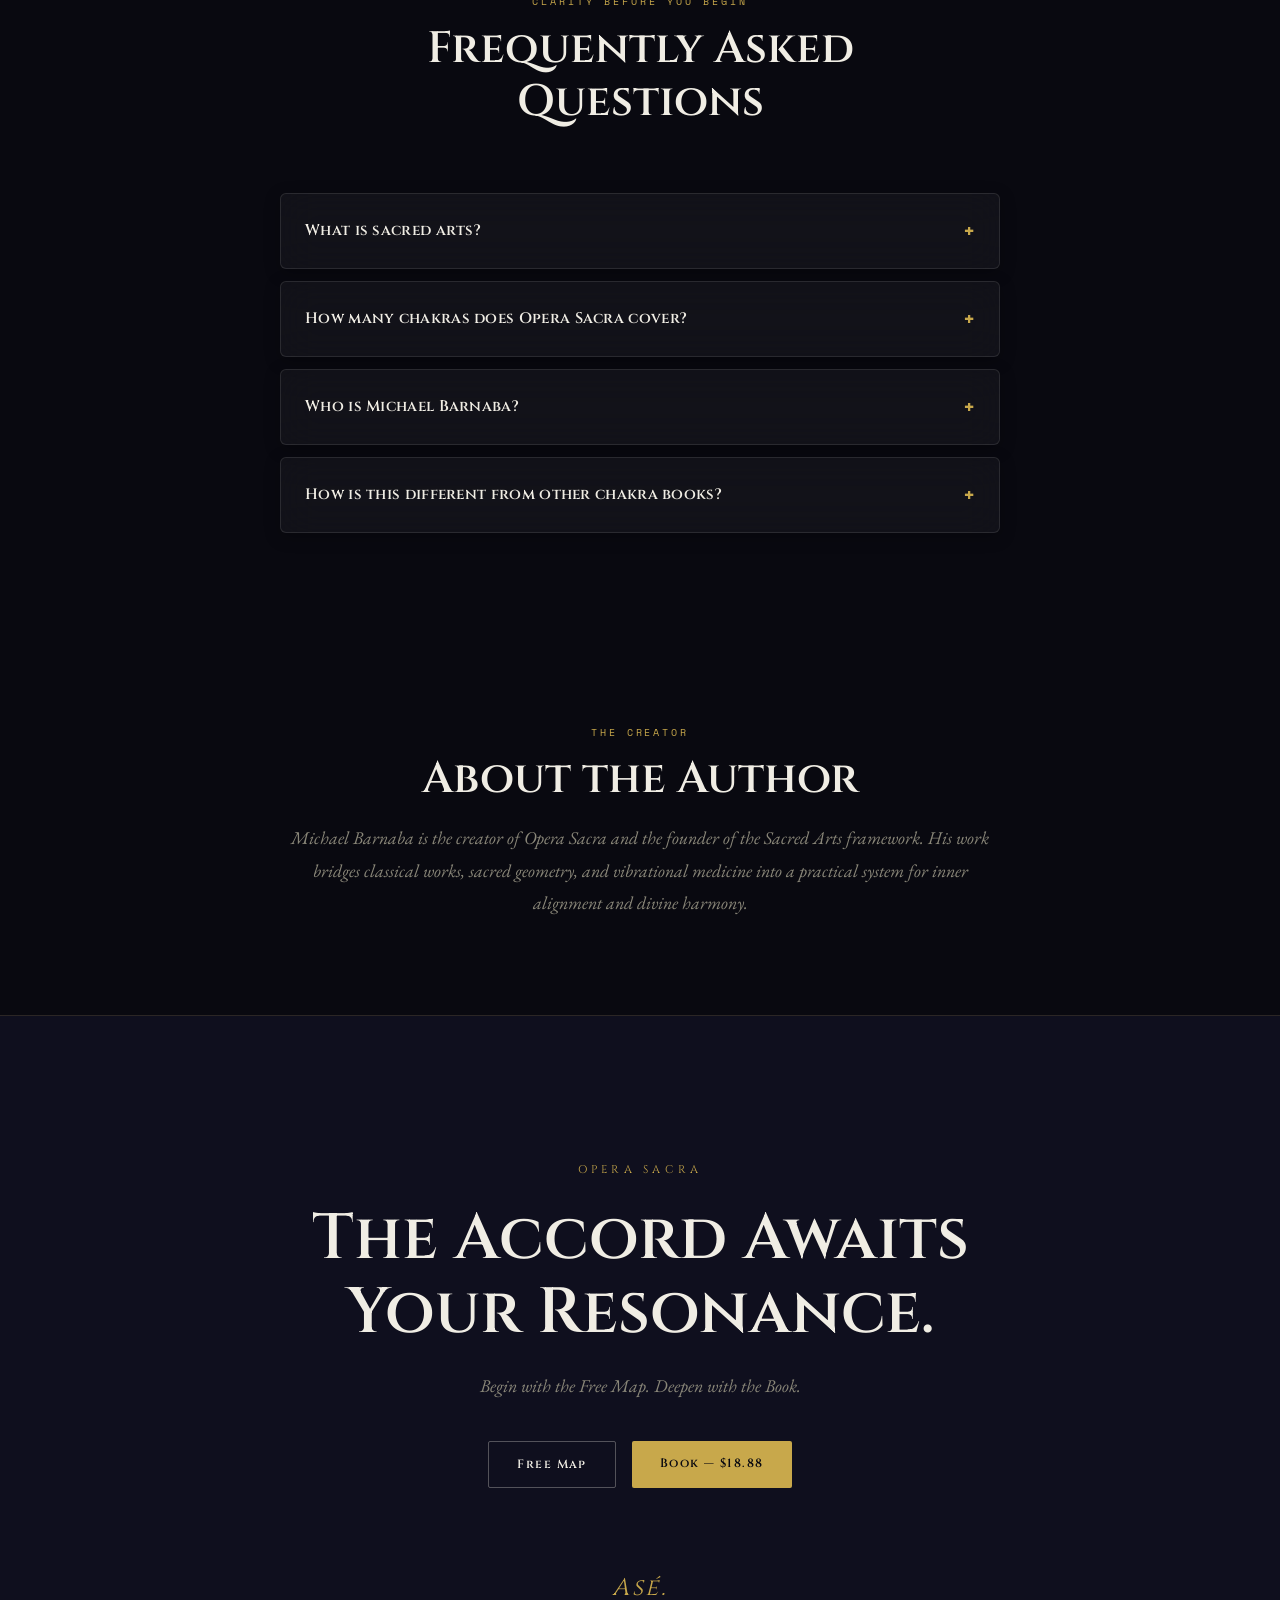
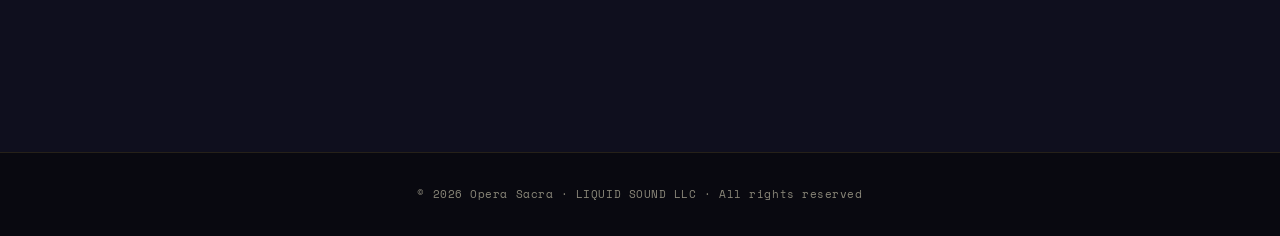
==== commit 2e65acc6: "Fix remaining Get the Book link to $18.88" ====
--- a/index.html
+++ b/index.html
@@ -174,7 +174,7 @@
     <p class="hero-sub2">Ancient wisdom meets gravitational wave physics.</p>
     <div class="hero-ctas">
       <a href="#map" class="btn btn-outline">Get the Free Map</a>
-      <a href="https://operasacra.gumroad.com/l/sacred-arts-blueprint" class="btn btn-gold" target="_blank" rel="noopener">Get the Book — $38.88</a>
+      <a href="https://operasacra.gumroad.com/l/sacred-arts-blueprint" class="btn btn-gold" target="_blank" rel="noopener">Get the Book — $18.88</a>
     </div>
   </section>
 
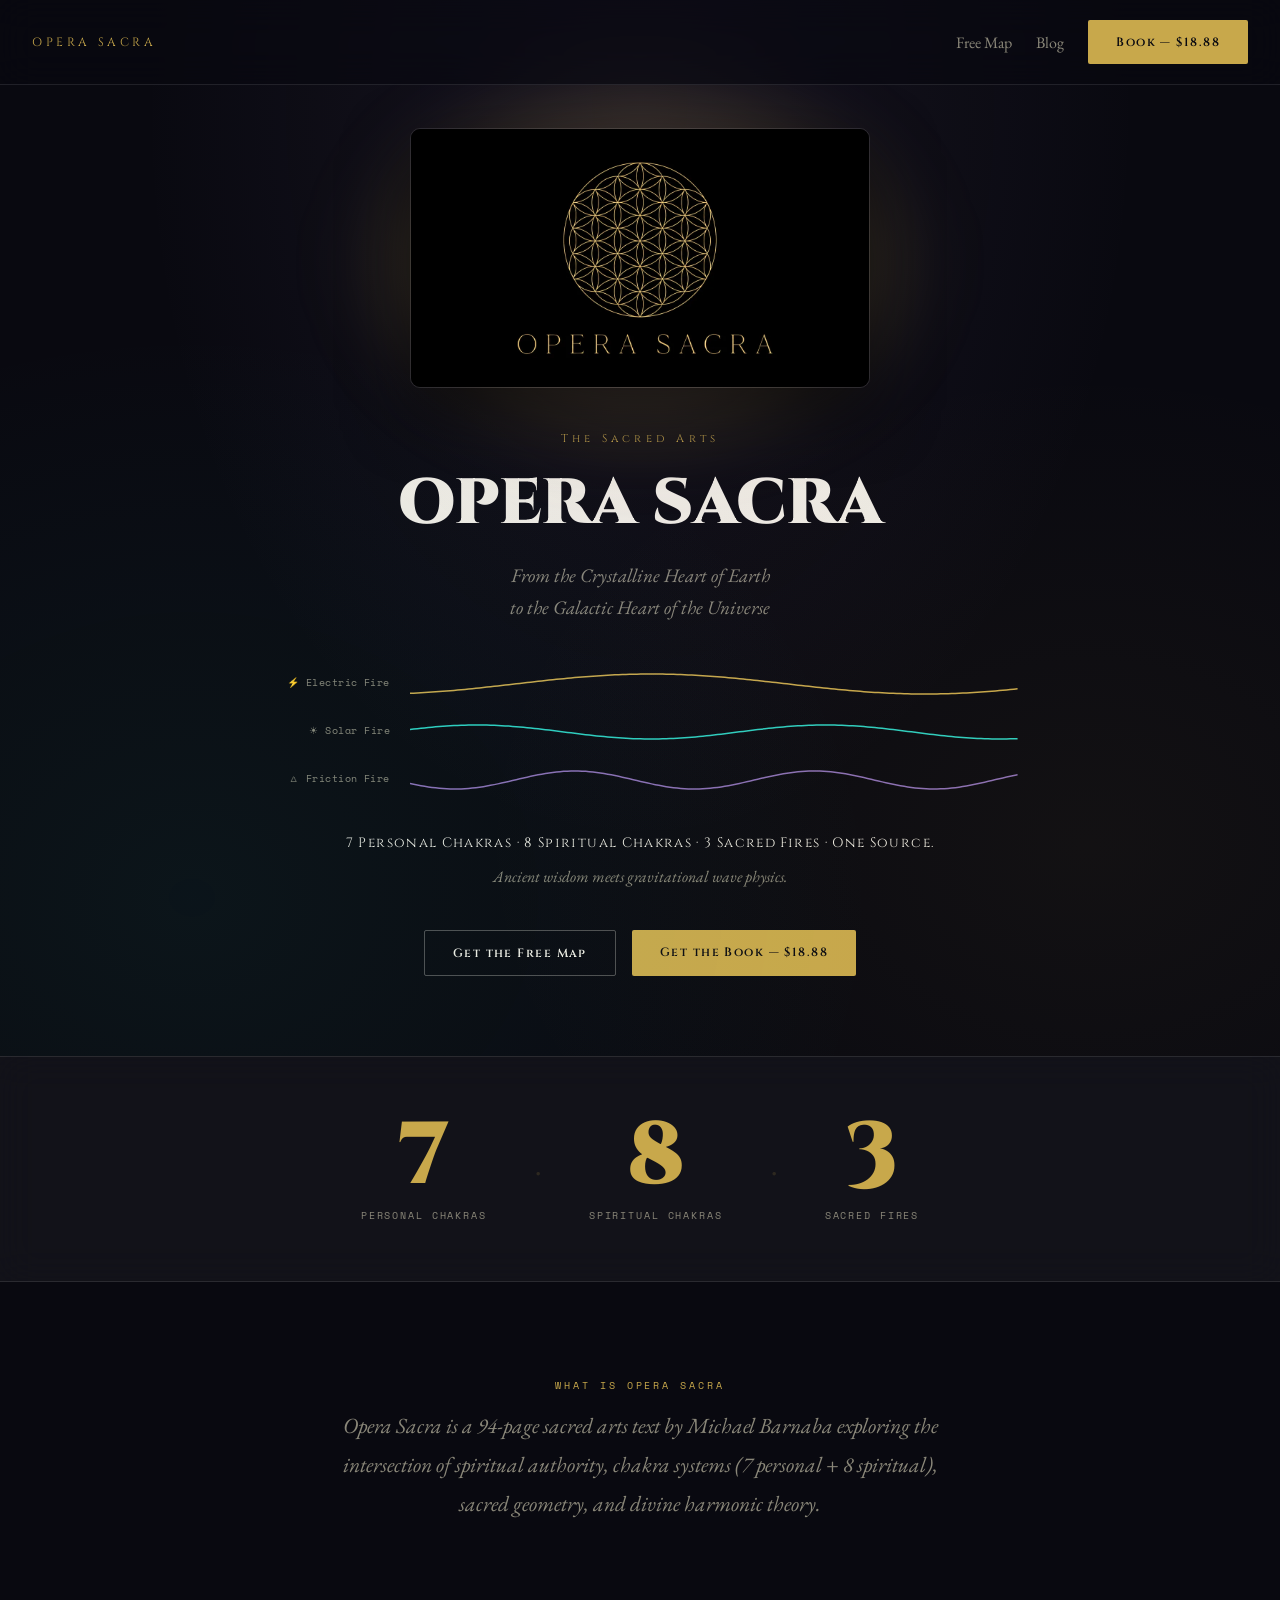
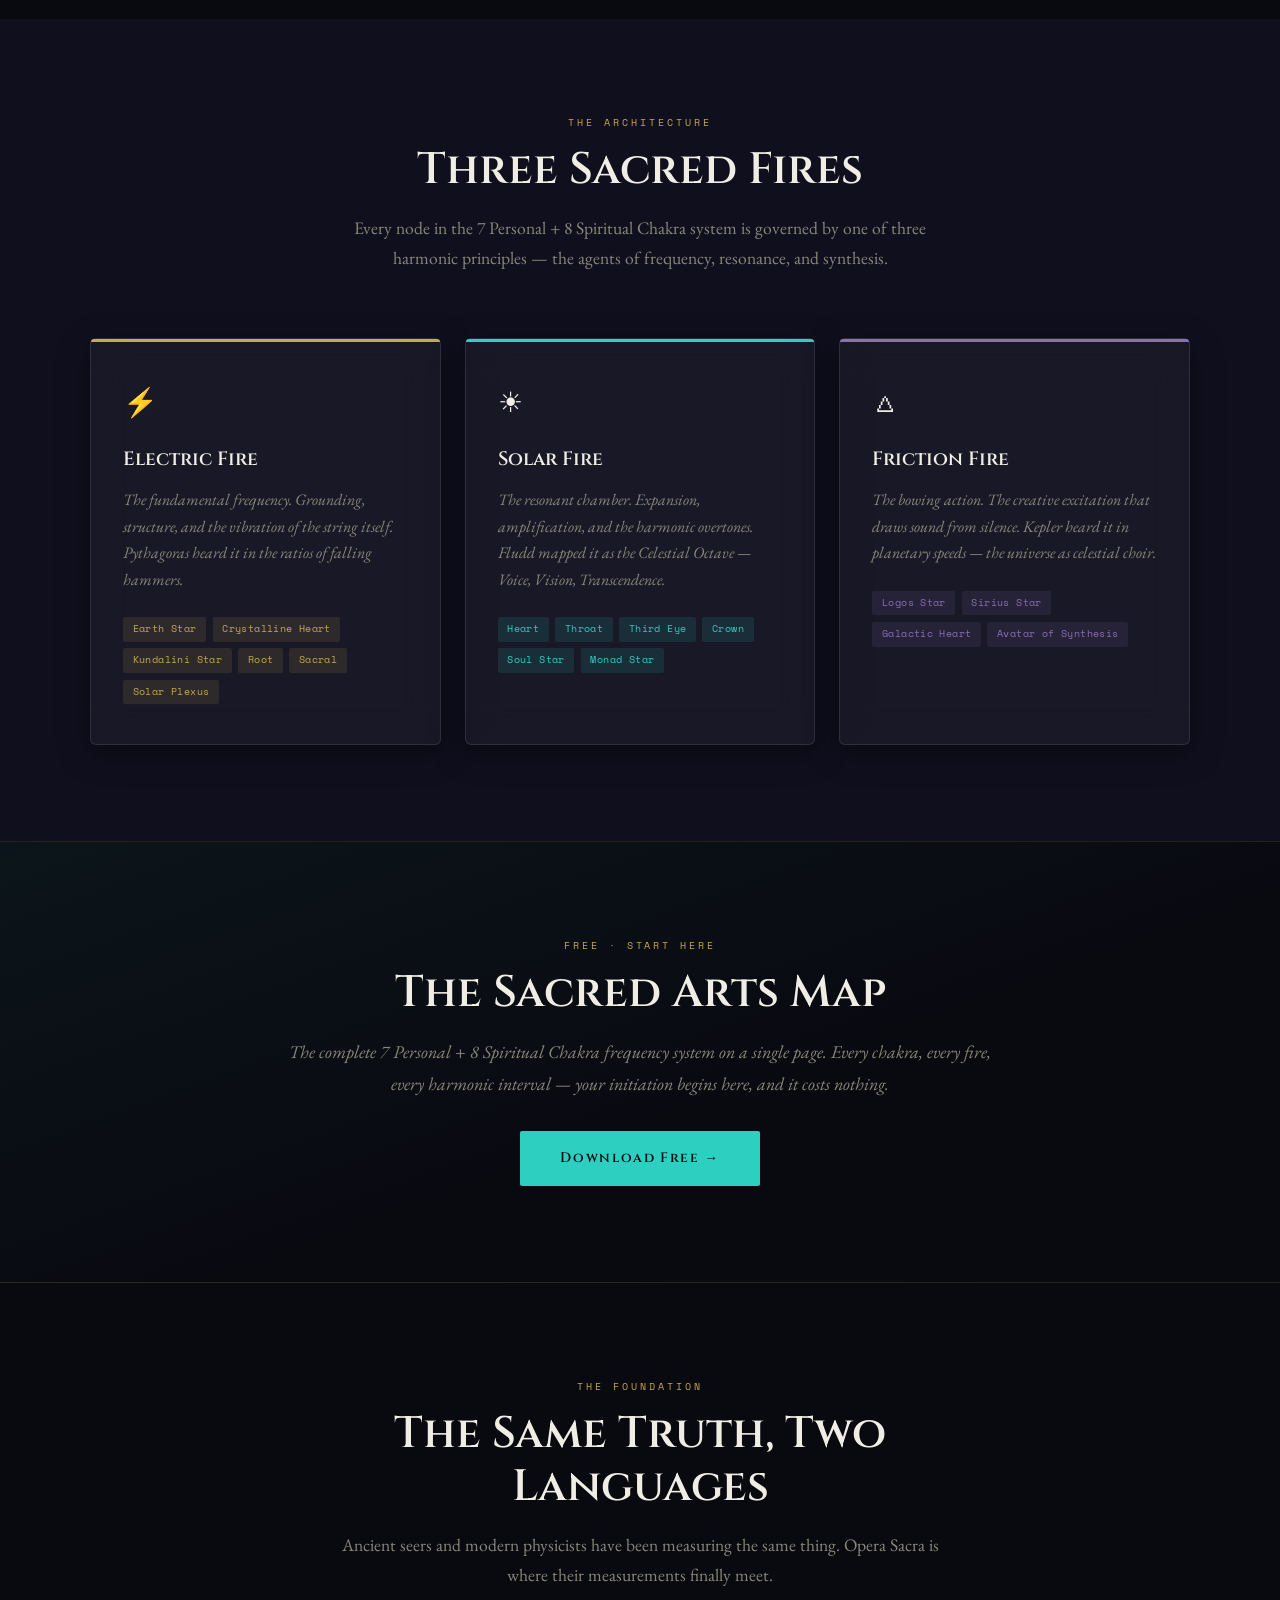
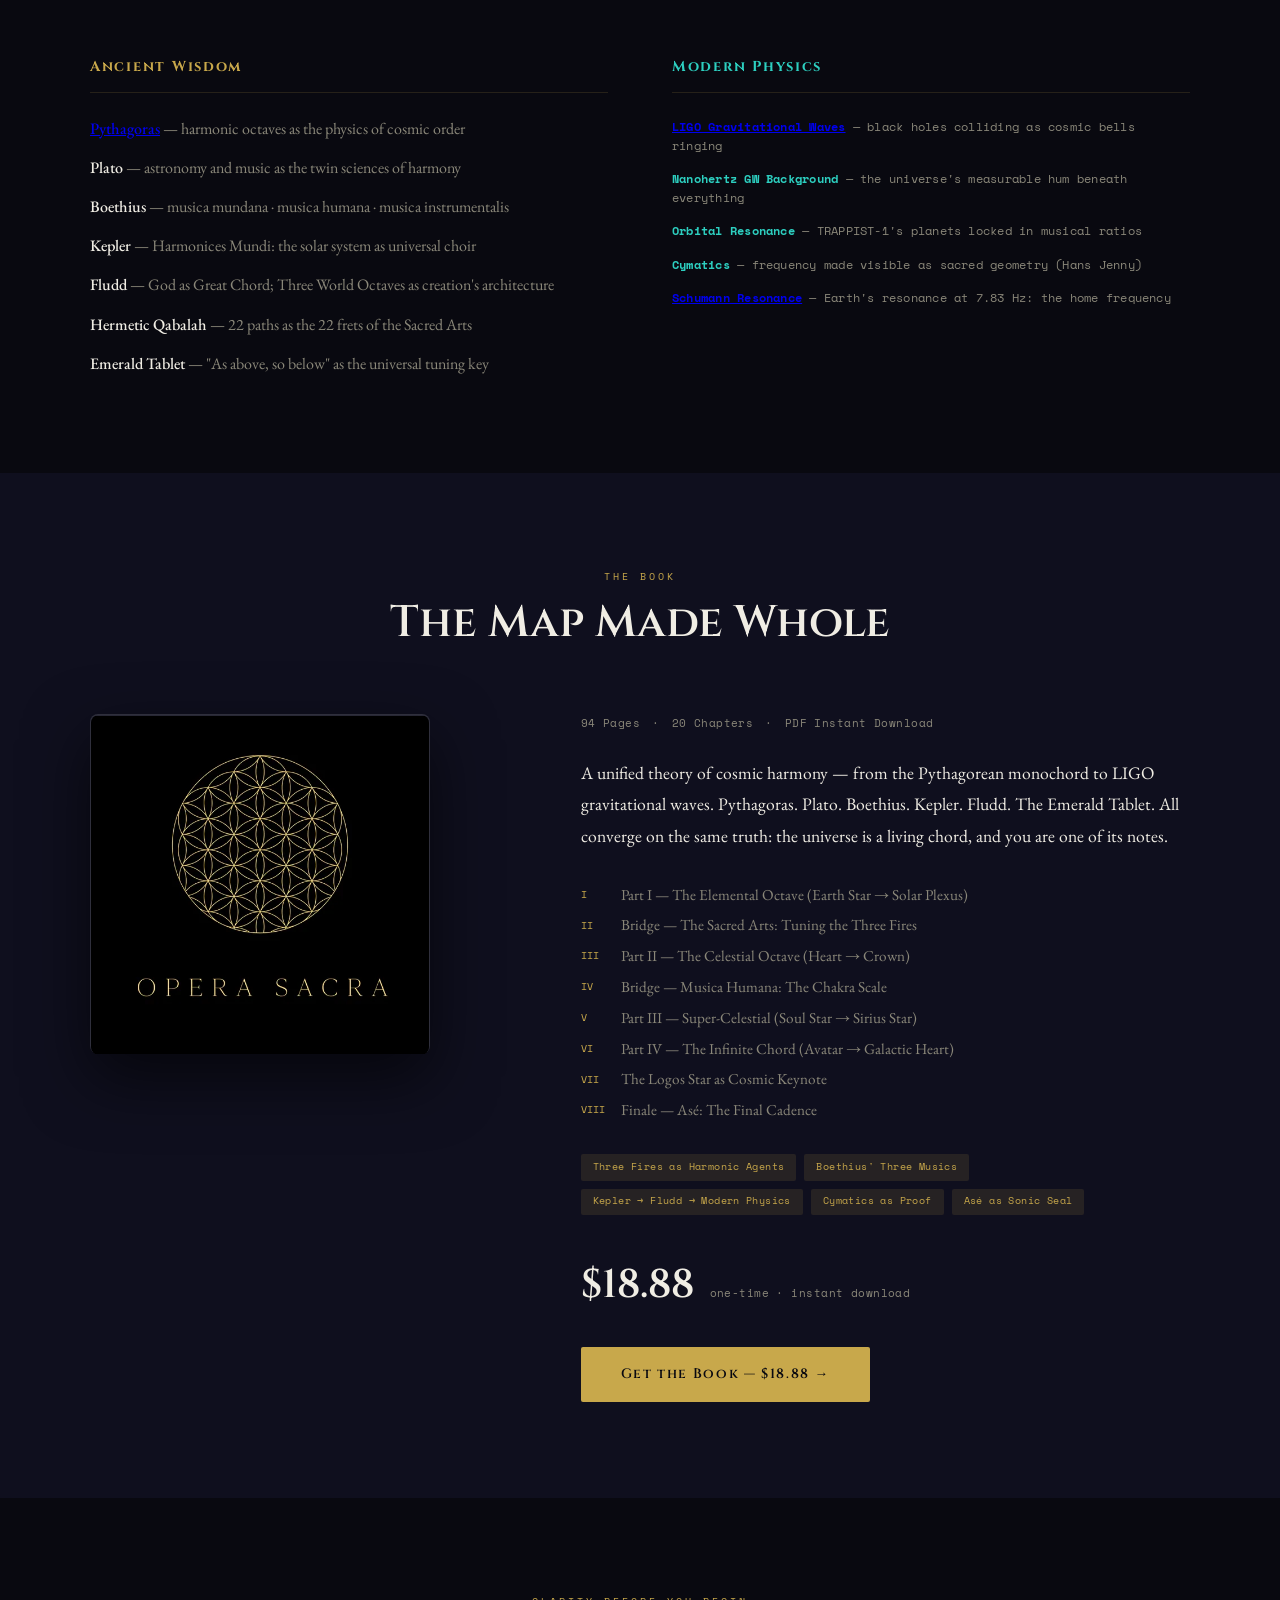
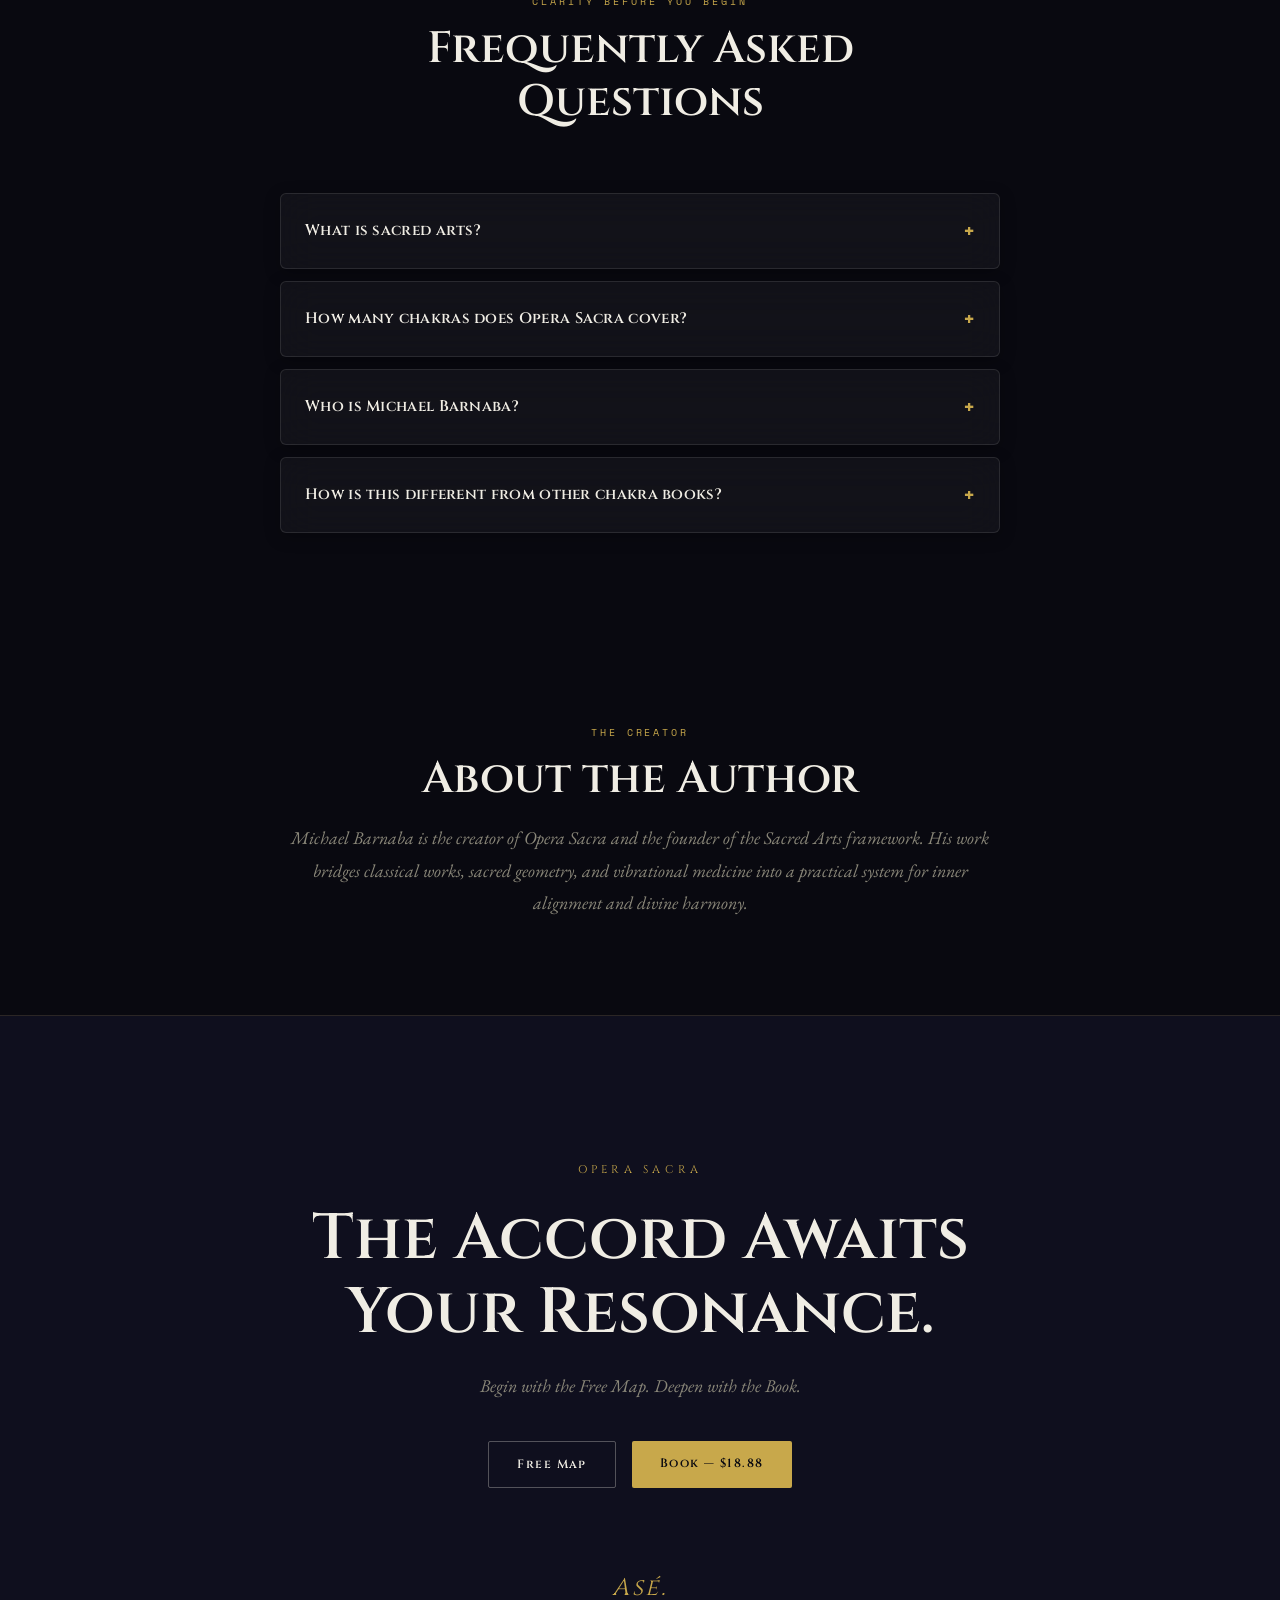
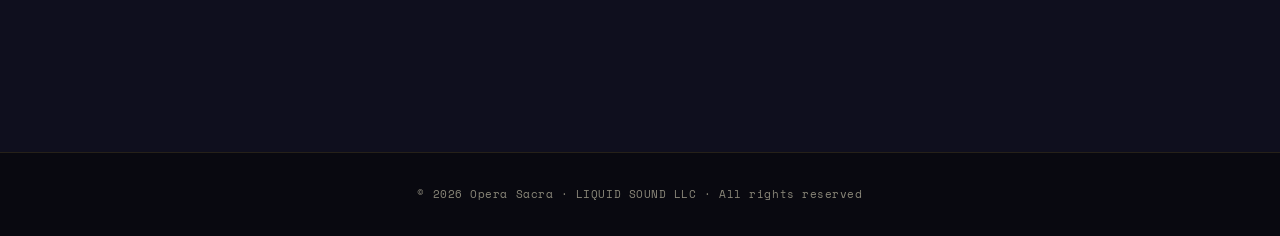
==== commit 012cb0ca: "Fix book purchase link redirect loop by appending ?wanted=true Gumroad's subdomain was looping back " ====
--- a/index.html
+++ b/index.html
@@ -74,7 +74,7 @@
           "price": "18.88",
           "priceCurrency": "USD",
           "availability": "https://schema.org/InStock",
-          "url": "https://operasacra.gumroad.com/l/sacred-arts-blueprint"
+          "url": "https://operasacra.gumroad.com/l/sacred-arts-blueprint?wanted=true"
         }
       },
       {
@@ -127,7 +127,7 @@
     <div class="nav-links">
       <a href="#map" class="nav-link">Free Map</a>
       <a href="/blog/divine-accord-map/" class="nav-link">Blog</a>
-      <a href="https://operasacra.gumroad.com/l/sacred-arts-blueprint" class="btn btn-gold" target="_blank" rel="noopener">Book — $18.88</a>
+      <a href="https://operasacra.gumroad.com/l/sacred-arts-blueprint?wanted=true" class="btn btn-gold" target="_blank" rel="noopener">Book — $18.88</a>
     </div>
   </nav>
 
@@ -174,7 +174,7 @@
     <p class="hero-sub2">Ancient wisdom meets gravitational wave physics.</p>
     <div class="hero-ctas">
       <a href="#map" class="btn btn-outline">Get the Free Map</a>
-      <a href="https://operasacra.gumroad.com/l/sacred-arts-blueprint" class="btn btn-gold" target="_blank" rel="noopener">Get the Book — $18.88</a>
+      <a href="https://operasacra.gumroad.com/l/sacred-arts-blueprint?wanted=true" class="btn btn-gold" target="_blank" rel="noopener">Get the Book — $18.88</a>
     </div>
   </section>
 
@@ -340,7 +340,7 @@
             <span class="book-price">$18.88</span>
             <span class="book-price-note">one-time · instant download</span>
           </div>
-          <a href="https://operasacra.gumroad.com/l/sacred-arts-blueprint" class="btn btn-gold btn-large" target="_blank" rel="noopener">Get the Book — $18.88 →</a>
+          <a href="https://operasacra.gumroad.com/l/sacred-arts-blueprint?wanted=true" class="btn btn-gold btn-large" target="_blank" rel="noopener">Get the Book — $18.88 →</a>
         </div>
       </div>
     </div>
@@ -390,7 +390,7 @@
     <p class="finale-sub">Begin with the Free Map. Deepen with the Book.</p>
     <div class="finale-ctas">
       <a href="#map" class="btn btn-outline">Free Map</a>
-      <a href="https://operasacra.gumroad.com/l/sacred-arts-blueprint" class="btn btn-gold" target="_blank" rel="noopener">Book — $18.88</a>
+      <a href="https://operasacra.gumroad.com/l/sacred-arts-blueprint?wanted=true" class="btn btn-gold" target="_blank" rel="noopener">Book — $18.88</a>
     </div>
     <p class="finale-ase">Asé.</p>
   </section>
